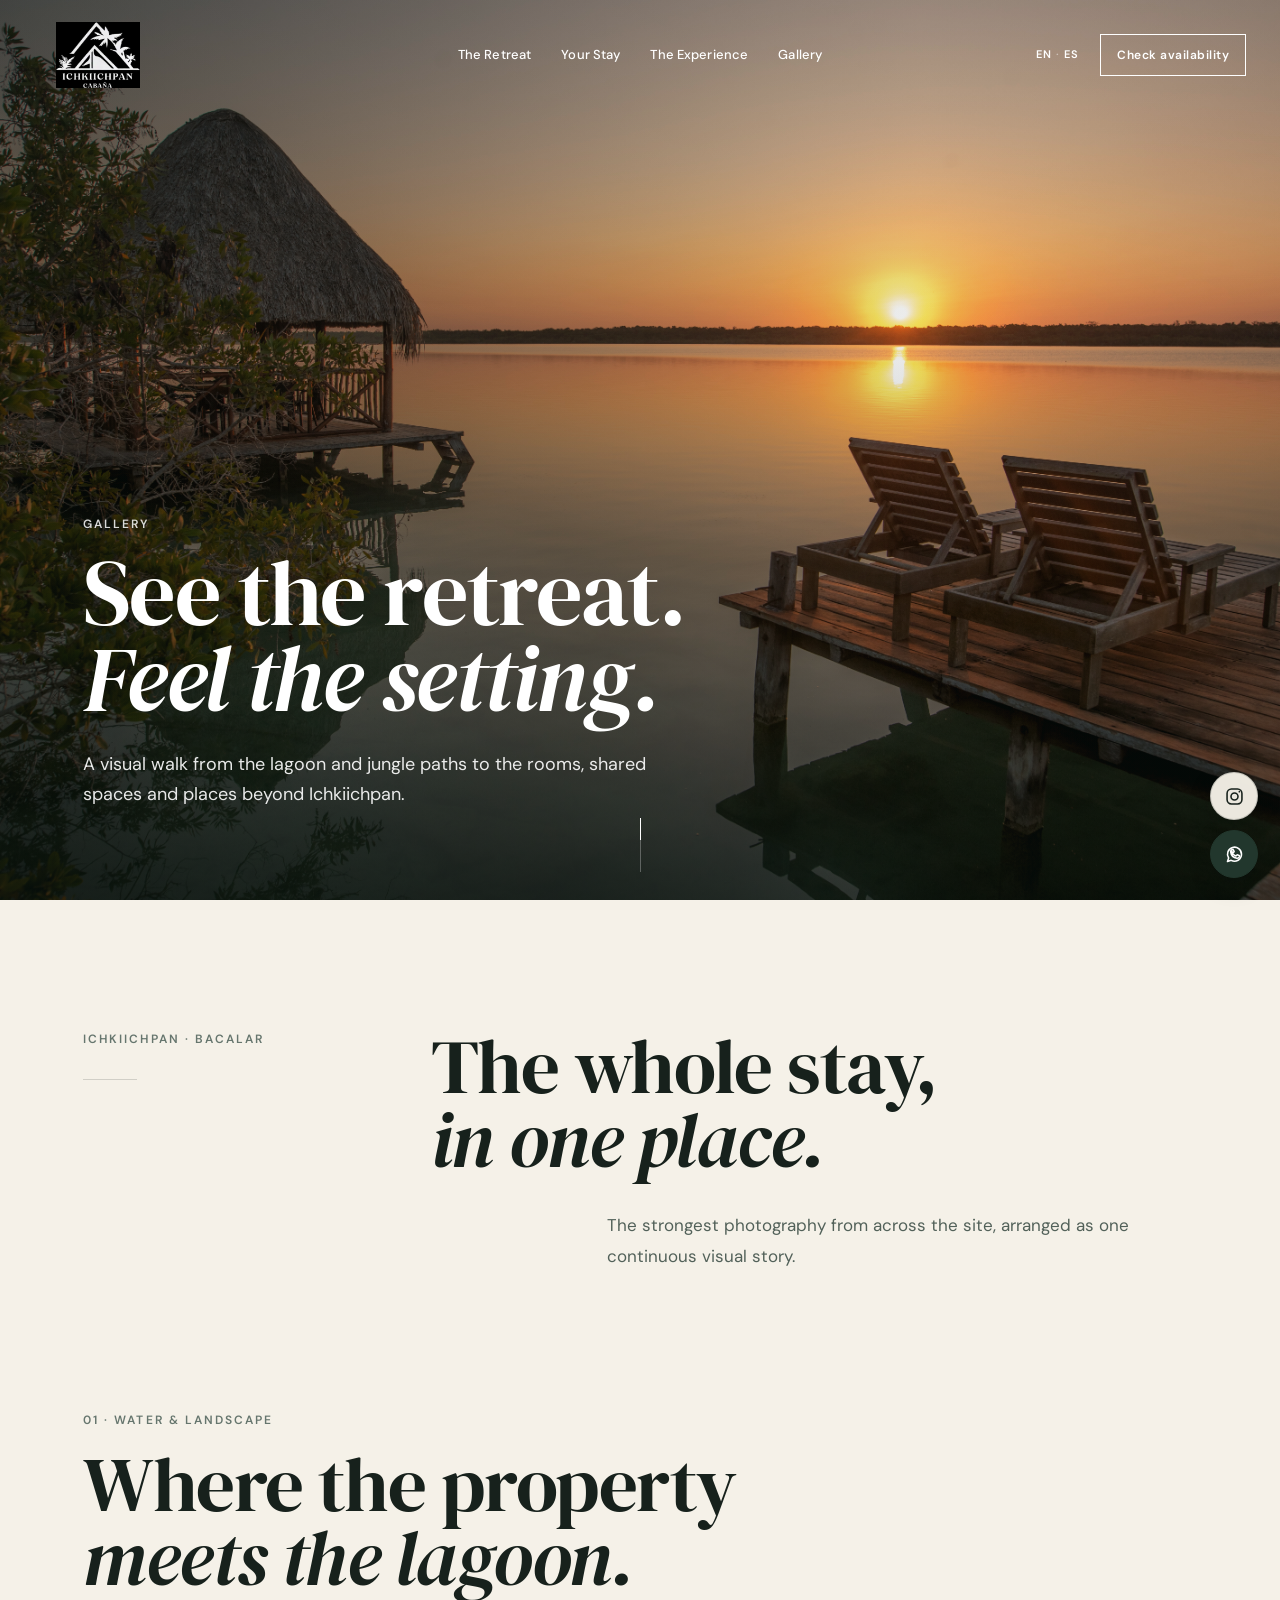
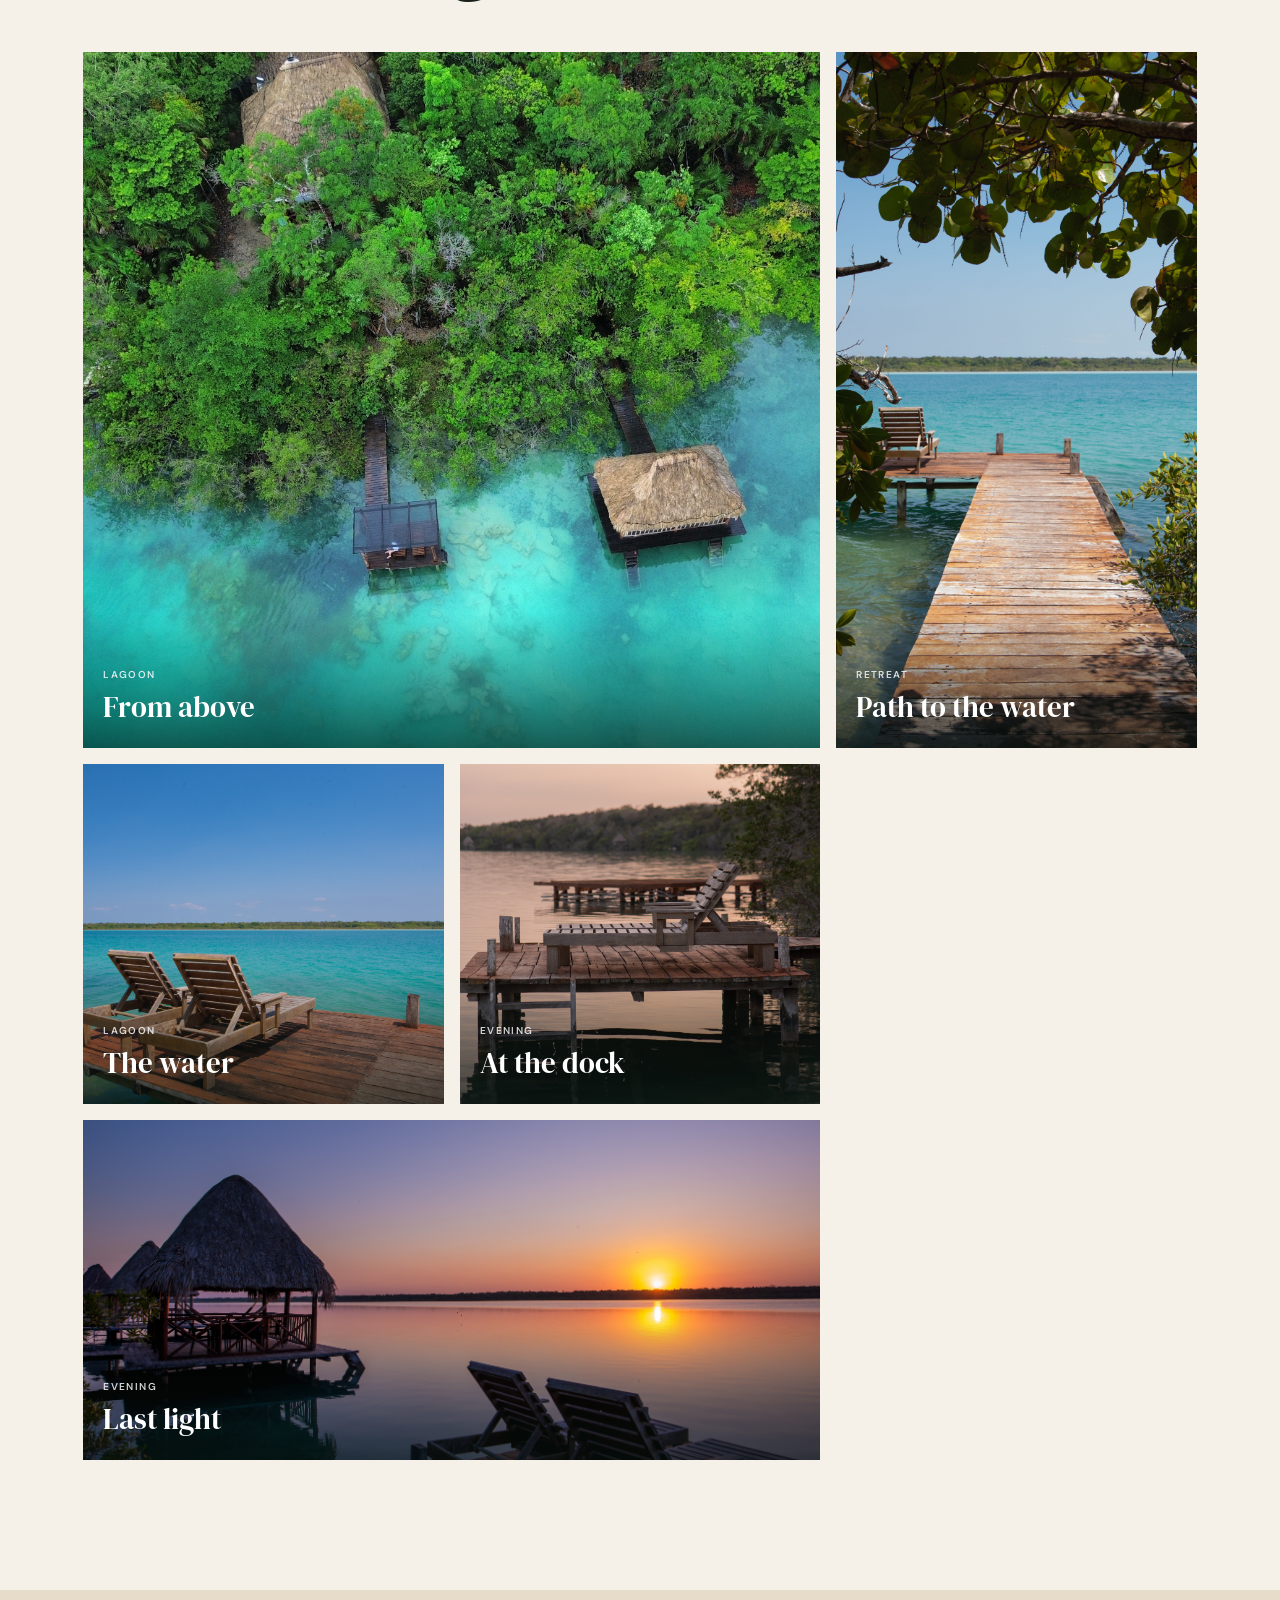
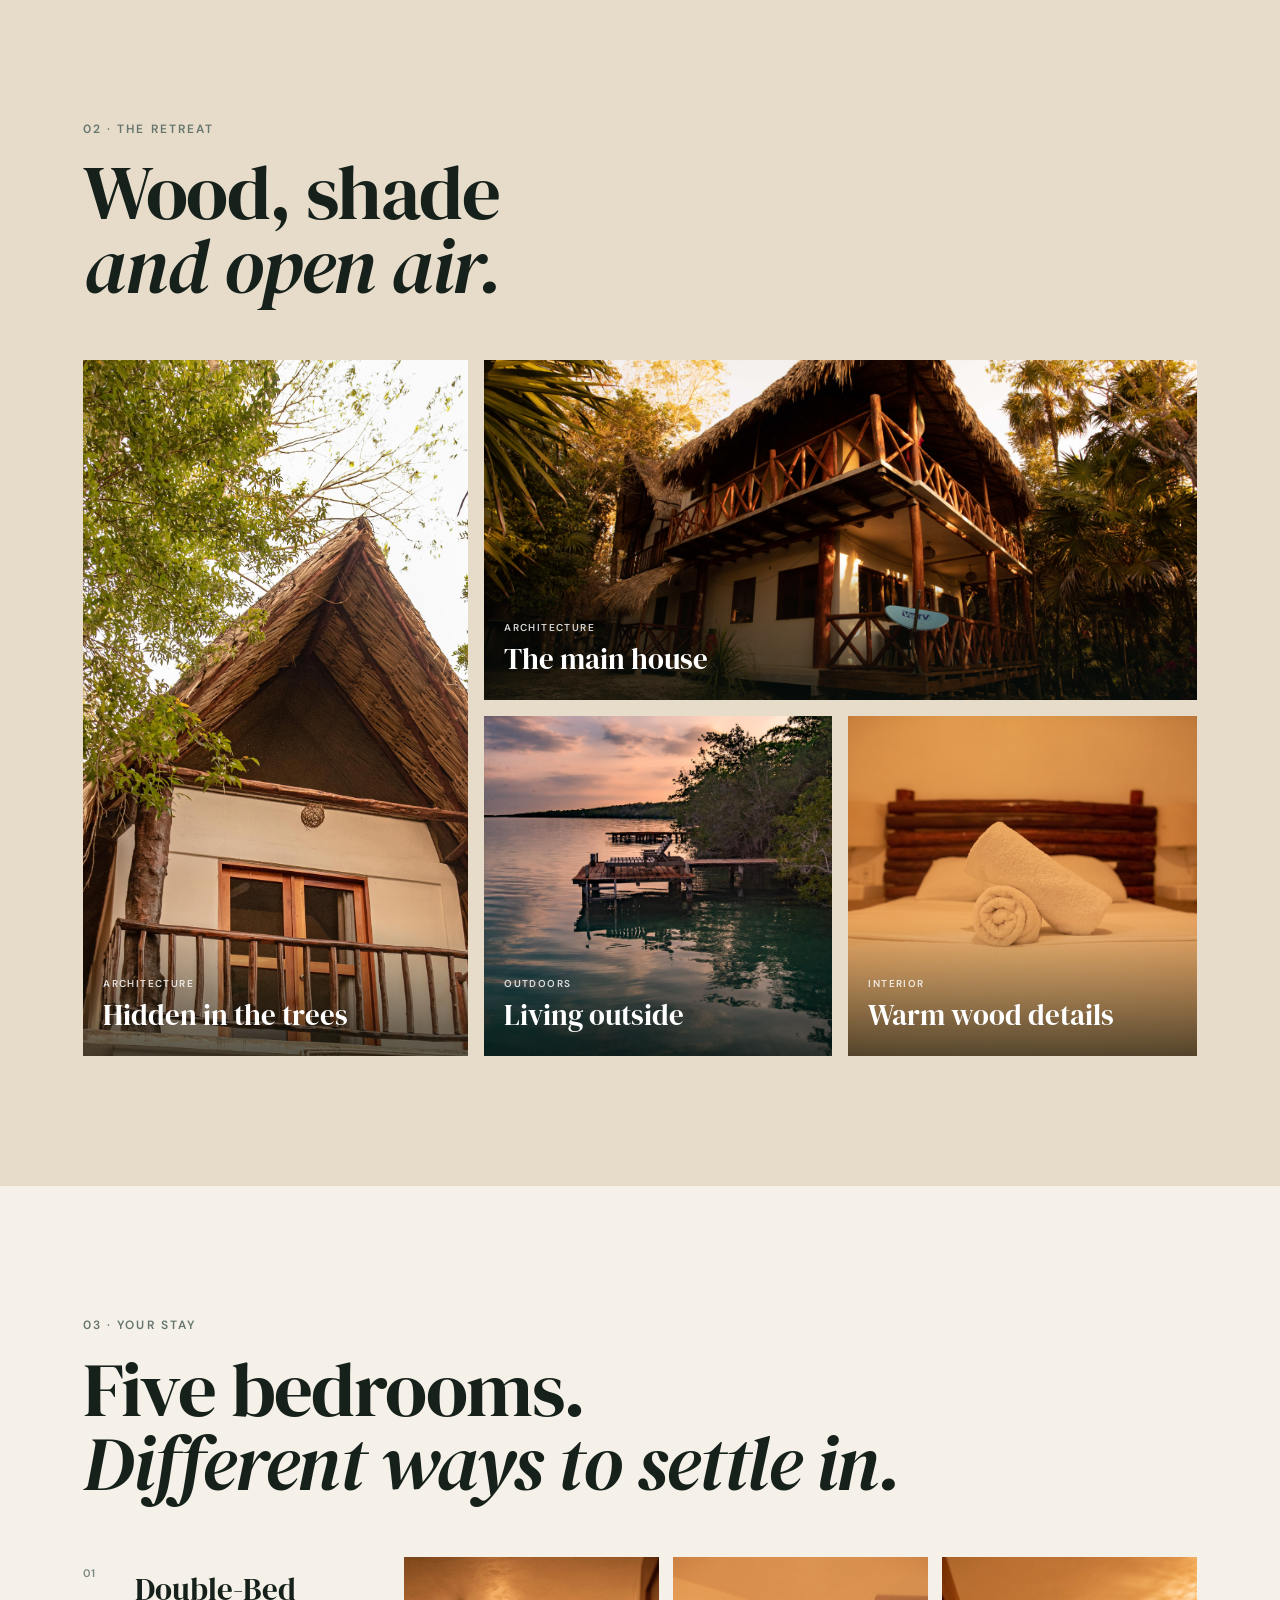
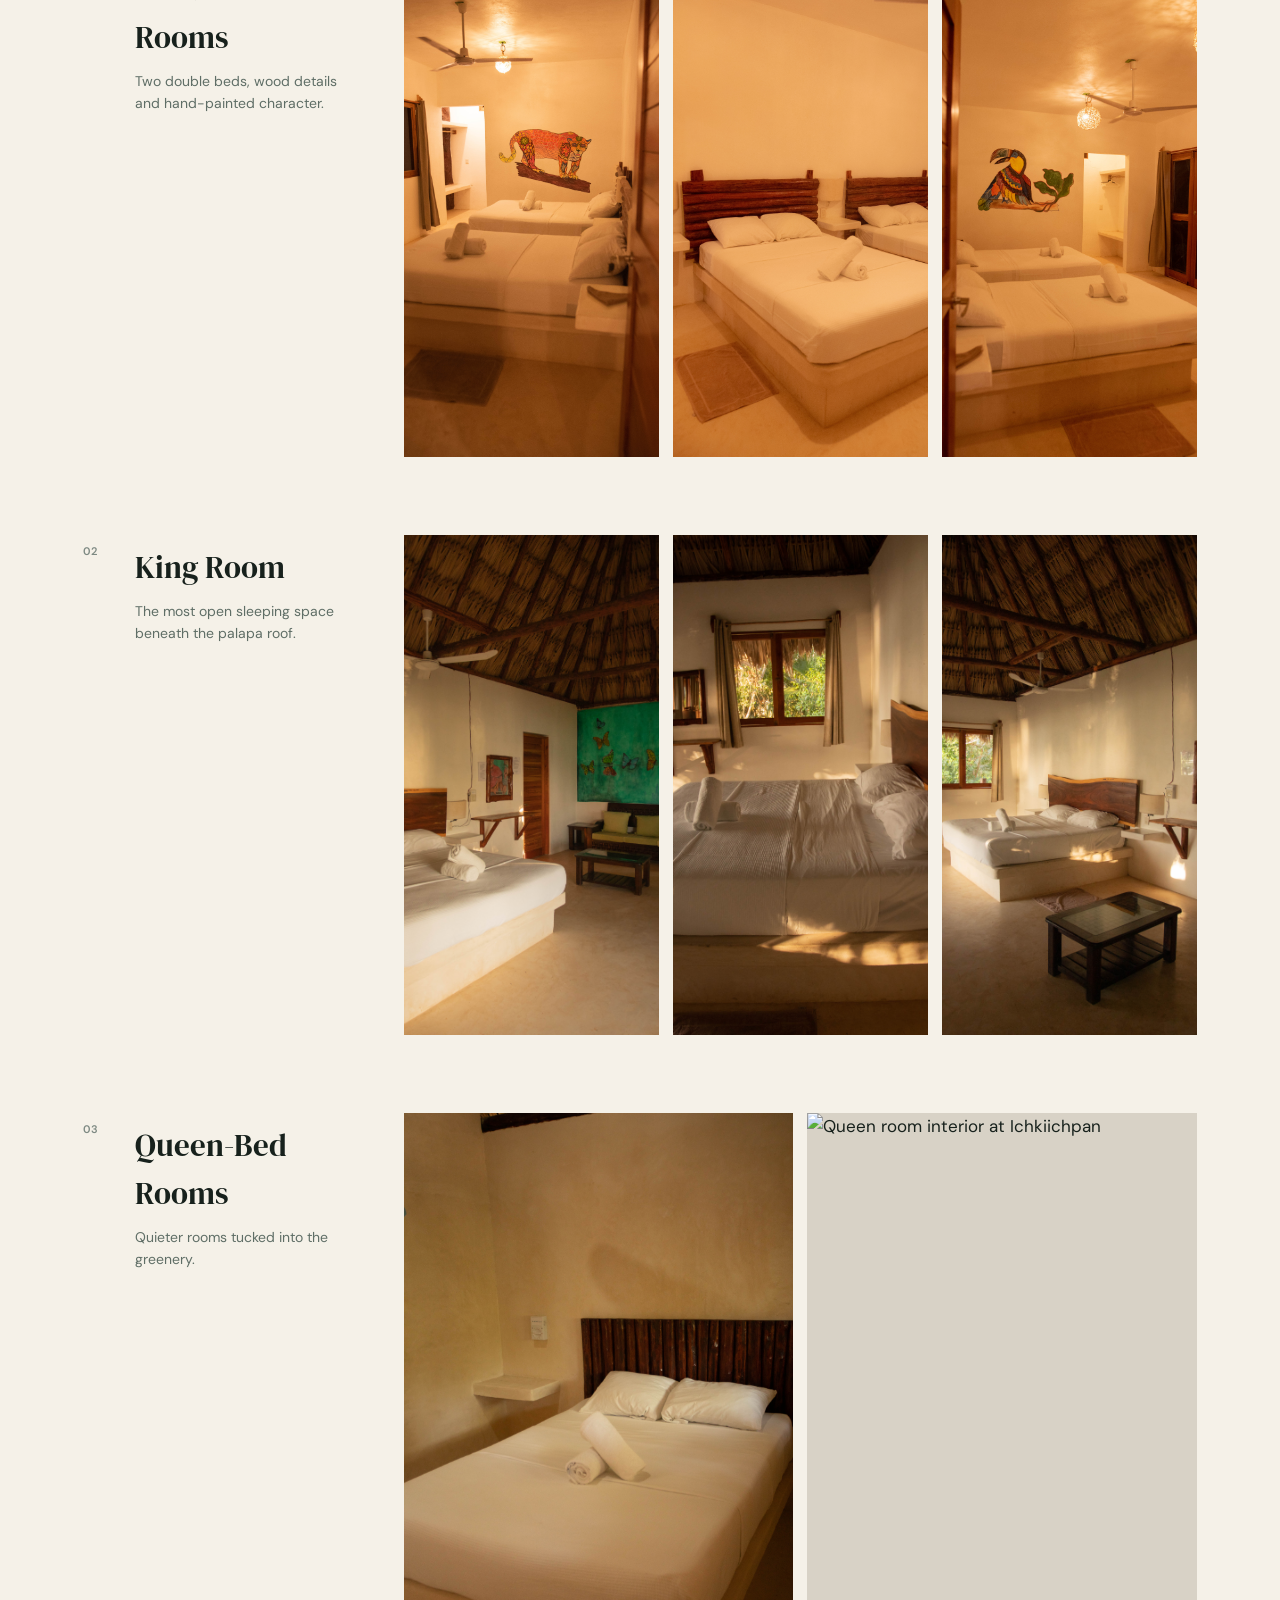
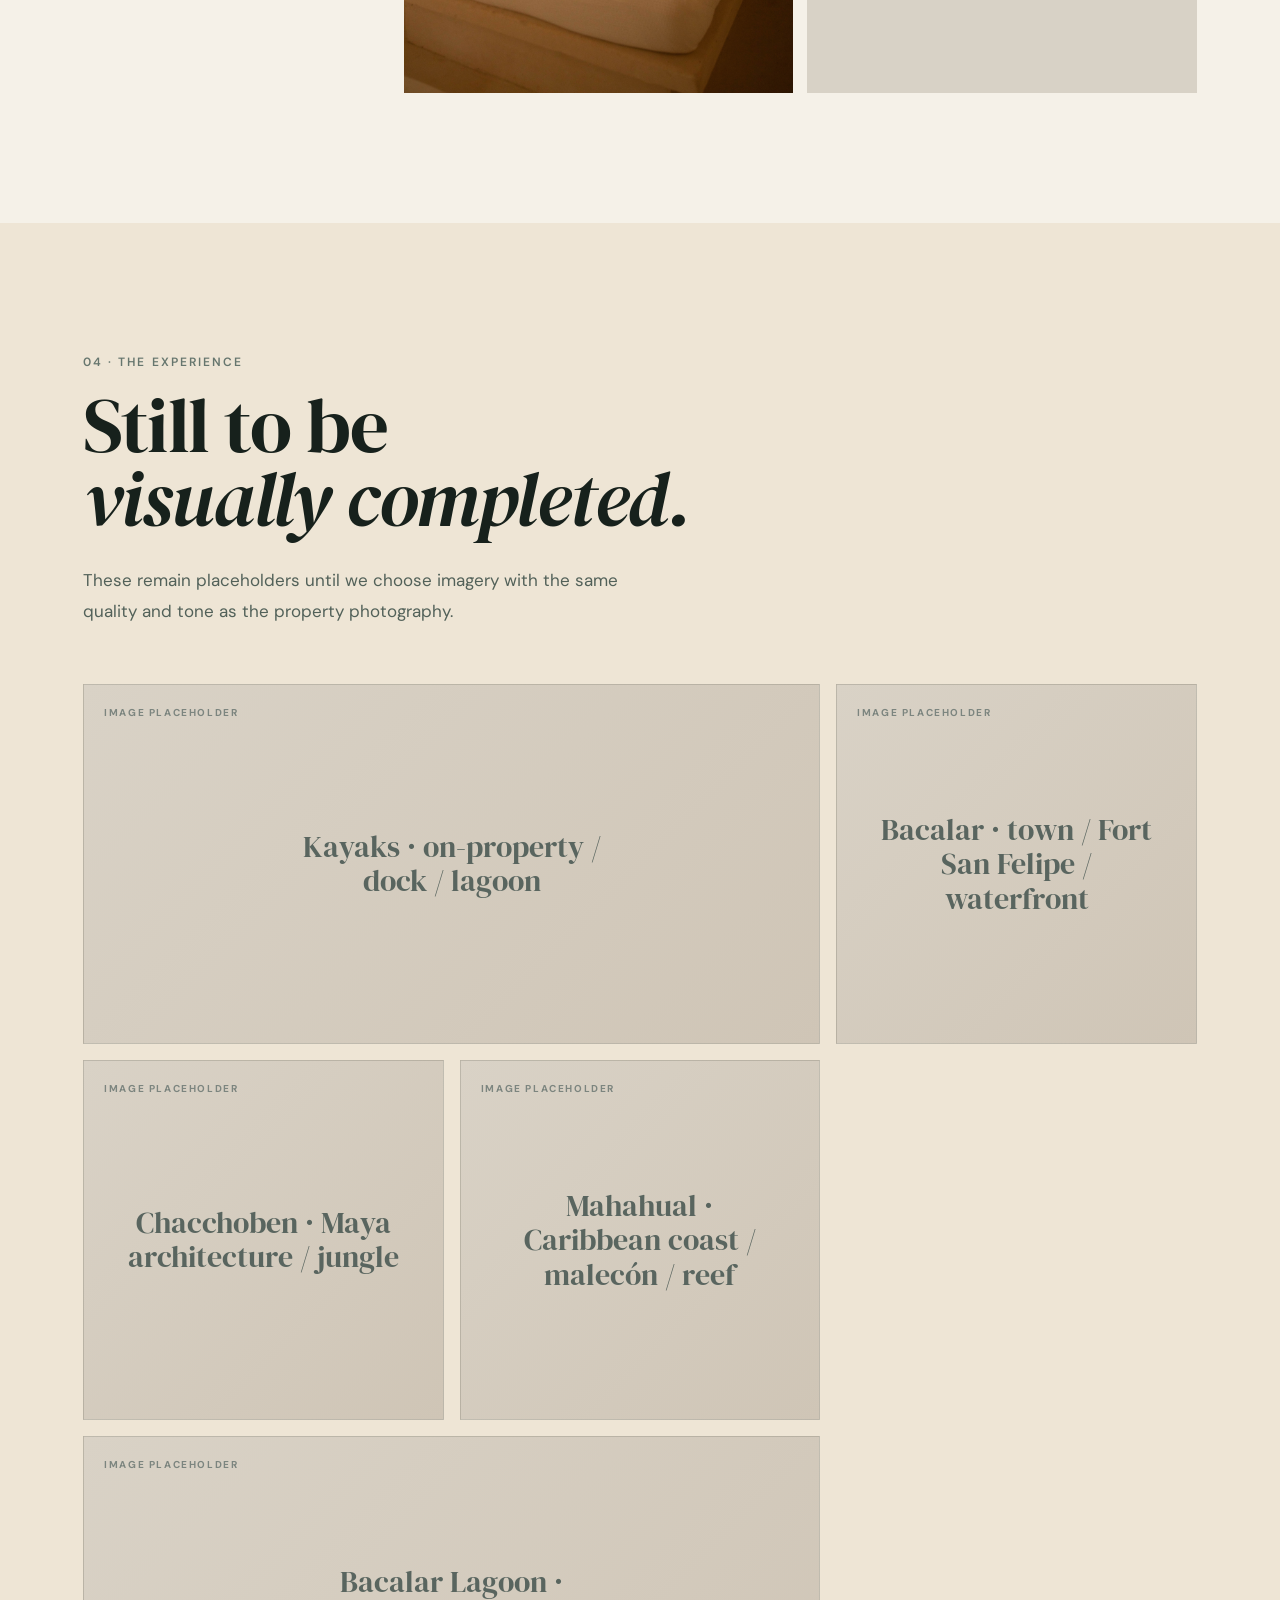
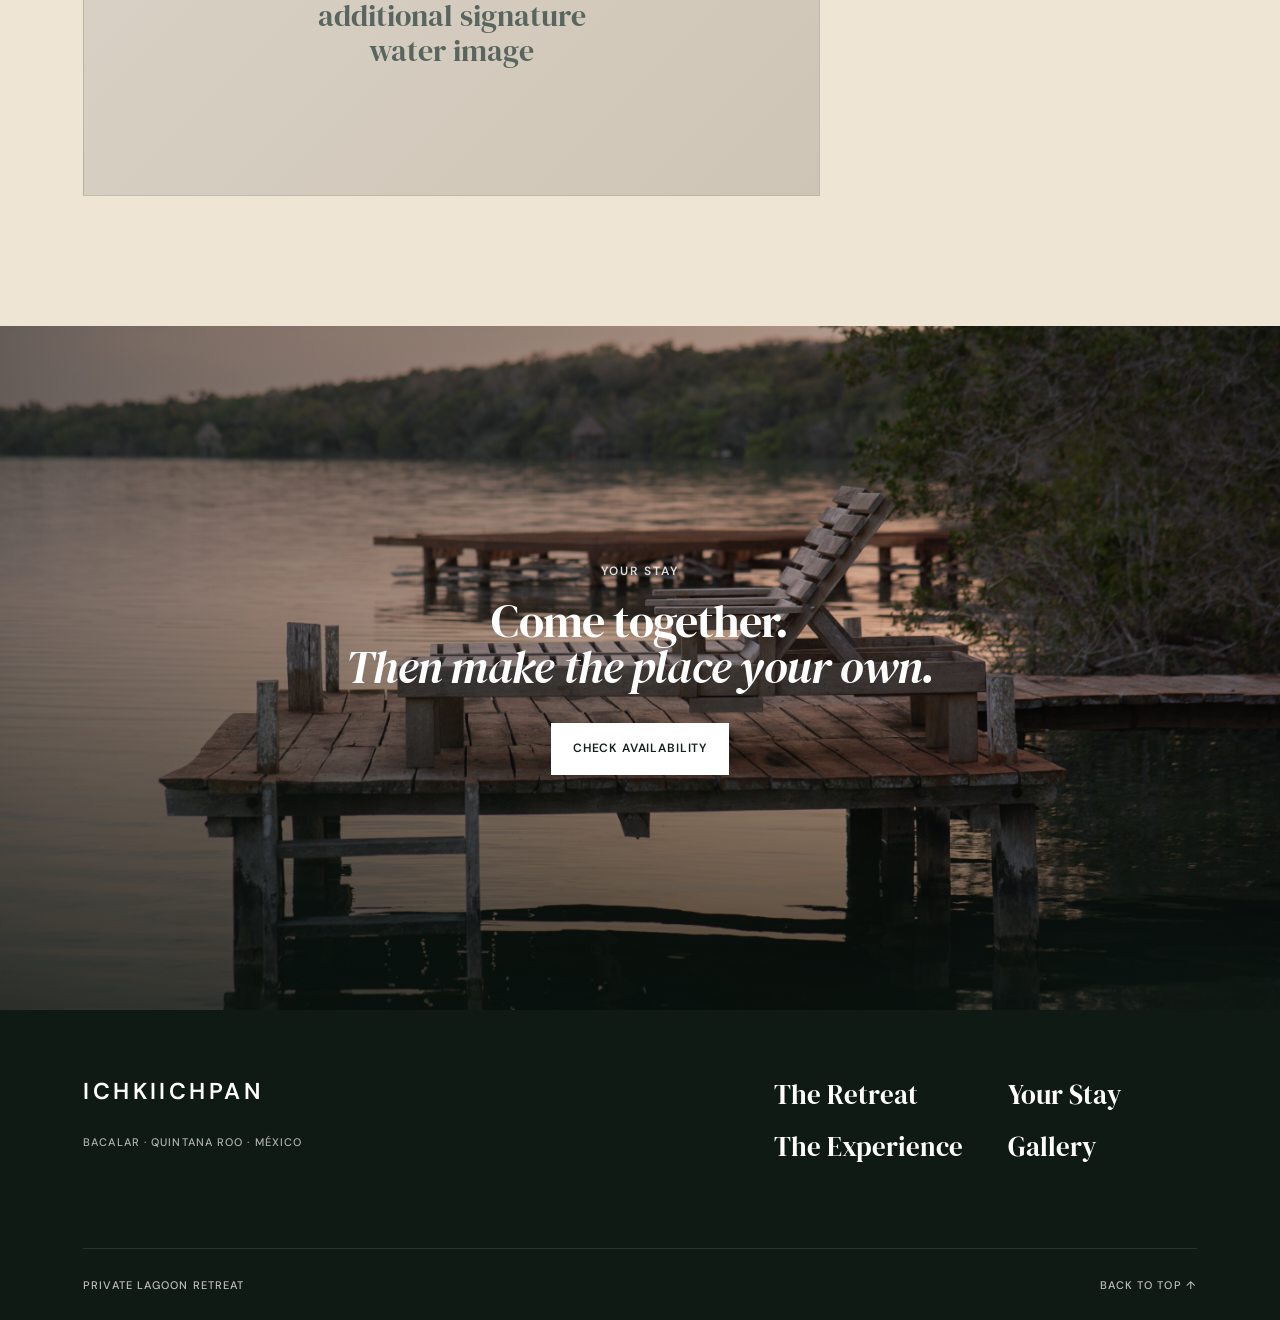
==== gallery.html @ 06f738b5 "Add floating social contacts to Gallery" ====
<!doctype html>
<html lang="en"><head><meta charset="utf-8"/><meta name="viewport" content="width=device-width, initial-scale=1"/><meta name="theme-color" content="#1c3028"/><meta name="description" content="Explore Ichkiichpan through the lagoon, architecture, rooms, outdoor spaces and the wider Bacalar experience."/><title>Gallery — Ichkiichpan</title><link rel="preconnect" href="https://fonts.googleapis.com"><link rel="preconnect" href="https://fonts.gstatic.com" crossorigin><link href="https://fonts.googleapis.com/css2?family=DM+Sans:wght@400;500;600&family=DM+Serif+Display&display=swap" rel="stylesheet"><link rel="stylesheet" href="styles.css?v=20260818-0102"/><link rel="stylesheet" href="gallery.css?v=20260823-01"/><link rel="stylesheet" href="closing.css?v=20260824-01"/><link rel="stylesheet" href="social-float.css?v=20260824-01"/></head>
<body class="gallery-page"><header class="site-header" id="siteHeader"><a class="wordmark" href="index.html" aria-label="Ichkiichpan home"></a><nav class="desktop-nav" aria-label="Primary navigation"><a href="the-retreat.html">The Retreat</a><a href="your-stay.html">Your Stay</a><a href="the-experience.html">The Experience</a><a href="gallery.html" aria-current="page">Gallery</a></nav><div class="header-actions"><button class="lang-button" id="langButton" type="button">EN <span>·</span> ES</button><a class="outline-button" href="reservations.html#book">Check availability</a><button class="menu-button" id="menuButton" type="button" aria-label="Open menu"><span></span><span></span></button></div></header>
<main id="top"><section class="gallery-hero"><img src="assets/sunset-wide.jpg" alt="Sunset over the Bacalar Lagoon at Ichkiichpan"/><div class="gallery-hero-shade"></div><div class="gallery-hero-copy"><p class="kicker light">Gallery</p><h1>See the retreat.<br><em>Feel the setting.</em></h1><p>A visual walk from the lagoon and jungle paths to the rooms, shared spaces and places beyond Ichkiichpan.</p></div><div class="scroll-cue" aria-hidden="true"><span></span></div></section><section class="gallery-intro section-pad"><div><p class="kicker">ICHKIICHPAN · BACALAR</p><span class="mini-rule"></span></div><div><h2>The whole stay,<br><em>in one place.</em></h2><p>The strongest photography from across the site, arranged as one continuous visual story.</p></div></section><section class="gallery-section section-pad-tight"><div class="gallery-section-head"><p class="kicker">01 · Water &amp; Landscape</p><h2>Where the property<br><em>meets the lagoon.</em></h2></div><div class="mosaic mosaic-landscape"><figure class="gallery-item item-wide"><img src="assets/aerial-lagoon.jpg" alt="Aerial view of Ichkiichpan and the Bacalar Lagoon" loading="lazy"><figcaption><span>Lagoon</span><strong>From above</strong></figcaption></figure><figure class="gallery-item item-tall"><img src="assets/dock-path.jpg" alt="Jungle path leading toward the lagoon" loading="lazy"><figcaption><span>Retreat</span><strong>Path to the water</strong></figcaption></figure><figure class="gallery-item"><img src="assets/lagoon-blue.jpg" alt="Blue water of the Bacalar Lagoon" loading="lazy"><figcaption><span>Lagoon</span><strong>The water</strong></figcaption></figure><figure class="gallery-item"><img src="assets/sunset-dock.jpg" alt="Dock at sunset on the Bacalar Lagoon" loading="lazy"><figcaption><span>Evening</span><strong>At the dock</strong></figcaption></figure><figure class="gallery-item item-wide"><img src="assets/hero-sunset.jpg" alt="Sunset across the Bacalar Lagoon" loading="lazy"><figcaption><span>Evening</span><strong>Last light</strong></figcaption></figure></div></section><section class="gallery-section gallery-architecture section-pad"><div class="gallery-section-head"><p class="kicker">02 · The Retreat</p><h2>Wood, shade<br><em>and open air.</em></h2></div><div class="mosaic mosaic-retreat"><figure class="gallery-item item-tall"><img src="assets/cabin-portrait.jpg" alt="Ichkiichpan cabin surrounded by vegetation" loading="lazy"><figcaption><span>Architecture</span><strong>Hidden in the trees</strong></figcaption></figure><figure class="gallery-item item-wide"><img src="assets/cabin-exterior.jpg" alt="Exterior of the main Ichkiichpan cabin" loading="lazy"><figcaption><span>Architecture</span><strong>The main house</strong></figcaption></figure><figure class="gallery-item"><img src="assets/outdoor.jpg" alt="Outdoor living area at Ichkiichpan" loading="lazy"><figcaption><span>Outdoors</span><strong>Living outside</strong></figcaption></figure><figure class="gallery-item"><img src="assets/bedroom.jpg" alt="Bedroom at Ichkiichpan" loading="lazy"><figcaption><span>Interior</span><strong>Warm wood details</strong></figcaption></figure></div></section><section class="gallery-section gallery-rooms section-pad"><div class="gallery-section-head"><p class="kicker">03 · Your Stay</p><h2>Five bedrooms.<br><em>Different ways to settle in.</em></h2></div><div class="room-gallery"><div class="room-gallery-group"><div class="room-gallery-label"><span>01</span><div><strong>Double-Bed Rooms</strong><p>Two double beds, wood details and hand-painted character.</p></div></div><div class="room-photo-row three"><figure><img src="assets/room-double-1.jpg" alt="Double-bed room at Ichkiichpan" loading="lazy"></figure><figure><img src="assets/room-double-2.jpg" alt="Double-bed room detail at Ichkiichpan" loading="lazy"></figure><figure><img src="assets/room-double-3.jpg" alt="Double-bed room interior at Ichkiichpan" loading="lazy"></figure></div></div><div class="room-gallery-group"><div class="room-gallery-label"><span>02</span><div><strong>King Room</strong><p>The most open sleeping space beneath the palapa roof.</p></div></div><div class="room-photo-row three"><figure><img src="assets/room-king-1.jpg" alt="King room at Ichkiichpan" loading="lazy"></figure><figure><img src="assets/room-king-2.jpg" alt="King room sitting area at Ichkiichpan" loading="lazy"></figure><figure><img src="assets/room-king-3.jpg" alt="King room interior at Ichkiichpan" loading="lazy"></figure></div></div><div class="room-gallery-group"><div class="room-gallery-label"><span>03</span><div><strong>Queen-Bed Rooms</strong><p>Quieter rooms tucked into the greenery.</p></div></div><div class="room-photo-row two"><figure><img src="assets/room-queen-1.jpg" alt="Queen room at Ichkiichpan" loading="lazy"></figure><figure><img src="assets/room-queen-2.jpg" alt="Queen room interior at Ichkiichpan" loading="lazy"></figure></div></div></div></section><section class="gallery-section gallery-experience section-pad"><div class="gallery-section-head"><p class="kicker">04 · The Experience</p><h2>Still to be<br><em>visually completed.</em></h2><p>These remain placeholders until we choose imagery with the same quality and tone as the property photography.</p></div><div class="experience-placeholder-grid"><div class="gallery-placeholder placeholder-wide" data-placeholder="Kayaks · on-property / dock / lagoon"></div><div class="gallery-placeholder" data-placeholder="Bacalar · town / Fort San Felipe / waterfront"></div><div class="gallery-placeholder" data-placeholder="Chacchoben · Maya architecture / jungle"></div><div class="gallery-placeholder" data-placeholder="Mahahual · Caribbean coast / malecón / reef"></div><div class="gallery-placeholder placeholder-wide" data-placeholder="Bacalar Lagoon · additional signature water image"></div></div></section><section class="shared-closing"><div class="shared-closing-image"></div><div class="shared-closing-shade"></div><div class="shared-closing-copy"><p class="kicker light">Your stay</p><h2>Come together.<br><em>Then make the place your own.</em></h2><a class="solid-button light-button" href="reservations.html#book">Check availability</a></div></section></main>
<footer class="site-footer"><div class="footer-brand"><strong>ICHKIICHPAN</strong><span>BACALAR · QUINTANA ROO · MÉXICO</span></div><div class="footer-links"><a href="the-retreat.html">The Retreat</a><a href="your-stay.html">Your Stay</a><a href="the-experience.html">The Experience</a><a href="gallery.html">Gallery</a></div><div class="footer-bottom"><span>Private lagoon retreat</span><a href="#top">Back to top ↑</a></div></footer><div class="social-float" aria-label="Contact Ichkiichpan"></div><div class="mobile-menu" id="mobileMenu" aria-hidden="true"><button class="mobile-close" id="menuClose" type="button">Close ×</button><nav><a href="the-retreat.html">The Retreat</a><a href="your-stay.html">Your Stay</a><a href="the-experience.html">The Experience</a><a href="gallery.html">Gallery</a></nav><a class="solid-button" href="reservations.html#book">Check availability</a></div><script src="social-float.js?v=20260824-01"></script><script src="gallery.js?v=20260823-01"></script></body></html>
---- styles.css ----
:root{--ink:#17211c;--green:#22372d;--green-deep:#17271f;--lagoon:#2fb9b2;--sand:#eee5d5;--stone:#f5f1e8;--wood:#765039;--sunset:#d77e5e;--white:#fff;--line:rgba(23,33,28,.16);--serif:"DM Serif Display",Georgia,serif;--sans:"DM Sans",Arial,sans-serif}*{box-sizing:border-box}html{scroll-behavior:smooth}body{margin:0;background:var(--stone);color:var(--ink);font-family:var(--sans);font-size:17px;line-height:1.55}a{color:inherit;text-decoration:none}button{font:inherit}.site-header{position:fixed;z-index:50;top:0;left:0;right:0;display:grid;grid-template-columns:1fr auto 1fr;align-items:center;padding:22px 34px;color:#fff;transition:.35s ease;border-bottom:1px solid transparent}.site-header.scrolled{background:rgba(245,241,232,.94);backdrop-filter:blur(18px);color:var(--ink);border-bottom-color:var(--line);padding-top:16px;padding-bottom:16px}.wordmark{width:128px;height:66px;background:url("assets/logo.webp") center/contain no-repeat;display:block}.site-header:not(.scrolled) .wordmark{filter:invert(1);mix-blend-mode:screen}.site-header.scrolled .wordmark{filter:none}.desktop-nav{display:flex;gap:30px;font-size:13px;font-weight:500;letter-spacing:.01em}.desktop-nav a{position:relative}.desktop-nav a:after{content:"";position:absolute;height:1px;left:0;right:100%;bottom:-5px;background:currentColor;transition:.25s}.desktop-nav a:hover:after{right:0}.header-actions{justify-self:end;display:flex;align-items:center;gap:15px}.lang-button,.menu-button{border:0;background:none;color:inherit}.lang-button{font-size:11px;font-weight:600;letter-spacing:.1em;cursor:pointer}.lang-button span{opacity:.45}.outline-button{border:1px solid currentColor;padding:11px 16px;font-size:12px;font-weight:600;letter-spacing:.04em}.menu-button{display:none;width:38px;height:38px;padding:9px;flex-direction:column;justify-content:center;gap:6px}.menu-button span{display:block;height:1px;width:100%;background:currentColor}.image-fallback{background-color:#516a5d;background-size:cover;background-position:center}.hero{position:relative;height:100svh;min-height:700px;color:#fff;overflow:hidden;display:grid;place-items:center}.hero-photo{position:absolute;inset:0;background-image:url("assets/hero-sunset.jpg");background-position:center 48%;background-size:cover}.hero-shade{position:absolute;inset:0;background:linear-gradient(180deg,rgba(7,17,13,.2),rgba(7,17,13,.04) 45%,rgba(7,17,13,.28)),linear-gradient(90deg,rgba(8,17,13,.12),rgba(8,17,13,.02),rgba(8,17,13,.12))}.hero-center{position:relative;z-index:2;text-align:center;display:flex;flex-direction:column;align-items:center;justify-content:center;padding:0 24px;transform:translateY(-2vh);text-shadow:0 3px 24px rgba(0,0,0,.28)}.hero-name{margin:0;font-family:var(--serif);font-size:clamp(78px,9.2vw,156px);line-height:.86;letter-spacing:.005em;font-weight:400}.hero-center h1{margin:23px 0 0;font-family:var(--sans);font-size:clamp(13px,1vw,17px);line-height:1.2;letter-spacing:.33em;font-weight:600;text-indent:.33em}.hero-rule{display:block;width:62px;height:1px;background:rgba(255,255,255,.76);margin:20px 0}.hero-location{margin:0;font-size:clamp(13px,1vw,17px);line-height:1.2;letter-spacing:.31em;font-weight:600;text-indent:.31em;opacity:.9}.scroll-cue{position:absolute;bottom:28px;left:50%;z-index:2;width:1px;height:54px;background:rgba(255,255,255,.28);overflow:hidden}.scroll-cue span{display:block;width:1px;height:22px;background:#fff;animation:scrollCue 2.1s ease-in-out infinite}@keyframes scrollCue{0%{transform:translateY(-24px);opacity:0}30%{opacity:1}100%{transform:translateY(56px);opacity:0}}.kicker{font-size:12px;text-transform:uppercase;letter-spacing:.17em;font-weight:600;margin:0 0 18px;color:#66766e}.kicker.light{color:rgba(255,255,255,.84)}h2,h3{font-family:var(--serif);font-weight:400;margin:0}.section-pad{padding:130px 6.5vw}.section-pad-tight{padding:10px 6.5vw 130px}.intro{display:grid;grid-template-columns:1fr 2fr;gap:8vw}.intro-label{padding-top:12px}.mini-rule{display:block;width:54px;height:1px;background:var(--line);margin-top:30px}.intro-copy{max-width:880px}.intro-copy h2,.section-heading h2,.glance-head h2{font-size:clamp(62px,6vw,98px);line-height:.95;letter-spacing:-.02em}.intro-copy>p{margin:34px 0 0 auto;max-width:540px;font-size:17px;line-height:1.8;color:#4f5f57}.editorial-grid{display:grid;grid-template-columns:1.45fr .72fr;grid-template-rows:auto auto;gap:24px 6vw}.editorial-image{min-height:620px;background-size:cover;background-position:center}.dock-path-photo{grid-row:1/3;background-image:linear-gradient(rgba(18,34,26,.06),rgba(18,34,26,.06)),url("assets/dock-path.jpg")}.editorial-note{padding-top:70px}.editorial-note .number{display:block;font-family:var(--serif);font-size:50px;color:#9d8f79;margin-bottom:48px}.editorial-note h3{font-size:54px;line-height:1;margin-bottom:24px}.editorial-note>p:last-of-type{font-size:17px;color:#5d6c64;line-height:1.75;max-width:410px}.portrait{min-height:500px}.cabin-photo{background-image:url("assets/cabin-portrait.jpg");background-position:center 36%}.text-link{display:inline-block;margin-top:24px;font-size:12px;font-weight:600;text-transform:uppercase;letter-spacing:.11em;border-bottom:1px solid currentColor;padding-bottom:4px}.glance{padding-top:110px}.glance-head{display:flex;justify-content:space-between;align-items:flex-end;gap:60px;margin-bottom:58px}.glance-head h2{max-width:650px}.fact-row{display:grid;grid-template-columns:repeat(5,1fr);border-top:1px solid var(--line);border-bottom:1px solid var(--line);margin-bottom:54px}.fact-row div{padding:25px 18px 22px 0;display:grid;gap:5px}.fact-row strong{font-family:var(--serif);font-size:48px;font-weight:400;line-height:1}.fact-row span{font-size:11px;font-weight:600;text-transform:uppercase;letter-spacing:.11em;color:#617068}.glance-images{display:grid;grid-template-columns:1.35fr .65fr;gap:18px}.glance-main{height:620px}.glance-side{height:620px}.lagoon-story{min-height:88vh;position:relative;color:#fff;display:flex;align-items:center;overflow:hidden}.lagoon-image{position:absolute;inset:0;background-image:url("assets/aerial-lagoon.jpg");background-position:center;background-size:cover}.lagoon-overlay{position:absolute;inset:0;background:linear-gradient(90deg,rgba(9,30,29,.68),rgba(9,30,29,.12) 60%),linear-gradient(0deg,rgba(9,30,29,.32),transparent)}.lagoon-copy{position:relative;z-index:2;padding-left:6.5vw;max-width:820px}.lagoon-copy h2{font-size:clamp(76px,7.3vw,120px);line-height:.91;letter-spacing:-.02em}.lagoon-copy p:last-child{max-width:490px;font-size:17px;line-height:1.75;color:rgba(255,255,255,.9);margin-top:30px}.lagoon-stats{position:absolute;z-index:2;right:6.5vw;bottom:48px;display:flex;gap:48px;border-top:1px solid rgba(255,255,255,.45);padding-top:16px}.lagoon-stats div{display:grid}.lagoon-stats strong{font-family:var(--serif);font-size:34px;font-weight:400}.lagoon-stats span{font-size:11px;font-weight:600;text-transform:uppercase;letter-spacing:.11em;opacity:.82}.section-heading{max-width:930px;margin-bottom:64px}.spaces-layout{display:grid;grid-template-columns:1.2fr .8fr;gap:24px}.space-card-wide{grid-row:span 2}.space-image{height:360px;background-size:cover;background-position:center}.space-card-wide .space-image{height:690px}.bedroom-photo{background-image:url("assets/bedroom.jpg")}.house-photo{background-image:url("assets/cabin-exterior.jpg")}.outdoor-photo{background-image:url("assets/outdoor.jpg");background-position:center 56%}.space-caption{display:grid;grid-template-columns:42px 1fr;gap:15px;padding:18px 0 7px;border-bottom:1px solid var(--line)}.space-caption span{font-size:11px;font-weight:600;color:#7d8982}.space-caption strong{font-family:var(--serif);font-size:32px;font-weight:400}.space-caption p{font-size:14px;line-height:1.55;color:#5f6e66;margin:5px 0 11px}.gallery-grid{display:grid;grid-template-columns:1fr 1fr 1fr;grid-auto-rows:330px;gap:14px}.gallery-tile{min-height:100%;background-size:cover;background-position:center}.gallery-tile.tall{grid-row:span 2}.gallery-tile.wide{grid-column:span 2;height:520px}.jungle-dock-photo{background-image:url("assets/dock-path.jpg")}.blue-water-photo{background-image:url("assets/lagoon-blue.jpg")}.sunset-dock-photo{background-image:url("assets/sunset-dock.jpg")}.cabin-gallery-photo{background-image:url("assets/cabin-portrait.jpg")}.aerial-photo{background-image:url("assets/aerial-lagoon.jpg")}.availability{background:var(--green-deep);color:#fff;padding:145px 6.5vw}.availability-inner{max-width:940px}.availability h2{font-family:var(--serif);font-size:clamp(78px,7.8vw,122px);line-height:.91;letter-spacing:-.02em;font-weight:400}.availability p:not(.kicker){font-size:17px;color:rgba(255,255,255,.76);max-width:550px;line-height:1.75;margin:30px 0}.solid-button{display:inline-flex;align-items:center;justify-content:center;border:0;background:var(--green);color:#fff;padding:16px 22px;min-height:52px;font-size:12px;font-weight:600;letter-spacing:.07em;text-transform:uppercase}.light-button{background:#fff;color:var(--ink)}.site-footer{background:#101a15;color:#fff;padding:64px 6.5vw 26px;display:grid;grid-template-columns:1fr auto;gap:80px}.footer-brand{display:grid;gap:8px}.footer-brand strong{font-size:23px;font-weight:600;letter-spacing:.15em}.footer-brand span{font-size:11px;font-weight:500;letter-spacing:.1em;opacity:.66}.footer-links{display:grid;grid-template-columns:repeat(2,1fr);gap:10px 45px;font-family:var(--serif);font-size:27px}.footer-bottom{grid-column:1/-1;padding-top:28px;border-top:1px solid rgba(255,255,255,.15);display:flex;justify-content:space-between;font-size:11px;font-weight:500;text-transform:uppercase;letter-spacing:.1em;opacity:.72}.mobile-menu{position:fixed;z-index:100;inset:0;background:var(--stone);padding:30px;display:none;flex-direction:column;color:var(--ink)}.mobile-menu.open{display:flex}.mobile-close{align-self:flex-end;border:0;background:none;font-size:12px;font-weight:600;text-transform:uppercase;letter-spacing:.1em}.mobile-menu nav{display:grid;margin:auto 0;gap:12px}.mobile-menu nav a{font-family:var(--serif);font-size:54px;line-height:1}[data-hidden-future-page]{display:none!important}@media(max-width:1050px){.desktop-nav{display:none}.site-header{grid-template-columns:1fr auto}.menu-button{display:flex}.outline-button{display:none}.editorial-grid{grid-template-columns:1.2fr .8fr}.spaces-layout{grid-template-columns:1fr 1fr}.fact-row{grid-template-columns:repeat(3,1fr)}.fact-row div:nth-child(n+4){border-top:1px solid var(--line)}.gallery-grid{grid-template-columns:1fr 1fr}}@media(max-width:760px){body{font-size:16px}.site-header{padding:18px}.wordmark{width:96px;height:52px}.lang-button{display:none}.hero{min-height:690px}.hero-center{padding:0 18px;transform:translateY(-2vh)}.hero-name{font-size:58px;letter-spacing:.005em}.hero-center h1,.hero-location{font-size:10px;letter-spacing:.25em;text-indent:.25em}.hero-center h1{margin-top:16px}.hero-rule{margin:16px 0}.section-pad{padding:88px 24px}.section-pad-tight{padding:0 24px 88px}.intro{grid-template-columns:1fr;gap:35px}.kicker{font-size:11px}.intro-copy h2,.section-heading h2,.glance-head h2{font-size:54px}.intro-copy>p{font-size:16px}.editorial-grid{display:flex;flex-direction:column}.dock-path-photo{min-height:560px}.editorial-note{padding:38px 0}.editorial-note h3{font-size:48px}.editorial-note>p:last-of-type{font-size:16px}.portrait{min-height:460px}.glance-head{display:block;margin-bottom:42px}.glance-head .kicker{margin-bottom:20px}.fact-row{grid-template-columns:1fr 1fr;margin-bottom:38px}.fact-row div{padding:18px 10px 18px 0;border-top:1px solid var(--line)}.fact-row div:first-child,.fact-row div:nth-child(2){border-top:0}.fact-row strong{font-size:38px}.fact-row span{font-size:10px}.glance-images{grid-template-columns:1fr}.glance-main{height:510px}.glance-side{height:390px}.lagoon-story{min-height:720px;align-items:flex-end}.lagoon-copy{padding:0 24px 170px}.lagoon-copy h2{font-size:58px}.lagoon-copy p:last-child{font-size:16px}.lagoon-stats{left:24px;right:24px;bottom:28px;gap:16px;justify-content:space-between}.lagoon-stats strong{font-size:30px}.lagoon-stats span{font-size:9px}.section-heading{margin-bottom:42px}.spaces-layout{display:block}.space-card{margin-bottom:42px}.space-image,.space-card-wide .space-image{height:500px}.space-card-wide .space-image{height:570px}.space-caption strong{font-size:30px}.space-caption p{font-size:13px}.gallery-grid{grid-template-columns:1fr;grid-auto-rows:460px}.gallery-tile.tall,.gallery-tile.wide{grid-row:auto;grid-column:auto;height:460px}.availability{padding:105px 24px}.availability h2{font-size:60px}.availability p:not(.kicker){font-size:16px}.site-footer{padding:56px 24px 24px;grid-template-columns:1fr;gap:45px}.footer-bottom{grid-column:auto}.mobile-menu{padding:22px}.mobile-menu nav a{font-size:46px}}@media(prefers-reduced-motion:reduce){html{scroll-behavior:auto}.scroll-cue span{animation:none}.site-header{transition:none}}
---- gallery.css ----
.gallery-page{background:var(--stone)}
.gallery-hero,.gallery-closing{position:relative;overflow:hidden;color:#fff}
.gallery-hero{height:100svh;min-height:700px;display:flex;align-items:flex-end}.gallery-hero>img,.gallery-closing>img{position:absolute;inset:0;width:100%;height:100%;object-fit:cover}.gallery-hero>img{object-position:center 52%}.gallery-hero-shade{position:absolute;inset:0;background:linear-gradient(180deg,rgba(7,17,13,.13),rgba(7,17,13,.02) 38%,rgba(7,17,13,.62)),linear-gradient(90deg,rgba(8,17,13,.38),rgba(8,17,13,.04) 72%)}.gallery-hero-copy,.gallery-closing-copy{position:relative;z-index:2}.gallery-hero-copy{padding:0 6.5vw 10vh;max-width:1180px}.gallery-hero-copy h1,.gallery-closing-copy h2{font-family:var(--serif);font-weight:400;margin:0;font-size:clamp(72px,7.2vw,116px);line-height:.92;letter-spacing:-.02em}.gallery-hero-copy>p:last-child{font-size:18px;line-height:1.7;max-width:610px;margin:28px 0 0;color:rgba(255,255,255,.9)}
.gallery-intro{display:grid;grid-template-columns:.4fr 1.25fr;gap:8vw;align-items:start}.gallery-intro>div:last-child{max-width:940px}.gallery-intro h2,.gallery-section-head h2{font-family:var(--serif);font-weight:400;margin:0;font-size:clamp(62px,6vw,98px);line-height:.95;letter-spacing:-.02em}.gallery-intro>div:last-child>p,.gallery-section-head>p:last-child{font-size:17px;line-height:1.8;color:#526159;max-width:590px}.gallery-intro>div:last-child>p{margin:34px 0 0 auto}.gallery-section-head{max-width:980px;margin-bottom:58px}.gallery-section-head>p:last-child{margin:30px 0 0}
.mosaic{display:grid;grid-template-columns:repeat(3,1fr);grid-auto-rows:340px;gap:16px}.gallery-item{position:relative;margin:0;overflow:hidden;background:#d8d2c6}.gallery-item.item-wide{grid-column:span 2}.gallery-item.item-tall{grid-row:span 2}.gallery-item img{width:100%;height:100%;object-fit:cover;display:block;transition:transform .7s ease}.gallery-item:hover img{transform:scale(1.025)}.gallery-item figcaption{position:absolute;left:0;right:0;bottom:0;padding:55px 20px 18px;color:#fff;background:linear-gradient(transparent,rgba(7,17,13,.66));display:grid;gap:2px}.gallery-item figcaption span{font-size:10px;font-weight:600;letter-spacing:.14em;text-transform:uppercase;opacity:.82}.gallery-item figcaption strong{font-family:var(--serif);font-size:29px;font-weight:400}.mosaic-landscape .gallery-item:first-child{grid-row:span 2}.mosaic-retreat{grid-template-columns:1.05fr .95fr .95fr}.gallery-architecture{background:#e7dcc9}
.room-gallery{display:grid;gap:78px}.room-gallery-group{display:grid;grid-template-columns:.34fr 1fr;gap:4vw;align-items:start}.room-gallery-label{display:grid;grid-template-columns:38px 1fr;gap:14px;padding-top:8px}.room-gallery-label>span{font-size:11px;font-weight:600;color:#7d8982}.room-gallery-label strong{font-family:var(--serif);font-size:31px;font-weight:400}.room-gallery-label p{font-size:14px;line-height:1.6;color:#5f6e66;margin:9px 0 0}.room-photo-row{display:grid;gap:14px}.room-photo-row.three{grid-template-columns:repeat(3,1fr)}.room-photo-row.two{grid-template-columns:repeat(2,1fr)}.room-photo-row figure{margin:0;height:500px;overflow:hidden;background:#d8d2c6}.room-photo-row.two figure{height:580px}.room-photo-row img{width:100%;height:100%;object-fit:cover;display:block}
.gallery-experience{background:var(--sand)}.experience-placeholder-grid{display:grid;grid-template-columns:repeat(3,1fr);grid-auto-rows:360px;gap:16px}.gallery-placeholder{position:relative;background:linear-gradient(135deg,#d9d2c6,#cfc5b6);border:1px solid rgba(23,33,28,.12);display:flex;align-items:center;justify-content:center;text-align:center;padding:35px;color:#59655f}.gallery-placeholder:before{content:"IMAGE PLACEHOLDER";position:absolute;top:20px;left:20px;font-size:10px;font-weight:700;letter-spacing:.16em;color:#7c857f}.gallery-placeholder:after{content:attr(data-placeholder);font-family:var(--serif);font-size:30px;line-height:1.15;max-width:330px}.gallery-placeholder.placeholder-wide{grid-column:span 2}
.gallery-closing{min-height:76vh;display:flex;align-items:center;justify-content:center;text-align:center}.gallery-closing>img{object-position:center}.gallery-closing-copy{padding:80px 24px}.gallery-closing-copy .solid-button{margin-top:34px}
@media(max-width:1050px){.gallery-intro{grid-template-columns:1fr 1fr}.mosaic{grid-template-columns:1fr 1fr}.mosaic-retreat{grid-template-columns:1fr 1fr}.room-gallery-group{grid-template-columns:1fr}.experience-placeholder-grid{grid-template-columns:1fr 1fr}}
@media(max-width:760px){.gallery-hero{min-height:690px}.gallery-hero-copy{padding:0 24px 90px}.gallery-hero-copy h1,.gallery-closing-copy h2{font-size:58px}.gallery-hero-copy>p:last-child{font-size:16px}.gallery-intro{grid-template-columns:1fr;gap:35px}.gallery-intro h2,.gallery-section-head h2{font-size:54px}.gallery-intro>div:last-child>p,.gallery-section-head>p:last-child{font-size:16px}.mosaic,.mosaic-retreat{display:block}.gallery-item,.gallery-item.item-wide,.gallery-item.item-tall{height:470px;margin-bottom:14px}.room-gallery{gap:58px}.room-photo-row.three,.room-photo-row.two{grid-template-columns:1fr}.room-photo-row figure,.room-photo-row.two figure{height:520px}.experience-placeholder-grid{display:block}.gallery-placeholder,.gallery-placeholder.placeholder-wide{height:390px;margin-bottom:14px}.gallery-closing{min-height:650px}}
@media(prefers-reduced-motion:reduce){.gallery-item img{transition:none}}
---- closing.css ----
.shared-closing{position:relative;min-height:76vh;overflow:hidden;color:#fff;display:flex;align-items:center;justify-content:center;text-align:center}.shared-closing-image{position:absolute;inset:0;background:url("assets/sunset-dock.jpg") center/cover no-repeat}.shared-closing-shade{position:absolute;inset:0;background:linear-gradient(180deg,rgba(7,17,13,.15),rgba(7,17,13,.02) 40%,rgba(7,17,13,.62)),linear-gradient(90deg,rgba(8,17,13,.38),rgba(8,17,13,.04) 72%)}.shared-closing-copy{position:relative;z-index:2;padding:80px 24px}.shared-closing-copy h2{font-family:var(--serif);font-weight:400;margin:0;font-size:clamp(36px,3.6vw,58px);line-height:.98;letter-spacing:-.02em}.shared-closing-copy .solid-button{margin-top:34px}@media(max-width:760px){.shared-closing{min-height:650px}.shared-closing-copy h2{font-size:29px}}
---- social-float.css ----
.social-float{position:fixed;right:22px;bottom:22px;z-index:44;display:flex;flex-direction:column;gap:10px}.social-float-link{width:48px;height:48px;border-radius:50%;display:grid;place-items:center;background:rgba(245,241,232,.96);color:#17211c;border:1px solid rgba(23,33,28,.18);box-shadow:0 8px 24px rgba(7,17,13,.16);backdrop-filter:blur(12px);transition:transform .2s ease,background .2s ease,color .2s ease,border-color .2s ease}.social-float-link svg{width:21px;height:21px;display:block}.social-float-link:hover{transform:translateY(-2px);background:#22372d;color:#fff;border-color:#22372d}.social-float-link.whatsapp{background:#22372d;color:#fff;border-color:#22372d}.social-float-link.whatsapp:hover{background:#17271f}.social-float-link.instagram.is-disabled{opacity:.42;cursor:default}.social-float-link.instagram.is-disabled:hover{transform:none;background:rgba(245,241,232,.96);color:#17211c;border-color:rgba(23,33,28,.18)}.reservations-page .social-float{bottom:22px}@media(max-width:760px){.social-float{right:14px;bottom:14px;gap:8px}.social-float-link{width:44px;height:44px}.social-float-link svg{width:19px;height:19px}.reservations-page .social-float{bottom:78px}}@media(prefers-reduced-motion:reduce){.social-float-link{transition:none}}
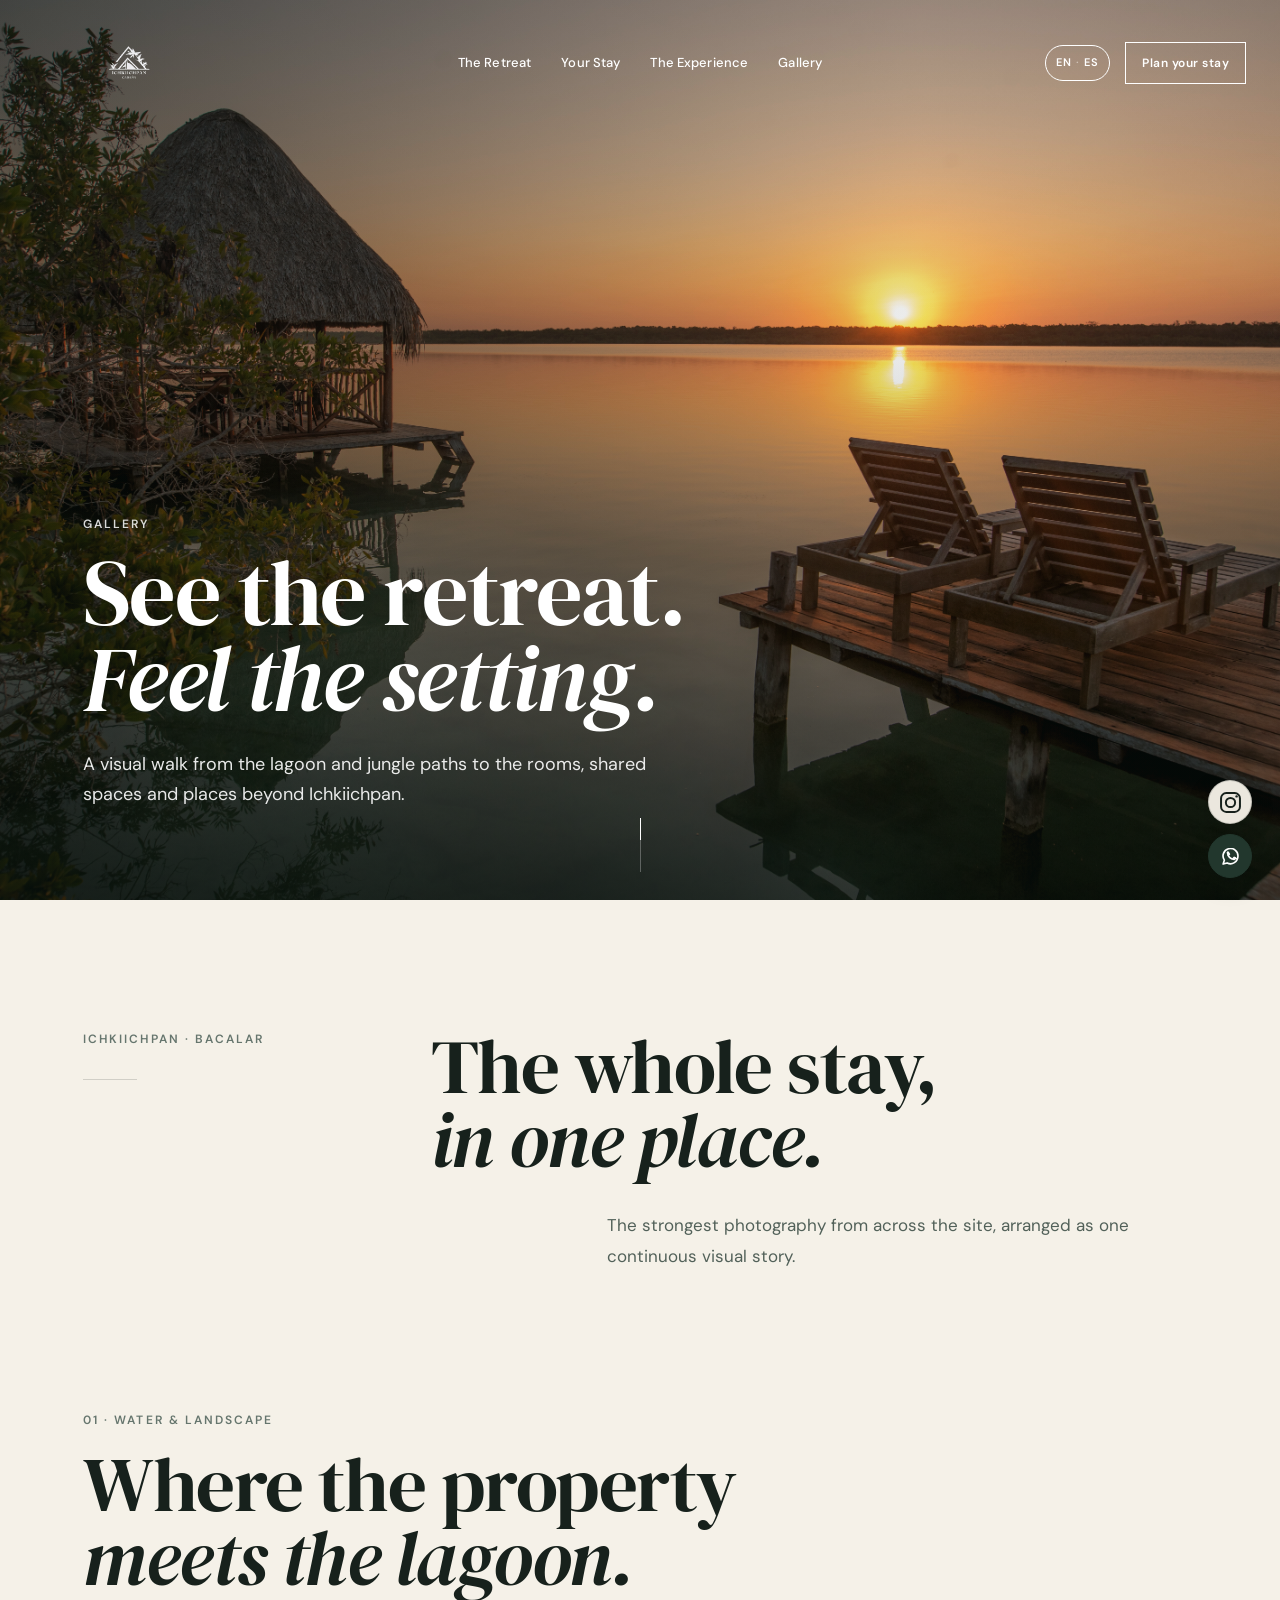
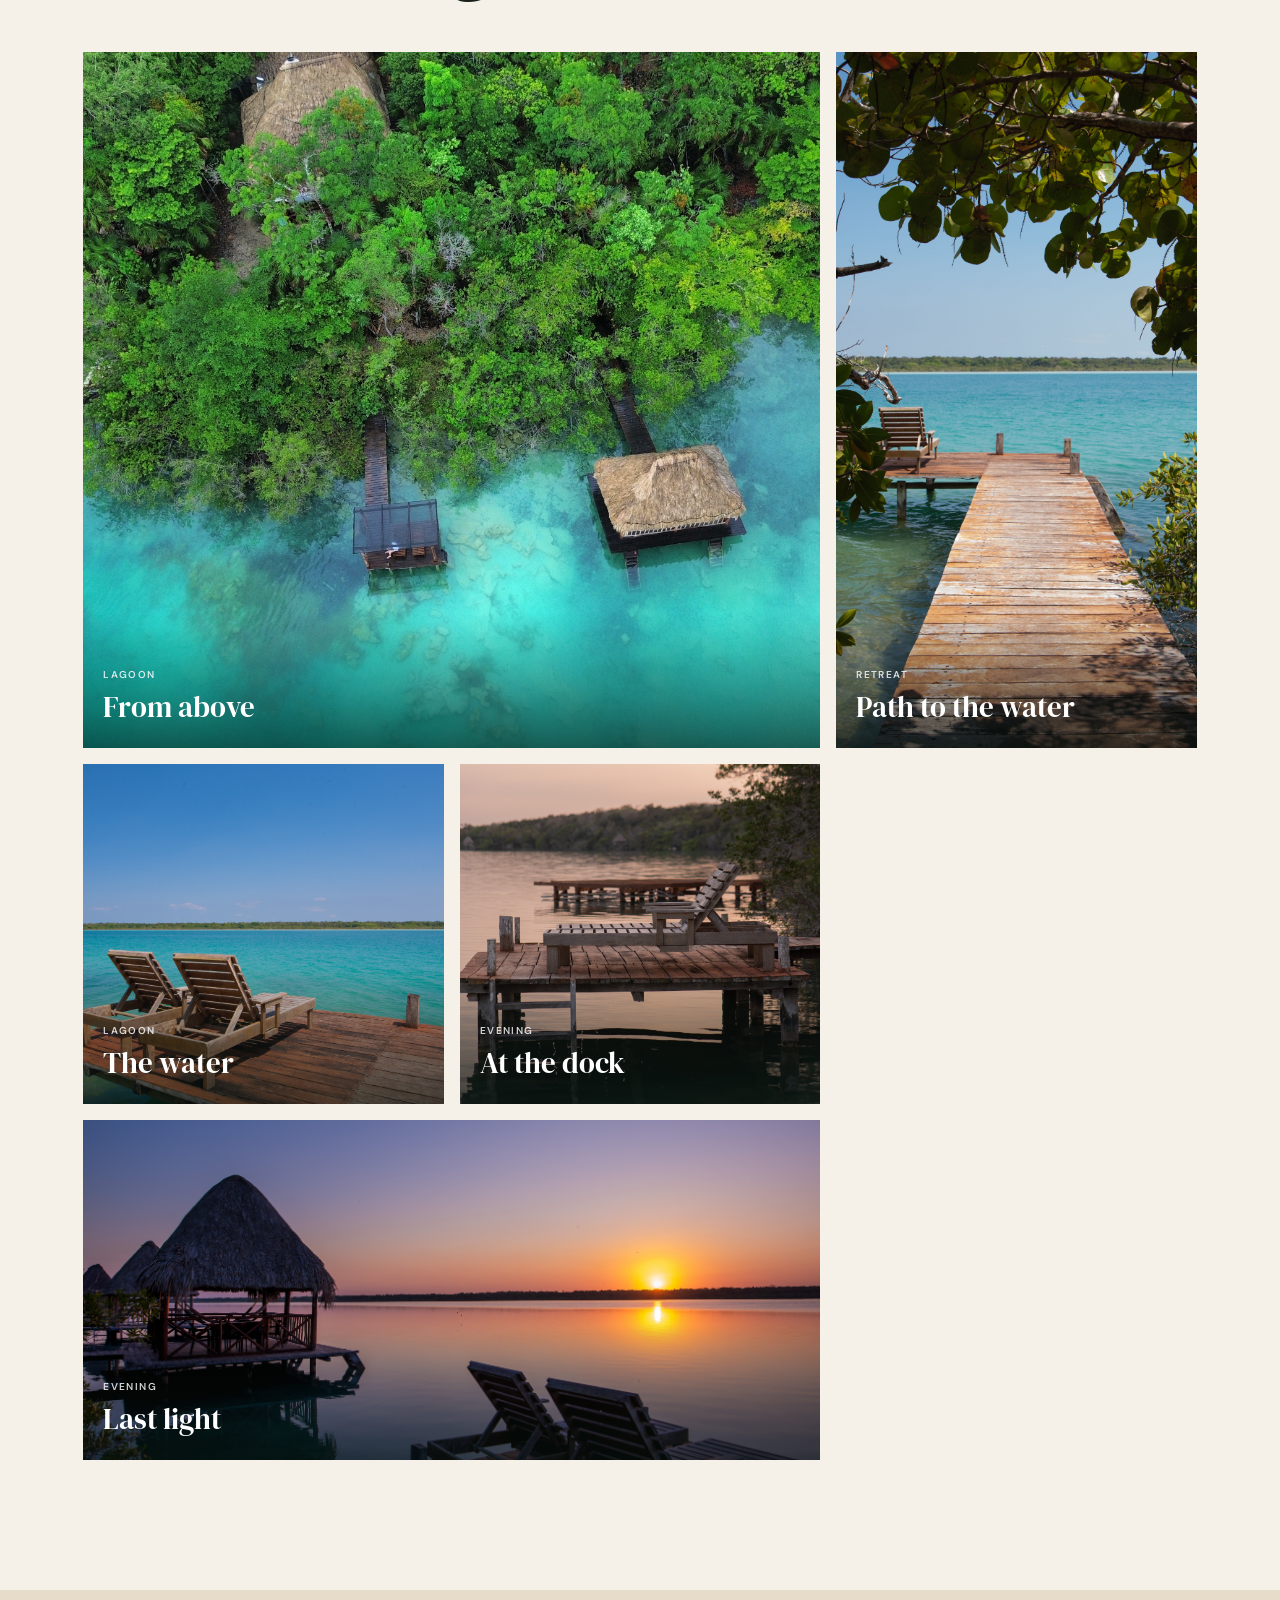
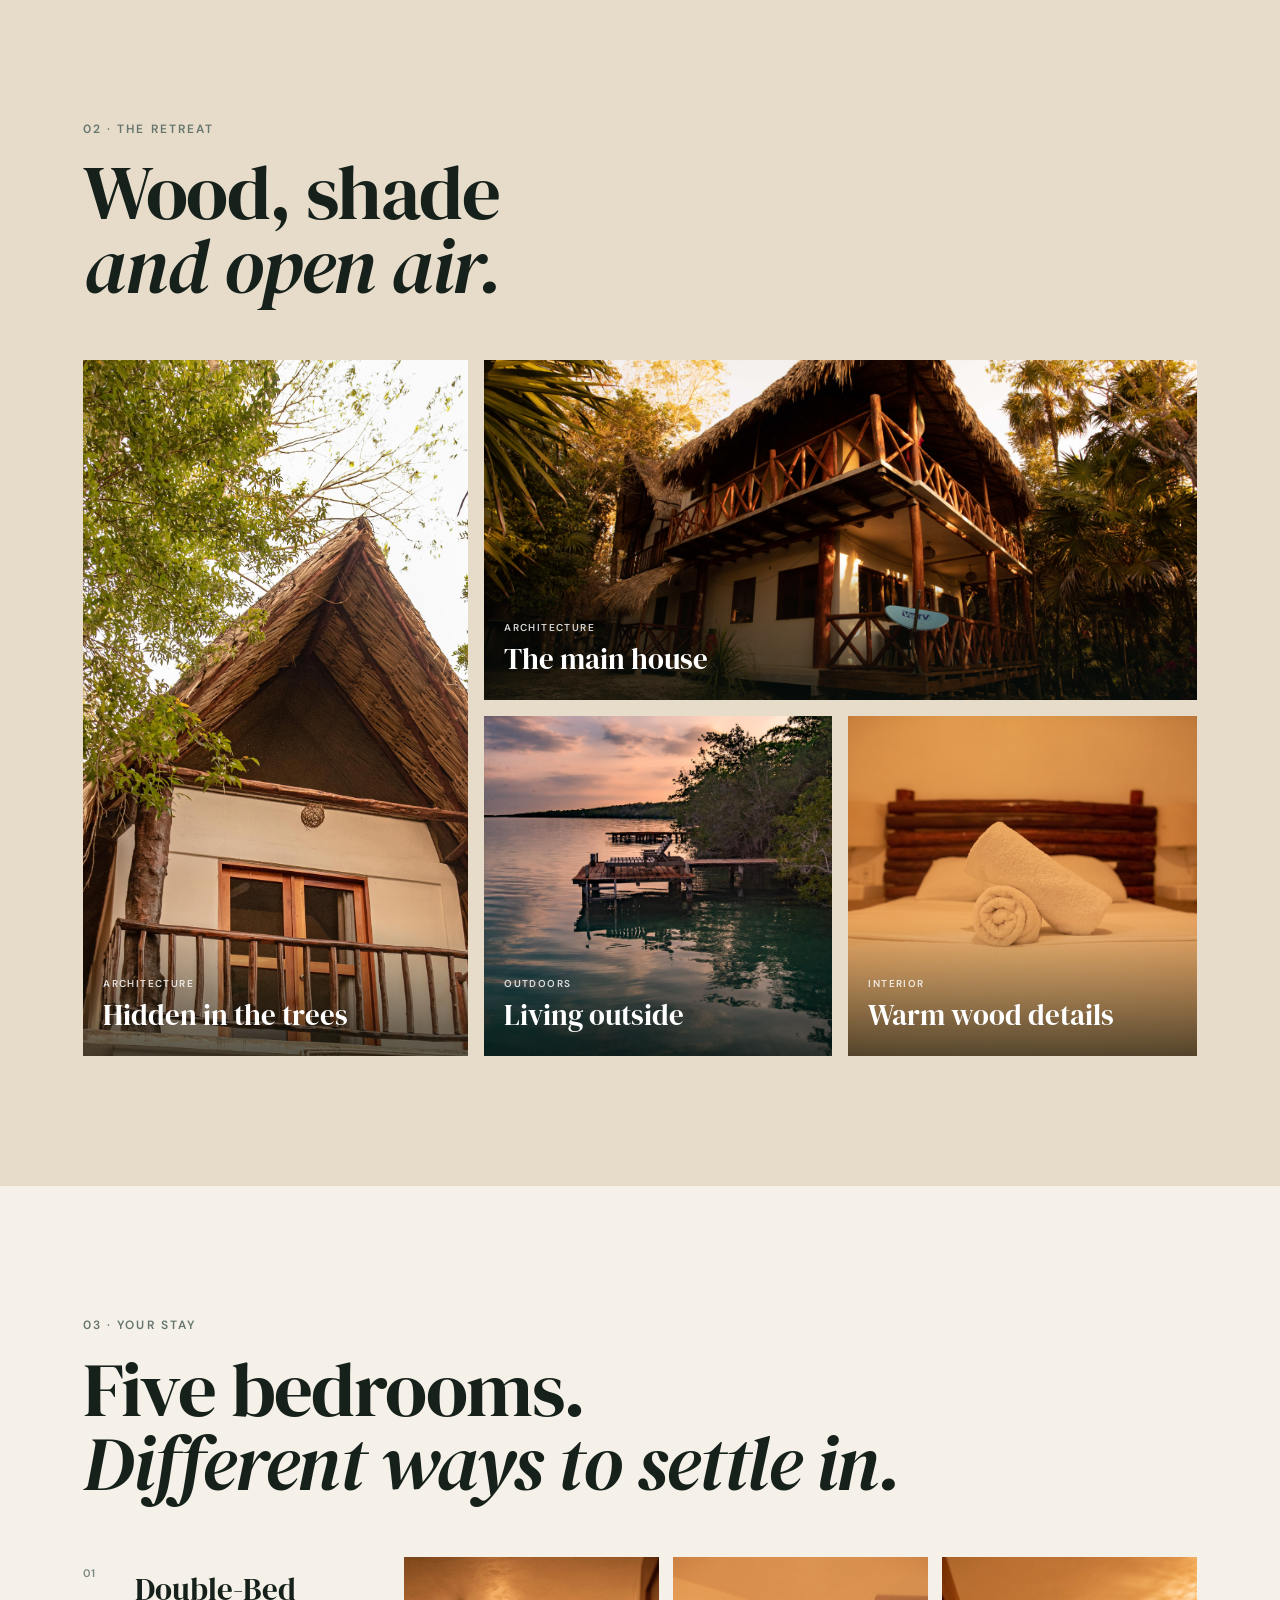
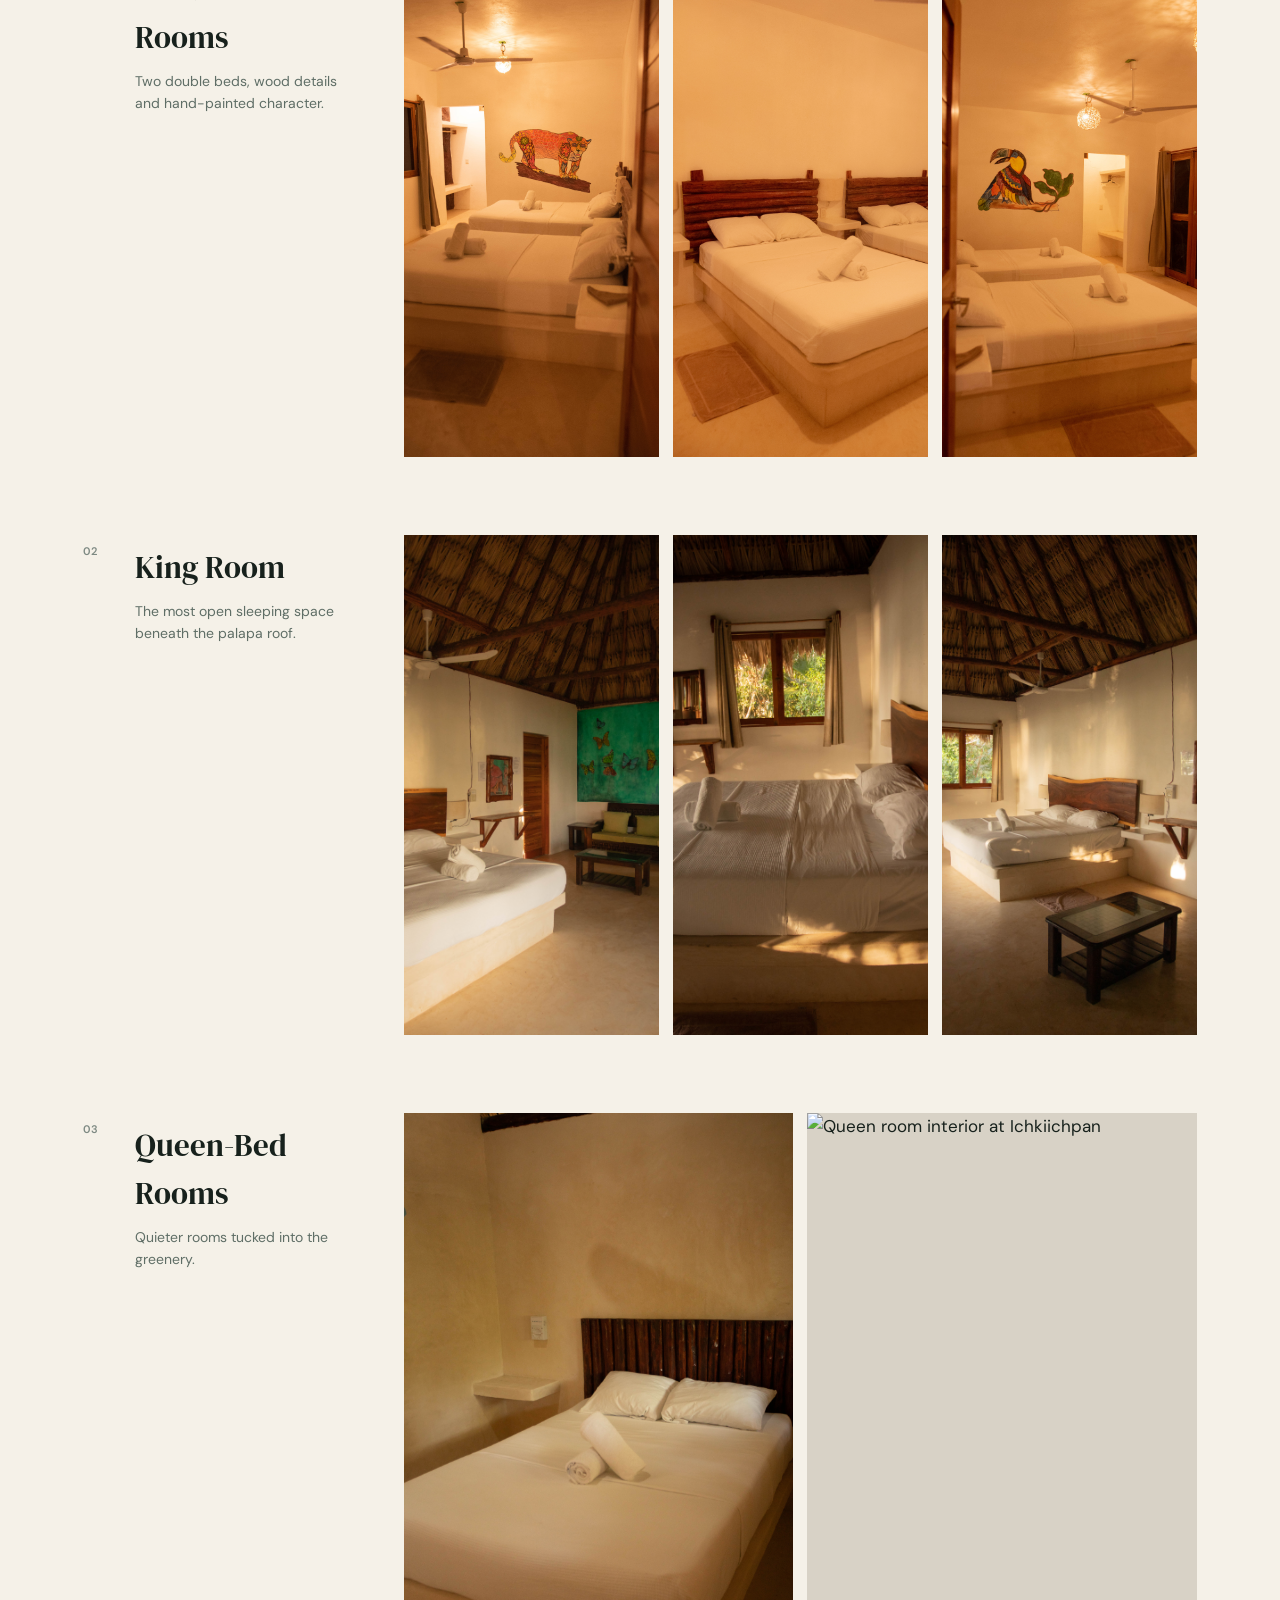
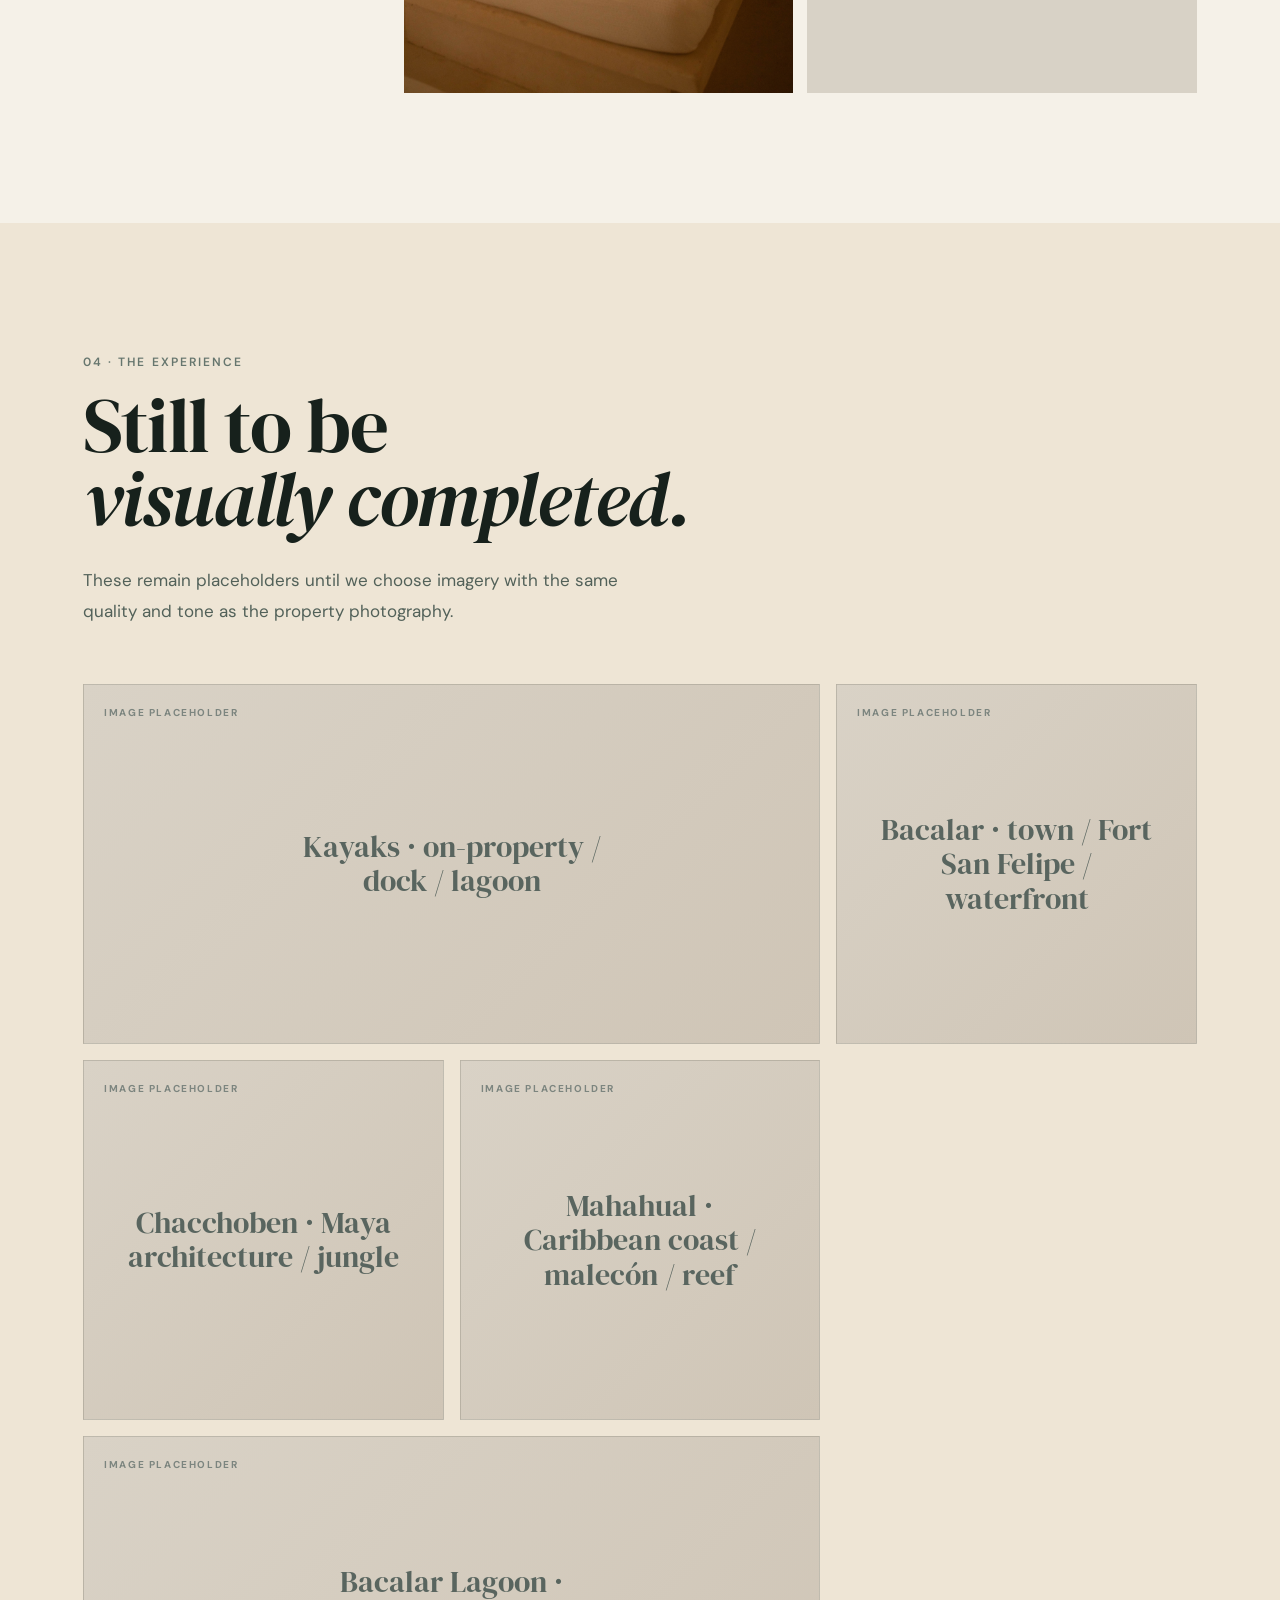
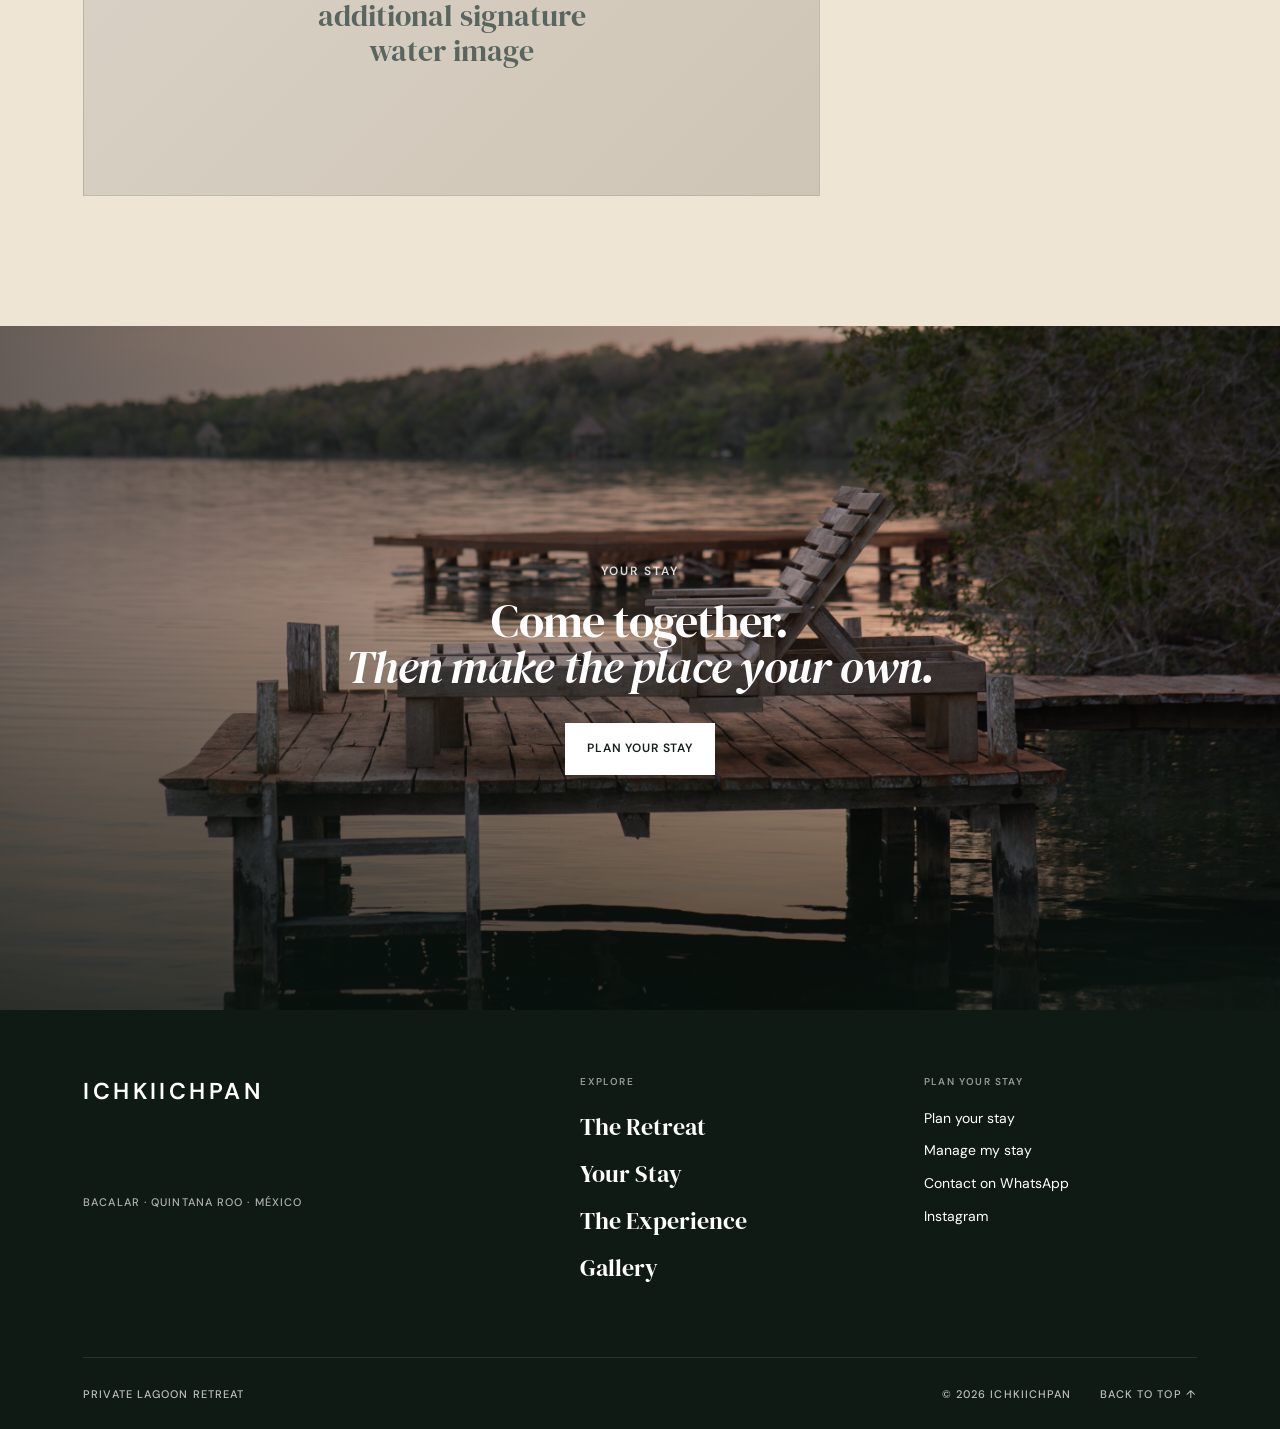
==== commit 23c0d640: "Refine public homepage and shared visitor UI" ====
--- a/gallery.html
+++ b/gallery.html
@@ -1,5 +1,5 @@
 <!doctype html>
-<html lang="en"><head><meta charset="utf-8"/><meta name="viewport" content="width=device-width, initial-scale=1"/><meta name="theme-color" content="#1c3028"/><meta name="description" content="Explore Ichkiichpan through the lagoon, architecture, rooms, outdoor spaces and the wider Bacalar experience."/><title>Gallery — Ichkiichpan</title><link rel="preconnect" href="https://fonts.googleapis.com"><link rel="preconnect" href="https://fonts.gstatic.com" crossorigin><link href="https://fonts.googleapis.com/css2?family=DM+Sans:wght@400;500;600&family=DM+Serif+Display&display=swap" rel="stylesheet"><link rel="stylesheet" href="styles.css?v=20260818-0102"/><link rel="stylesheet" href="gallery.css?v=20260823-01"/><link rel="stylesheet" href="closing.css?v=20260824-01"/><link rel="stylesheet" href="social-float.css?v=20260824-01"/></head>
+<html lang="en"><head><meta charset="utf-8"/><meta name="viewport" content="width=device-width, initial-scale=1"/><meta name="theme-color" content="#1c3028"/><meta name="description" content="Explore Ichkiichpan through the lagoon, architecture, rooms, outdoor spaces and the wider Bacalar experience."/><title>Gallery — Ichkiichpan</title><link rel="icon" href="assets/logo.webp" type="image/webp"/><link rel="preconnect" href="https://fonts.googleapis.com"><link rel="preconnect" href="https://fonts.gstatic.com" crossorigin><link href="https://fonts.googleapis.com/css2?family=DM+Sans:wght@400;500;600&family=DM+Serif+Display&display=swap" rel="stylesheet"><link rel="stylesheet" href="styles.css?v=20260818-0102"/><link rel="stylesheet" href="gallery.css?v=20260823-01"/><link rel="stylesheet" href="closing.css?v=20260824-01"/><link rel="stylesheet" href="social-float.css?v=20260824-01"/><link rel="stylesheet" href="shared-public.css?v=20260826-01"/></head>
 <body class="gallery-page"><header class="site-header" id="siteHeader"><a class="wordmark" href="index.html" aria-label="Ichkiichpan home"></a><nav class="desktop-nav" aria-label="Primary navigation"><a href="the-retreat.html">The Retreat</a><a href="your-stay.html">Your Stay</a><a href="the-experience.html">The Experience</a><a href="gallery.html" aria-current="page">Gallery</a></nav><div class="header-actions"><button class="lang-button" id="langButton" type="button">EN <span>·</span> ES</button><a class="outline-button" href="reservations.html#book">Check availability</a><button class="menu-button" id="menuButton" type="button" aria-label="Open menu"><span></span><span></span></button></div></header>
 <main id="top"><section class="gallery-hero"><img src="assets/sunset-wide.jpg" alt="Sunset over the Bacalar Lagoon at Ichkiichpan"/><div class="gallery-hero-shade"></div><div class="gallery-hero-copy"><p class="kicker light">Gallery</p><h1>See the retreat.<br><em>Feel the setting.</em></h1><p>A visual walk from the lagoon and jungle paths to the rooms, shared spaces and places beyond Ichkiichpan.</p></div><div class="scroll-cue" aria-hidden="true"><span></span></div></section><section class="gallery-intro section-pad"><div><p class="kicker">ICHKIICHPAN · BACALAR</p><span class="mini-rule"></span></div><div><h2>The whole stay,<br><em>in one place.</em></h2><p>The strongest photography from across the site, arranged as one continuous visual story.</p></div></section><section class="gallery-section section-pad-tight"><div class="gallery-section-head"><p class="kicker">01 · Water &amp; Landscape</p><h2>Where the property<br><em>meets the lagoon.</em></h2></div><div class="mosaic mosaic-landscape"><figure class="gallery-item item-wide"><img src="assets/aerial-lagoon.jpg" alt="Aerial view of Ichkiichpan and the Bacalar Lagoon" loading="lazy"><figcaption><span>Lagoon</span><strong>From above</strong></figcaption></figure><figure class="gallery-item item-tall"><img src="assets/dock-path.jpg" alt="Jungle path leading toward the lagoon" loading="lazy"><figcaption><span>Retreat</span><strong>Path to the water</strong></figcaption></figure><figure class="gallery-item"><img src="assets/lagoon-blue.jpg" alt="Blue water of the Bacalar Lagoon" loading="lazy"><figcaption><span>Lagoon</span><strong>The water</strong></figcaption></figure><figure class="gallery-item"><img src="assets/sunset-dock.jpg" alt="Dock at sunset on the Bacalar Lagoon" loading="lazy"><figcaption><span>Evening</span><strong>At the dock</strong></figcaption></figure><figure class="gallery-item item-wide"><img src="assets/hero-sunset.jpg" alt="Sunset across the Bacalar Lagoon" loading="lazy"><figcaption><span>Evening</span><strong>Last light</strong></figcaption></figure></div></section><section class="gallery-section gallery-architecture section-pad"><div class="gallery-section-head"><p class="kicker">02 · The Retreat</p><h2>Wood, shade<br><em>and open air.</em></h2></div><div class="mosaic mosaic-retreat"><figure class="gallery-item item-tall"><img src="assets/cabin-portrait.jpg" alt="Ichkiichpan cabin surrounded by vegetation" loading="lazy"><figcaption><span>Architecture</span><strong>Hidden in the trees</strong></figcaption></figure><figure class="gallery-item item-wide"><img src="assets/cabin-exterior.jpg" alt="Exterior of the main Ichkiichpan cabin" loading="lazy"><figcaption><span>Architecture</span><strong>The main house</strong></figcaption></figure><figure class="gallery-item"><img src="assets/outdoor.jpg" alt="Outdoor living area at Ichkiichpan" loading="lazy"><figcaption><span>Outdoors</span><strong>Living outside</strong></figcaption></figure><figure class="gallery-item"><img src="assets/bedroom.jpg" alt="Bedroom at Ichkiichpan" loading="lazy"><figcaption><span>Interior</span><strong>Warm wood details</strong></figcaption></figure></div></section><section class="gallery-section gallery-rooms section-pad"><div class="gallery-section-head"><p class="kicker">03 · Your Stay</p><h2>Five bedrooms.<br><em>Different ways to settle in.</em></h2></div><div class="room-gallery"><div class="room-gallery-group"><div class="room-gallery-label"><span>01</span><div><strong>Double-Bed Rooms</strong><p>Two double beds, wood details and hand-painted character.</p></div></div><div class="room-photo-row three"><figure><img src="assets/room-double-1.jpg" alt="Double-bed room at Ichkiichpan" loading="lazy"></figure><figure><img src="assets/room-double-2.jpg" alt="Double-bed room detail at Ichkiichpan" loading="lazy"></figure><figure><img src="assets/room-double-3.jpg" alt="Double-bed room interior at Ichkiichpan" loading="lazy"></figure></div></div><div class="room-gallery-group"><div class="room-gallery-label"><span>02</span><div><strong>King Room</strong><p>The most open sleeping space beneath the palapa roof.</p></div></div><div class="room-photo-row three"><figure><img src="assets/room-king-1.jpg" alt="King room at Ichkiichpan" loading="lazy"></figure><figure><img src="assets/room-king-2.jpg" alt="King room sitting area at Ichkiichpan" loading="lazy"></figure><figure><img src="assets/room-king-3.jpg" alt="King room interior at Ichkiichpan" loading="lazy"></figure></div></div><div class="room-gallery-group"><div class="room-gallery-label"><span>03</span><div><strong>Queen-Bed Rooms</strong><p>Quieter rooms tucked into the greenery.</p></div></div><div class="room-photo-row two"><figure><img src="assets/room-queen-1.jpg" alt="Queen room at Ichkiichpan" loading="lazy"></figure><figure><img src="assets/room-queen-2.jpg" alt="Queen room interior at Ichkiichpan" loading="lazy"></figure></div></div></div></section><section class="gallery-section gallery-experience section-pad"><div class="gallery-section-head"><p class="kicker">04 · The Experience</p><h2>Still to be<br><em>visually completed.</em></h2><p>These remain placeholders until we choose imagery with the same quality and tone as the property photography.</p></div><div class="experience-placeholder-grid"><div class="gallery-placeholder placeholder-wide" data-placeholder="Kayaks · on-property / dock / lagoon"></div><div class="gallery-placeholder" data-placeholder="Bacalar · town / Fort San Felipe / waterfront"></div><div class="gallery-placeholder" data-placeholder="Chacchoben · Maya architecture / jungle"></div><div class="gallery-placeholder" data-placeholder="Mahahual · Caribbean coast / malecón / reef"></div><div class="gallery-placeholder placeholder-wide" data-placeholder="Bacalar Lagoon · additional signature water image"></div></div></section><section class="shared-closing"><div class="shared-closing-image"></div><div class="shared-closing-shade"></div><div class="shared-closing-copy"><p class="kicker light">Your stay</p><h2>Come together.<br><em>Then make the place your own.</em></h2><a class="solid-button light-button" href="reservations.html#book">Check availability</a></div></section></main>
-<footer class="site-footer"><div class="footer-brand"><strong>ICHKIICHPAN</strong><span>BACALAR · QUINTANA ROO · MÉXICO</span></div><div class="footer-links"><a href="the-retreat.html">The Retreat</a><a href="your-stay.html">Your Stay</a><a href="the-experience.html">The Experience</a><a href="gallery.html">Gallery</a></div><div class="footer-bottom"><span>Private lagoon retreat</span><a href="#top">Back to top ↑</a></div></footer><div class="social-float" aria-label="Contact Ichkiichpan"></div><div class="mobile-menu" id="mobileMenu" aria-hidden="true"><button class="mobile-close" id="menuClose" type="button">Close ×</button><nav><a href="the-retreat.html">The Retreat</a><a href="your-stay.html">Your Stay</a><a href="the-experience.html">The Experience</a><a href="gallery.html">Gallery</a></nav><a class="solid-button" href="reservations.html#book">Check availability</a></div><script src="social-float.js?v=20260824-01"></script><script src="gallery.js?v=20260823-01"></script></body></html>+<footer class="site-footer"><div class="footer-brand"><strong>ICHKIICHPAN</strong><span>BACALAR · QUINTANA ROO · MÉXICO</span></div><div class="footer-links"><a href="the-retreat.html">The Retreat</a><a href="your-stay.html">Your Stay</a><a href="the-experience.html">The Experience</a><a href="gallery.html">Gallery</a></div><div class="footer-bottom"><span>Private lagoon retreat</span><a href="#top">Back to top ↑</a></div></footer><div class="social-float" aria-label="Contact Ichkiichpan"></div><div class="mobile-menu" id="mobileMenu" aria-hidden="true"><button class="mobile-close" id="menuClose" type="button">Close ×</button><nav><a href="the-retreat.html">The Retreat</a><a href="your-stay.html">Your Stay</a><a href="the-experience.html">The Experience</a><a href="gallery.html">Gallery</a></nav><a class="solid-button" href="reservations.html#book">Check availability</a></div><script src="social-float.js?v=20260824-01"></script><script src="gallery.js?v=20260823-01"></script><script src="shared-public-ui.js?v=20260826-01"></script></body></html>
--- a/styles.css
+++ b/styles.css
@@ -1 +1 @@
-:root{--ink:#17211c;--green:#22372d;--green-deep:#17271f;--lagoon:#2fb9b2;--sand:#eee5d5;--stone:#f5f1e8;--wood:#765039;--sunset:#d77e5e;--white:#fff;--line:rgba(23,33,28,.16);--serif:"DM Serif Display",Georgia,serif;--sans:"DM Sans",Arial,sans-serif}*{box-sizing:border-box}html{scroll-behavior:smooth}body{margin:0;background:var(--stone);color:var(--ink);font-family:var(--sans);font-size:17px;line-height:1.55}a{color:inherit;text-decoration:none}button{font:inherit}.site-header{position:fixed;z-index:50;top:0;left:0;right:0;display:grid;grid-template-columns:1fr auto 1fr;align-items:center;padding:22px 34px;color:#fff;transition:.35s ease;border-bottom:1px solid transparent}.site-header.scrolled{background:rgba(245,241,232,.94);backdrop-filter:blur(18px);color:var(--ink);border-bottom-color:var(--line);padding-top:16px;padding-bottom:16px}.wordmark{width:128px;height:66px;background:url("assets/logo.webp") center/contain no-repeat;display:block}.site-header:not(.scrolled) .wordmark{filter:invert(1);mix-blend-mode:screen}.site-header.scrolled .wordmark{filter:none}.desktop-nav{display:flex;gap:30px;font-size:13px;font-weight:500;letter-spacing:.01em}.desktop-nav a{position:relative}.desktop-nav a:after{content:"";position:absolute;height:1px;left:0;right:100%;bottom:-5px;background:currentColor;transition:.25s}.desktop-nav a:hover:after{right:0}.header-actions{justify-self:end;display:flex;align-items:center;gap:15px}.lang-button,.menu-button{border:0;background:none;color:inherit}.lang-button{font-size:11px;font-weight:600;letter-spacing:.1em;cursor:pointer}.lang-button span{opacity:.45}.outline-button{border:1px solid currentColor;padding:11px 16px;font-size:12px;font-weight:600;letter-spacing:.04em}.menu-button{display:none;width:38px;height:38px;padding:9px;flex-direction:column;justify-content:center;gap:6px}.menu-button span{display:block;height:1px;width:100%;background:currentColor}.image-fallback{background-color:#516a5d;background-size:cover;background-position:center}.hero{position:relative;height:100svh;min-height:700px;color:#fff;overflow:hidden;display:grid;place-items:center}.hero-photo{position:absolute;inset:0;background-image:url("assets/hero-sunset.jpg");background-position:center 48%;background-size:cover}.hero-shade{position:absolute;inset:0;background:linear-gradient(180deg,rgba(7,17,13,.2),rgba(7,17,13,.04) 45%,rgba(7,17,13,.28)),linear-gradient(90deg,rgba(8,17,13,.12),rgba(8,17,13,.02),rgba(8,17,13,.12))}.hero-center{position:relative;z-index:2;text-align:center;display:flex;flex-direction:column;align-items:center;justify-content:center;padding:0 24px;transform:translateY(-2vh);text-shadow:0 3px 24px rgba(0,0,0,.28)}.hero-name{margin:0;font-family:var(--serif);font-size:clamp(78px,9.2vw,156px);line-height:.86;letter-spacing:.005em;font-weight:400}.hero-center h1{margin:23px 0 0;font-family:var(--sans);font-size:clamp(13px,1vw,17px);line-height:1.2;letter-spacing:.33em;font-weight:600;text-indent:.33em}.hero-rule{display:block;width:62px;height:1px;background:rgba(255,255,255,.76);margin:20px 0}.hero-location{margin:0;font-size:clamp(13px,1vw,17px);line-height:1.2;letter-spacing:.31em;font-weight:600;text-indent:.31em;opacity:.9}.scroll-cue{position:absolute;bottom:28px;left:50%;z-index:2;width:1px;height:54px;background:rgba(255,255,255,.28);overflow:hidden}.scroll-cue span{display:block;width:1px;height:22px;background:#fff;animation:scrollCue 2.1s ease-in-out infinite}@keyframes scrollCue{0%{transform:translateY(-24px);opacity:0}30%{opacity:1}100%{transform:translateY(56px);opacity:0}}.kicker{font-size:12px;text-transform:uppercase;letter-spacing:.17em;font-weight:600;margin:0 0 18px;color:#66766e}.kicker.light{color:rgba(255,255,255,.84)}h2,h3{font-family:var(--serif);font-weight:400;margin:0}.section-pad{padding:130px 6.5vw}.section-pad-tight{padding:10px 6.5vw 130px}.intro{display:grid;grid-template-columns:1fr 2fr;gap:8vw}.intro-label{padding-top:12px}.mini-rule{display:block;width:54px;height:1px;background:var(--line);margin-top:30px}.intro-copy{max-width:880px}.intro-copy h2,.section-heading h2,.glance-head h2{font-size:clamp(62px,6vw,98px);line-height:.95;letter-spacing:-.02em}.intro-copy>p{margin:34px 0 0 auto;max-width:540px;font-size:17px;line-height:1.8;color:#4f5f57}.editorial-grid{display:grid;grid-template-columns:1.45fr .72fr;grid-template-rows:auto auto;gap:24px 6vw}.editorial-image{min-height:620px;background-size:cover;background-position:center}.dock-path-photo{grid-row:1/3;background-image:linear-gradient(rgba(18,34,26,.06),rgba(18,34,26,.06)),url("assets/dock-path.jpg")}.editorial-note{padding-top:70px}.editorial-note .number{display:block;font-family:var(--serif);font-size:50px;color:#9d8f79;margin-bottom:48px}.editorial-note h3{font-size:54px;line-height:1;margin-bottom:24px}.editorial-note>p:last-of-type{font-size:17px;color:#5d6c64;line-height:1.75;max-width:410px}.portrait{min-height:500px}.cabin-photo{background-image:url("assets/cabin-portrait.jpg");background-position:center 36%}.text-link{display:inline-block;margin-top:24px;font-size:12px;font-weight:600;text-transform:uppercase;letter-spacing:.11em;border-bottom:1px solid currentColor;padding-bottom:4px}.glance{padding-top:110px}.glance-head{display:flex;justify-content:space-between;align-items:flex-end;gap:60px;margin-bottom:58px}.glance-head h2{max-width:650px}.fact-row{display:grid;grid-template-columns:repeat(5,1fr);border-top:1px solid var(--line);border-bottom:1px solid var(--line);margin-bottom:54px}.fact-row div{padding:25px 18px 22px 0;display:grid;gap:5px}.fact-row strong{font-family:var(--serif);font-size:48px;font-weight:400;line-height:1}.fact-row span{font-size:11px;font-weight:600;text-transform:uppercase;letter-spacing:.11em;color:#617068}.glance-images{display:grid;grid-template-columns:1.35fr .65fr;gap:18px}.glance-main{height:620px}.glance-side{height:620px}.lagoon-story{min-height:88vh;position:relative;color:#fff;display:flex;align-items:center;overflow:hidden}.lagoon-image{position:absolute;inset:0;background-image:url("assets/aerial-lagoon.jpg");background-position:center;background-size:cover}.lagoon-overlay{position:absolute;inset:0;background:linear-gradient(90deg,rgba(9,30,29,.68),rgba(9,30,29,.12) 60%),linear-gradient(0deg,rgba(9,30,29,.32),transparent)}.lagoon-copy{position:relative;z-index:2;padding-left:6.5vw;max-width:820px}.lagoon-copy h2{font-size:clamp(76px,7.3vw,120px);line-height:.91;letter-spacing:-.02em}.lagoon-copy p:last-child{max-width:490px;font-size:17px;line-height:1.75;color:rgba(255,255,255,.9);margin-top:30px}.lagoon-stats{position:absolute;z-index:2;right:6.5vw;bottom:48px;display:flex;gap:48px;border-top:1px solid rgba(255,255,255,.45);padding-top:16px}.lagoon-stats div{display:grid}.lagoon-stats strong{font-family:var(--serif);font-size:34px;font-weight:400}.lagoon-stats span{font-size:11px;font-weight:600;text-transform:uppercase;letter-spacing:.11em;opacity:.82}.section-heading{max-width:930px;margin-bottom:64px}.spaces-layout{display:grid;grid-template-columns:1.2fr .8fr;gap:24px}.space-card-wide{grid-row:span 2}.space-image{height:360px;background-size:cover;background-position:center}.space-card-wide .space-image{height:690px}.bedroom-photo{background-image:url("assets/bedroom.jpg")}.house-photo{background-image:url("assets/cabin-exterior.jpg")}.outdoor-photo{background-image:url("assets/outdoor.jpg");background-position:center 56%}.space-caption{display:grid;grid-template-columns:42px 1fr;gap:15px;padding:18px 0 7px;border-bottom:1px solid var(--line)}.space-caption span{font-size:11px;font-weight:600;color:#7d8982}.space-caption strong{font-family:var(--serif);font-size:32px;font-weight:400}.space-caption p{font-size:14px;line-height:1.55;color:#5f6e66;margin:5px 0 11px}.gallery-grid{display:grid;grid-template-columns:1fr 1fr 1fr;grid-auto-rows:330px;gap:14px}.gallery-tile{min-height:100%;background-size:cover;background-position:center}.gallery-tile.tall{grid-row:span 2}.gallery-tile.wide{grid-column:span 2;height:520px}.jungle-dock-photo{background-image:url("assets/dock-path.jpg")}.blue-water-photo{background-image:url("assets/lagoon-blue.jpg")}.sunset-dock-photo{background-image:url("assets/sunset-dock.jpg")}.cabin-gallery-photo{background-image:url("assets/cabin-portrait.jpg")}.aerial-photo{background-image:url("assets/aerial-lagoon.jpg")}.availability{background:var(--green-deep);color:#fff;padding:145px 6.5vw}.availability-inner{max-width:940px}.availability h2{font-family:var(--serif);font-size:clamp(78px,7.8vw,122px);line-height:.91;letter-spacing:-.02em;font-weight:400}.availability p:not(.kicker){font-size:17px;color:rgba(255,255,255,.76);max-width:550px;line-height:1.75;margin:30px 0}.solid-button{display:inline-flex;align-items:center;justify-content:center;border:0;background:var(--green);color:#fff;padding:16px 22px;min-height:52px;font-size:12px;font-weight:600;letter-spacing:.07em;text-transform:uppercase}.light-button{background:#fff;color:var(--ink)}.site-footer{background:#101a15;color:#fff;padding:64px 6.5vw 26px;display:grid;grid-template-columns:1fr auto;gap:80px}.footer-brand{display:grid;gap:8px}.footer-brand strong{font-size:23px;font-weight:600;letter-spacing:.15em}.footer-brand span{font-size:11px;font-weight:500;letter-spacing:.1em;opacity:.66}.footer-links{display:grid;grid-template-columns:repeat(2,1fr);gap:10px 45px;font-family:var(--serif);font-size:27px}.footer-bottom{grid-column:1/-1;padding-top:28px;border-top:1px solid rgba(255,255,255,.15);display:flex;justify-content:space-between;font-size:11px;font-weight:500;text-transform:uppercase;letter-spacing:.1em;opacity:.72}.mobile-menu{position:fixed;z-index:100;inset:0;background:var(--stone);padding:30px;display:none;flex-direction:column;color:var(--ink)}.mobile-menu.open{display:flex}.mobile-close{align-self:flex-end;border:0;background:none;font-size:12px;font-weight:600;text-transform:uppercase;letter-spacing:.1em}.mobile-menu nav{display:grid;margin:auto 0;gap:12px}.mobile-menu nav a{font-family:var(--serif);font-size:54px;line-height:1}[data-hidden-future-page]{display:none!important}@media(max-width:1050px){.desktop-nav{display:none}.site-header{grid-template-columns:1fr auto}.menu-button{display:flex}.outline-button{display:none}.editorial-grid{grid-template-columns:1.2fr .8fr}.spaces-layout{grid-template-columns:1fr 1fr}.fact-row{grid-template-columns:repeat(3,1fr)}.fact-row div:nth-child(n+4){border-top:1px solid var(--line)}.gallery-grid{grid-template-columns:1fr 1fr}}@media(max-width:760px){body{font-size:16px}.site-header{padding:18px}.wordmark{width:96px;height:52px}.lang-button{display:none}.hero{min-height:690px}.hero-center{padding:0 18px;transform:translateY(-2vh)}.hero-name{font-size:58px;letter-spacing:.005em}.hero-center h1,.hero-location{font-size:10px;letter-spacing:.25em;text-indent:.25em}.hero-center h1{margin-top:16px}.hero-rule{margin:16px 0}.section-pad{padding:88px 24px}.section-pad-tight{padding:0 24px 88px}.intro{grid-template-columns:1fr;gap:35px}.kicker{font-size:11px}.intro-copy h2,.section-heading h2,.glance-head h2{font-size:54px}.intro-copy>p{font-size:16px}.editorial-grid{display:flex;flex-direction:column}.dock-path-photo{min-height:560px}.editorial-note{padding:38px 0}.editorial-note h3{font-size:48px}.editorial-note>p:last-of-type{font-size:16px}.portrait{min-height:460px}.glance-head{display:block;margin-bottom:42px}.glance-head .kicker{margin-bottom:20px}.fact-row{grid-template-columns:1fr 1fr;margin-bottom:38px}.fact-row div{padding:18px 10px 18px 0;border-top:1px solid var(--line)}.fact-row div:first-child,.fact-row div:nth-child(2){border-top:0}.fact-row strong{font-size:38px}.fact-row span{font-size:10px}.glance-images{grid-template-columns:1fr}.glance-main{height:510px}.glance-side{height:390px}.lagoon-story{min-height:720px;align-items:flex-end}.lagoon-copy{padding:0 24px 170px}.lagoon-copy h2{font-size:58px}.lagoon-copy p:last-child{font-size:16px}.lagoon-stats{left:24px;right:24px;bottom:28px;gap:16px;justify-content:space-between}.lagoon-stats strong{font-size:30px}.lagoon-stats span{font-size:9px}.section-heading{margin-bottom:42px}.spaces-layout{display:block}.space-card{margin-bottom:42px}.space-image,.space-card-wide .space-image{height:500px}.space-card-wide .space-image{height:570px}.space-caption strong{font-size:30px}.space-caption p{font-size:13px}.gallery-grid{grid-template-columns:1fr;grid-auto-rows:460px}.gallery-tile.tall,.gallery-tile.wide{grid-row:auto;grid-column:auto;height:460px}.availability{padding:105px 24px}.availability h2{font-size:60px}.availability p:not(.kicker){font-size:16px}.site-footer{padding:56px 24px 24px;grid-template-columns:1fr;gap:45px}.footer-bottom{grid-column:auto}.mobile-menu{padding:22px}.mobile-menu nav a{font-size:46px}}@media(prefers-reduced-motion:reduce){html{scroll-behavior:auto}.scroll-cue span{animation:none}.site-header{transition:none}}+:root{--ink:#17211c;--green:#22372d;--green-deep:#17271f;--lagoon:#2fb9b2;--sand:#eee5d5;--stone:#f5f1e8;--wood:#765039;--sunset:#d77e5e;--white:#fff;--line:rgba(23,33,28,.16);--serif:"DM Serif Display",Georgia,serif;--sans:"DM Sans",Arial,sans-serif}*{box-sizing:border-box}html{scroll-behavior:smooth}body{margin:0;background:var(--stone);color:var(--ink);font-family:var(--sans);font-size:17px;line-height:1.55}a{color:inherit;text-decoration:none}button{font:inherit}.site-header{position:fixed;z-index:50;top:0;left:0;right:0;display:grid;grid-template-columns:1fr auto 1fr;align-items:center;padding:22px 34px;color:#fff;transition:.35s ease;border-bottom:1px solid transparent}.site-header.scrolled{background:rgba(245,241,232,.94);backdrop-filter:blur(18px);color:var(--ink);border-bottom-color:var(--line);padding-top:16px;padding-bottom:16px}.wordmark{width:172px;height:78px;background:url("assets/logo.webp") center/contain no-repeat;display:block}.site-header:not(.scrolled) .wordmark{filter:invert(1);mix-blend-mode:screen}.site-header.scrolled .wordmark{filter:none}.desktop-nav{display:flex;gap:30px;font-size:13px;font-weight:500;letter-spacing:.01em}.desktop-nav a{position:relative}.desktop-nav a:after{content:"";position:absolute;height:1px;left:0;right:100%;bottom:-5px;background:currentColor;transition:.25s}.desktop-nav a:hover:after{right:0}.header-actions{justify-self:end;display:flex;align-items:center;gap:15px}.lang-button,.menu-button{border:0;background:none;color:inherit}.lang-button{font-size:11px;font-weight:600;letter-spacing:.1em;cursor:pointer}.lang-button span{opacity:.45}.outline-button{border:1px solid currentColor;padding:11px 16px;font-size:12px;font-weight:600;letter-spacing:.04em}.menu-button{display:none;width:38px;height:38px;padding:9px;flex-direction:column;justify-content:center;gap:6px}.menu-button span{display:block;height:1px;width:100%;background:currentColor}.image-fallback{background-color:#516a5d;background-size:cover;background-position:center}.hero{position:relative;height:100svh;min-height:700px;color:#fff;overflow:hidden;display:grid;place-items:center}.hero-photo{position:absolute;inset:0;background-image:url("assets/hero-sunset.jpg");background-position:center 48%;background-size:cover}.hero-shade{position:absolute;inset:0;background:linear-gradient(180deg,rgba(7,17,13,.2),rgba(7,17,13,.04) 45%,rgba(7,17,13,.28)),linear-gradient(90deg,rgba(8,17,13,.12),rgba(8,17,13,.02),rgba(8,17,13,.12))}.hero-center{position:relative;z-index:2;text-align:center;display:flex;flex-direction:column;align-items:center;justify-content:center;padding:0 24px;transform:translateY(-2vh);text-shadow:0 3px 24px rgba(0,0,0,.28)}.hero-name{margin:0;font-family:var(--serif);font-size:clamp(78px,9.2vw,156px);line-height:.86;letter-spacing:.005em;font-weight:400}.hero-center h1{margin:23px 0 0;font-family:var(--sans);font-size:clamp(13px,1vw,17px);line-height:1.2;letter-spacing:.33em;font-weight:600;text-indent:.33em}.hero-rule{display:block;width:62px;height:1px;background:rgba(255,255,255,.76);margin:20px 0}.hero-location{margin:0;font-size:clamp(13px,1vw,17px);line-height:1.2;letter-spacing:.31em;font-weight:600;text-indent:.31em;opacity:.9}.scroll-cue{position:absolute;bottom:28px;left:50%;z-index:2;width:1px;height:54px;background:rgba(255,255,255,.28);overflow:hidden}.scroll-cue span{display:block;width:1px;height:22px;background:#fff;animation:scrollCue 2.1s ease-in-out infinite}@keyframes scrollCue{0%{transform:translateY(-24px);opacity:0}30%{opacity:1}100%{transform:translateY(56px);opacity:0}}.kicker{font-size:12px;text-transform:uppercase;letter-spacing:.17em;font-weight:600;margin:0 0 18px;color:#66766e}.kicker.light{color:rgba(255,255,255,.84)}h2,h3{font-family:var(--serif);font-weight:400;margin:0}.section-pad{padding:130px 6.5vw}.section-pad-tight{padding:10px 6.5vw 130px}.intro{display:grid;grid-template-columns:1fr 2fr;gap:8vw}.intro-label{padding-top:12px}.mini-rule{display:block;width:54px;height:1px;background:var(--line);margin-top:30px}.intro-copy{max-width:880px}.intro-copy h2,.section-heading h2,.glance-head h2{font-size:clamp(62px,6vw,98px);line-height:.95;letter-spacing:-.02em}.intro-copy>p{margin:34px 0 0 auto;max-width:540px;font-size:17px;line-height:1.8;color:#4f5f57}.editorial-grid{display:grid;grid-template-columns:1.45fr .72fr;grid-template-rows:auto auto;gap:24px 6vw}.editorial-image{min-height:620px;background-size:cover;background-position:center}.dock-path-photo{grid-row:1/3;background-image:linear-gradient(rgba(18,34,26,.06),rgba(18,34,26,.06)),url("assets/dock-path.jpg")}.editorial-note{padding-top:70px}.editorial-note .number{display:block;font-family:var(--serif);font-size:50px;color:#9d8f79;margin-bottom:48px}.editorial-note h3{font-size:54px;line-height:1;margin-bottom:24px}.editorial-note>p:last-of-type{font-size:17px;color:#5d6c64;line-height:1.75;max-width:410px}.portrait{min-height:500px}.cabin-photo{background-image:url("assets/cabin-portrait.jpg");background-position:center 36%}.text-link{display:inline-block;margin-top:24px;font-size:12px;font-weight:600;text-transform:uppercase;letter-spacing:.11em;border-bottom:1px solid currentColor;padding-bottom:4px}.glance{padding-top:110px}.glance-head{display:flex;justify-content:space-between;align-items:flex-end;gap:60px;margin-bottom:58px}.glance-head h2{max-width:650px}.fact-row{display:grid;grid-template-columns:repeat(5,1fr);border-top:1px solid var(--line);border-bottom:1px solid var(--line);margin-bottom:54px}.fact-row div{padding:25px 18px 22px 0;display:grid;gap:5px}.fact-row strong{font-family:var(--serif);font-size:48px;font-weight:400;line-height:1}.fact-row span{font-size:11px;font-weight:600;text-transform:uppercase;letter-spacing:.11em;color:#617068}.glance-images{display:grid;grid-template-columns:1.35fr .65fr;gap:18px}.glance-main{height:620px}.glance-side{height:620px}.lagoon-story{min-height:88vh;position:relative;color:#fff;display:flex;align-items:center;overflow:hidden}.lagoon-image{position:absolute;inset:0;background-image:url("assets/aerial-lagoon.jpg");background-position:center;background-size:cover}.lagoon-overlay{position:absolute;inset:0;background:linear-gradient(90deg,rgba(9,30,29,.68),rgba(9,30,29,.12) 60%),linear-gradient(0deg,rgba(9,30,29,.32),transparent)}.lagoon-copy{position:relative;z-index:2;padding-left:6.5vw;max-width:820px}.lagoon-copy h2{font-size:clamp(76px,7.3vw,120px);line-height:.91;letter-spacing:-.02em}.lagoon-copy p:last-child{max-width:490px;font-size:17px;line-height:1.75;color:rgba(255,255,255,.9);margin-top:30px}.lagoon-stats{position:absolute;z-index:2;right:6.5vw;bottom:48px;display:flex;gap:48px;border-top:1px solid rgba(255,255,255,.45);padding-top:16px}.lagoon-stats div{display:grid}.lagoon-stats strong{font-family:var(--serif);font-size:34px;font-weight:400}.lagoon-stats span{font-size:11px;font-weight:600;text-transform:uppercase;letter-spacing:.11em;opacity:.82}.section-heading{max-width:930px;margin-bottom:64px}.spaces-layout{display:grid;grid-template-columns:1.2fr .8fr;gap:24px}.space-card-wide{grid-row:span 2}.space-image{height:360px;background-size:cover;background-position:center}.space-card-wide .space-image{height:690px}.bedroom-photo{background-image:url("assets/bedroom.jpg")}.house-photo{background-image:url("assets/cabin-exterior.jpg")}.outdoor-photo{background-image:url("assets/outdoor.jpg");background-position:center 56%}.space-caption{display:grid;grid-template-columns:42px 1fr;gap:15px;padding:18px 0 7px;border-bottom:1px solid var(--line)}.space-caption span{font-size:11px;font-weight:600;color:#7d8982}.space-caption strong{font-family:var(--serif);font-size:32px;font-weight:400}.space-caption p{font-size:14px;line-height:1.55;color:#5f6e66;margin:5px 0 11px}.gallery-grid{display:grid;grid-template-columns:1fr 1fr 1fr;grid-auto-rows:330px;gap:14px}.gallery-tile{min-height:100%;background-size:cover;background-position:center}.gallery-tile.tall{grid-row:span 2}.gallery-tile.wide{grid-column:span 2;height:520px}.jungle-dock-photo{background-image:url("assets/dock-path.jpg")}.blue-water-photo{background-image:url("assets/lagoon-blue.jpg")}.sunset-dock-photo{background-image:url("assets/sunset-dock.jpg")}.cabin-gallery-photo{background-image:url("assets/cabin-portrait.jpg")}.aerial-photo{background-image:url("assets/aerial-lagoon.jpg")}.availability{background:var(--green-deep);color:#fff;padding:145px 6.5vw}.availability-inner{max-width:940px}.availability h2{font-family:var(--serif);font-size:clamp(78px,7.8vw,122px);line-height:.91;letter-spacing:-.02em;font-weight:400}.availability p:not(.kicker){font-size:17px;color:rgba(255,255,255,.76);max-width:550px;line-height:1.75;margin:30px 0}.solid-button{display:inline-flex;align-items:center;justify-content:center;border:0;background:var(--green);color:#fff;padding:16px 22px;min-height:52px;font-size:12px;font-weight:600;letter-spacing:.07em;text-transform:uppercase}.light-button{background:#fff;color:var(--ink)}.site-footer{background:#101a15;color:#fff;padding:64px 6.5vw 26px;display:grid;grid-template-columns:1fr auto;gap:80px}.footer-brand{display:grid;gap:8px}.footer-brand strong{font-size:23px;font-weight:600;letter-spacing:.15em}.footer-brand span{font-size:11px;font-weight:500;letter-spacing:.1em;opacity:.66}.footer-links{display:grid;grid-template-columns:repeat(2,1fr);gap:10px 45px;font-family:var(--serif);font-size:27px}.footer-bottom{grid-column:1/-1;padding-top:28px;border-top:1px solid rgba(255,255,255,.15);display:grid;grid-template-columns:1fr auto auto;gap:28px;align-items:center;font-size:11px;font-weight:500;text-transform:uppercase;letter-spacing:.1em;opacity:.72}.footer-login{font-size:10px;letter-spacing:.12em;opacity:.78;border-bottom:1px solid rgba(255,255,255,.42);padding-bottom:2px;justify-self:end}.footer-login:hover{opacity:1}.mobile-menu{position:fixed;z-index:100;inset:0;background:var(--stone);padding:30px;display:none;flex-direction:column;color:var(--ink)}.mobile-menu.open{display:flex}.mobile-close{align-self:flex-end;border:0;background:none;font-size:12px;font-weight:600;text-transform:uppercase;letter-spacing:.1em}.mobile-menu nav{display:grid;margin:auto 0;gap:12px}.mobile-menu nav a{font-family:var(--serif);font-size:54px;line-height:1}[data-hidden-future-page]{display:none!important}@media(max-width:1050px){.desktop-nav{display:none}.site-header{grid-template-columns:1fr auto}.menu-button{display:flex}.outline-button{display:none}.editorial-grid{grid-template-columns:1.2fr .8fr}.spaces-layout{grid-template-columns:1fr 1fr}.fact-row{grid-template-columns:repeat(3,1fr)}.fact-row div:nth-child(n+4){border-top:1px solid var(--line)}.gallery-grid{grid-template-columns:1fr 1fr}}@media(max-width:760px){body{font-size:16px}.site-header{padding:18px}.wordmark{width:118px;height:56px}.lang-button{display:none}.hero{min-height:690px}.hero-center{padding:0 18px;transform:translateY(-2vh)}.hero-name{font-size:58px;letter-spacing:.005em}.hero-center h1,.hero-location{font-size:10px;letter-spacing:.25em;text-indent:.25em}.hero-center h1{margin-top:16px}.hero-rule{margin:16px 0}.section-pad{padding:88px 24px}.section-pad-tight{padding:0 24px 88px}.intro{grid-template-columns:1fr;gap:35px}.kicker{font-size:11px}.intro-copy h2,.section-heading h2,.glance-head h2{font-size:54px}.intro-copy>p{font-size:16px}.editorial-grid{display:flex;flex-direction:column}.dock-path-photo{min-height:560px}.editorial-note{padding:38px 0}.editorial-note h3{font-size:48px}.editorial-note>p:last-of-type{font-size:16px}.portrait{min-height:460px}.glance-head{display:block;margin-bottom:42px}.glance-head .kicker{margin-bottom:20px}.fact-row{grid-template-columns:1fr 1fr;margin-bottom:38px}.fact-row div{padding:18px 10px 18px 0;border-top:1px solid var(--line)}.fact-row div:first-child,.fact-row div:nth-child(2){border-top:0}.fact-row strong{font-size:38px}.fact-row span{font-size:10px}.glance-images{grid-template-columns:1fr}.glance-main{height:510px}.glance-side{height:390px}.lagoon-story{min-height:720px;align-items:flex-end}.lagoon-copy{padding:0 24px 170px}.lagoon-copy h2{font-size:58px}.lagoon-copy p:last-child{font-size:16px}.lagoon-stats{left:24px;right:24px;bottom:28px;gap:16px;justify-content:space-between}.lagoon-stats strong{font-size:30px}.lagoon-stats span{font-size:9px}.section-heading{margin-bottom:42px}.spaces-layout{display:block}.space-card{margin-bottom:42px}.space-image,.space-card-wide .space-image{height:500px}.space-card-wide .space-image{height:570px}.space-caption strong{font-size:30px}.space-caption p{font-size:13px}.gallery-grid{grid-template-columns:1fr;grid-auto-rows:460px}.gallery-tile.tall,.gallery-tile.wide{grid-row:auto;grid-column:auto;height:460px}.availability{padding:105px 24px}.availability h2{font-size:60px}.availability p:not(.kicker){font-size:16px}.site-footer{padding:56px 24px 24px;grid-template-columns:1fr;gap:45px}.footer-bottom{grid-column:auto;grid-template-columns:1fr auto;gap:14px 20px}.footer-login{grid-column:1/-1;justify-self:start}.mobile-menu{padding:22px}.mobile-menu nav a{font-size:46px}}@media(prefers-reduced-motion:reduce){html{scroll-behavior:auto}.scroll-cue span{animation:none}.site-header{transition:none}}
--- a/social-float.css
+++ b/social-float.css
@@ -1 +1 @@
-.social-float{position:fixed;right:22px;bottom:22px;z-index:44;display:flex;flex-direction:column;gap:10px}.social-float-link{width:48px;height:48px;border-radius:50%;display:grid;place-items:center;background:rgba(245,241,232,.96);color:#17211c;border:1px solid rgba(23,33,28,.18);box-shadow:0 8px 24px rgba(7,17,13,.16);backdrop-filter:blur(12px);transition:transform .2s ease,background .2s ease,color .2s ease,border-color .2s ease}.social-float-link svg{width:21px;height:21px;display:block}.social-float-link:hover{transform:translateY(-2px);background:#22372d;color:#fff;border-color:#22372d}.social-float-link.whatsapp{background:#22372d;color:#fff;border-color:#22372d}.social-float-link.whatsapp:hover{background:#17271f}.social-float-link.instagram.is-disabled{opacity:.42;cursor:default}.social-float-link.instagram.is-disabled:hover{transform:none;background:rgba(245,241,232,.96);color:#17211c;border-color:rgba(23,33,28,.18)}.reservations-page .social-float{bottom:22px}@media(max-width:760px){.social-float{right:14px;bottom:14px;gap:8px}.social-float-link{width:44px;height:44px}.social-float-link svg{width:19px;height:19px}.reservations-page .social-float{bottom:78px}}@media(prefers-reduced-motion:reduce){.social-float-link{transition:none}}+.social-float{position:fixed;right:22px;bottom:22px;z-index:44;display:flex;flex-direction:column;gap:10px}.social-float-link{width:48px;height:48px;border-radius:50%;display:grid;place-items:center;background:rgba(245,241,232,.96);color:#17211c;border:1px solid rgba(23,33,28,.18);box-shadow:0 8px 24px rgba(7,17,13,.16);backdrop-filter:blur(12px);transition:transform .2s ease,background .2s ease,color .2s ease,border-color .2s ease}.social-float-link svg{width:21px;height:21px;display:block}.social-float-link:hover{transform:translateY(-2px);background:#22372d;color:#fff;border-color:#22372d}.social-float-link.whatsapp{background:#22372d;color:#fff;border-color:#22372d}.social-float-link.whatsapp svg{width:17px;height:17px}.social-float-link.whatsapp:hover{background:#17271f}.reservations-page .social-float{bottom:22px}@media(max-width:760px){.social-float{right:14px;bottom:14px;gap:8px}.social-float-link{width:44px;height:44px}.social-float-link svg{width:19px;height:19px}.social-float-link.whatsapp svg{width:16px;height:16px}.reservations-page .social-float{bottom:78px}}@media(prefers-reduced-motion:reduce){.social-float-link{transition:none}}
--- a/shared-public.css
+++ b/shared-public.css
@@ -0,0 +1,99 @@
+.wordmark {
+  width: 190px;
+  height: 82px;
+}
+
+.lang-button {
+  min-width: 62px;
+  padding: 8px 10px;
+  border: 1px solid currentColor;
+  border-radius: 999px;
+}
+
+.site-footer {
+  display: grid;
+  grid-template-columns: 1.25fr .8fr .8fr;
+  gap: 70px;
+}
+
+.footer-column-label {
+  margin: 0 0 18px;
+  font-size: 10px;
+  font-weight: 600;
+  letter-spacing: .14em;
+  opacity: .55;
+  text-transform: uppercase;
+}
+
+.footer-links,
+.footer-contact {
+  display: grid;
+  gap: 10px;
+}
+
+.footer-links {
+  grid-template-columns: 1fr;
+  font-size: 24px;
+}
+
+.footer-contact {
+  font-size: 14px;
+}
+
+.footer-contact a {
+  width: max-content;
+  border-bottom: 1px solid transparent;
+}
+
+.footer-contact a:hover {
+  border-bottom-color: currentColor;
+}
+
+.footer-bottom {
+  grid-template-columns: 1fr auto auto;
+}
+
+.social-float {
+  right: 28px;
+  transition: opacity .2s ease, transform .2s ease;
+}
+
+.social-float-link {
+  width: 44px;
+  height: 44px;
+}
+
+.social-float.footer-visible {
+  pointer-events: none;
+  opacity: 0;
+  transform: translateY(8px);
+}
+
+@media (max-width: 900px) {
+  .site-footer {
+    grid-template-columns: 1fr 1fr;
+  }
+
+  .footer-brand {
+    grid-column: 1 / -1;
+  }
+}
+
+@media (max-width: 760px) {
+  .site-footer {
+    grid-template-columns: 1fr;
+    gap: 38px;
+  }
+
+  .footer-brand {
+    grid-column: auto;
+  }
+
+  .footer-bottom {
+    grid-template-columns: 1fr;
+  }
+
+  .social-float {
+    right: 16px;
+  }
+}
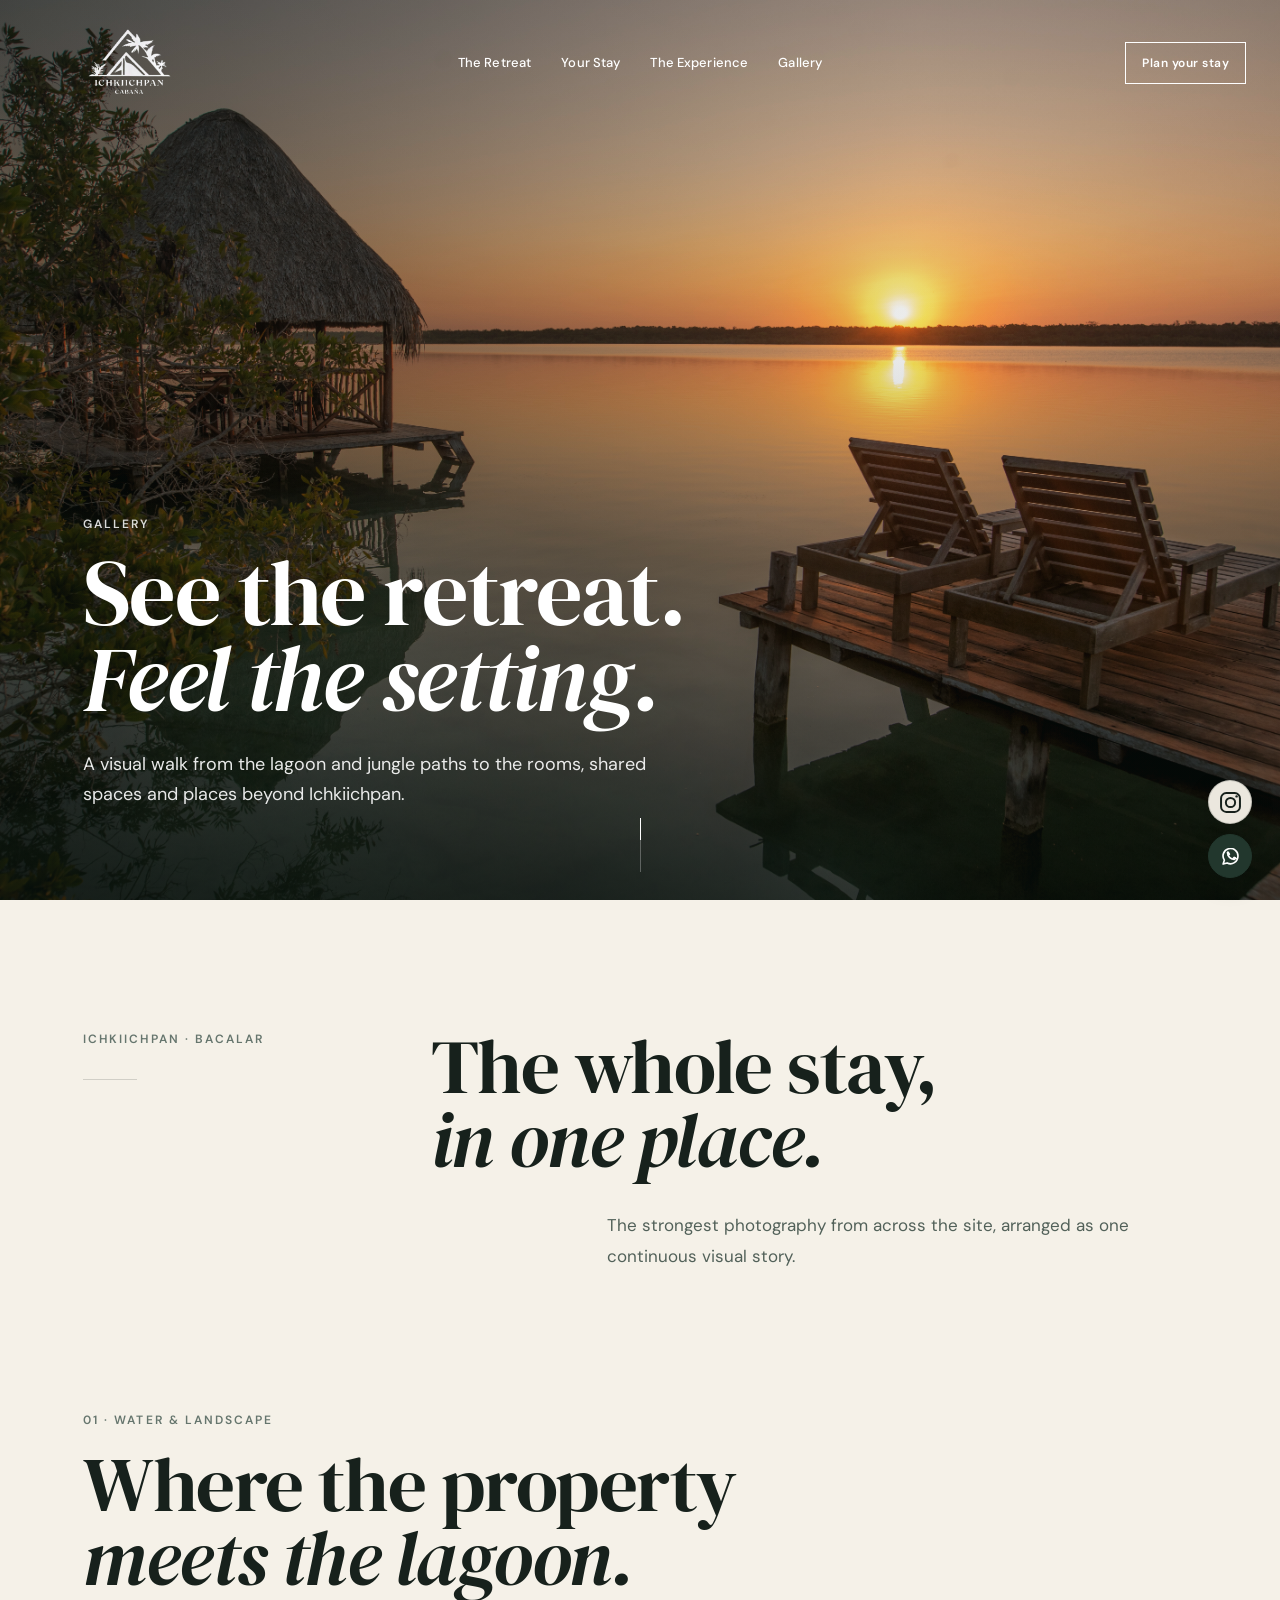
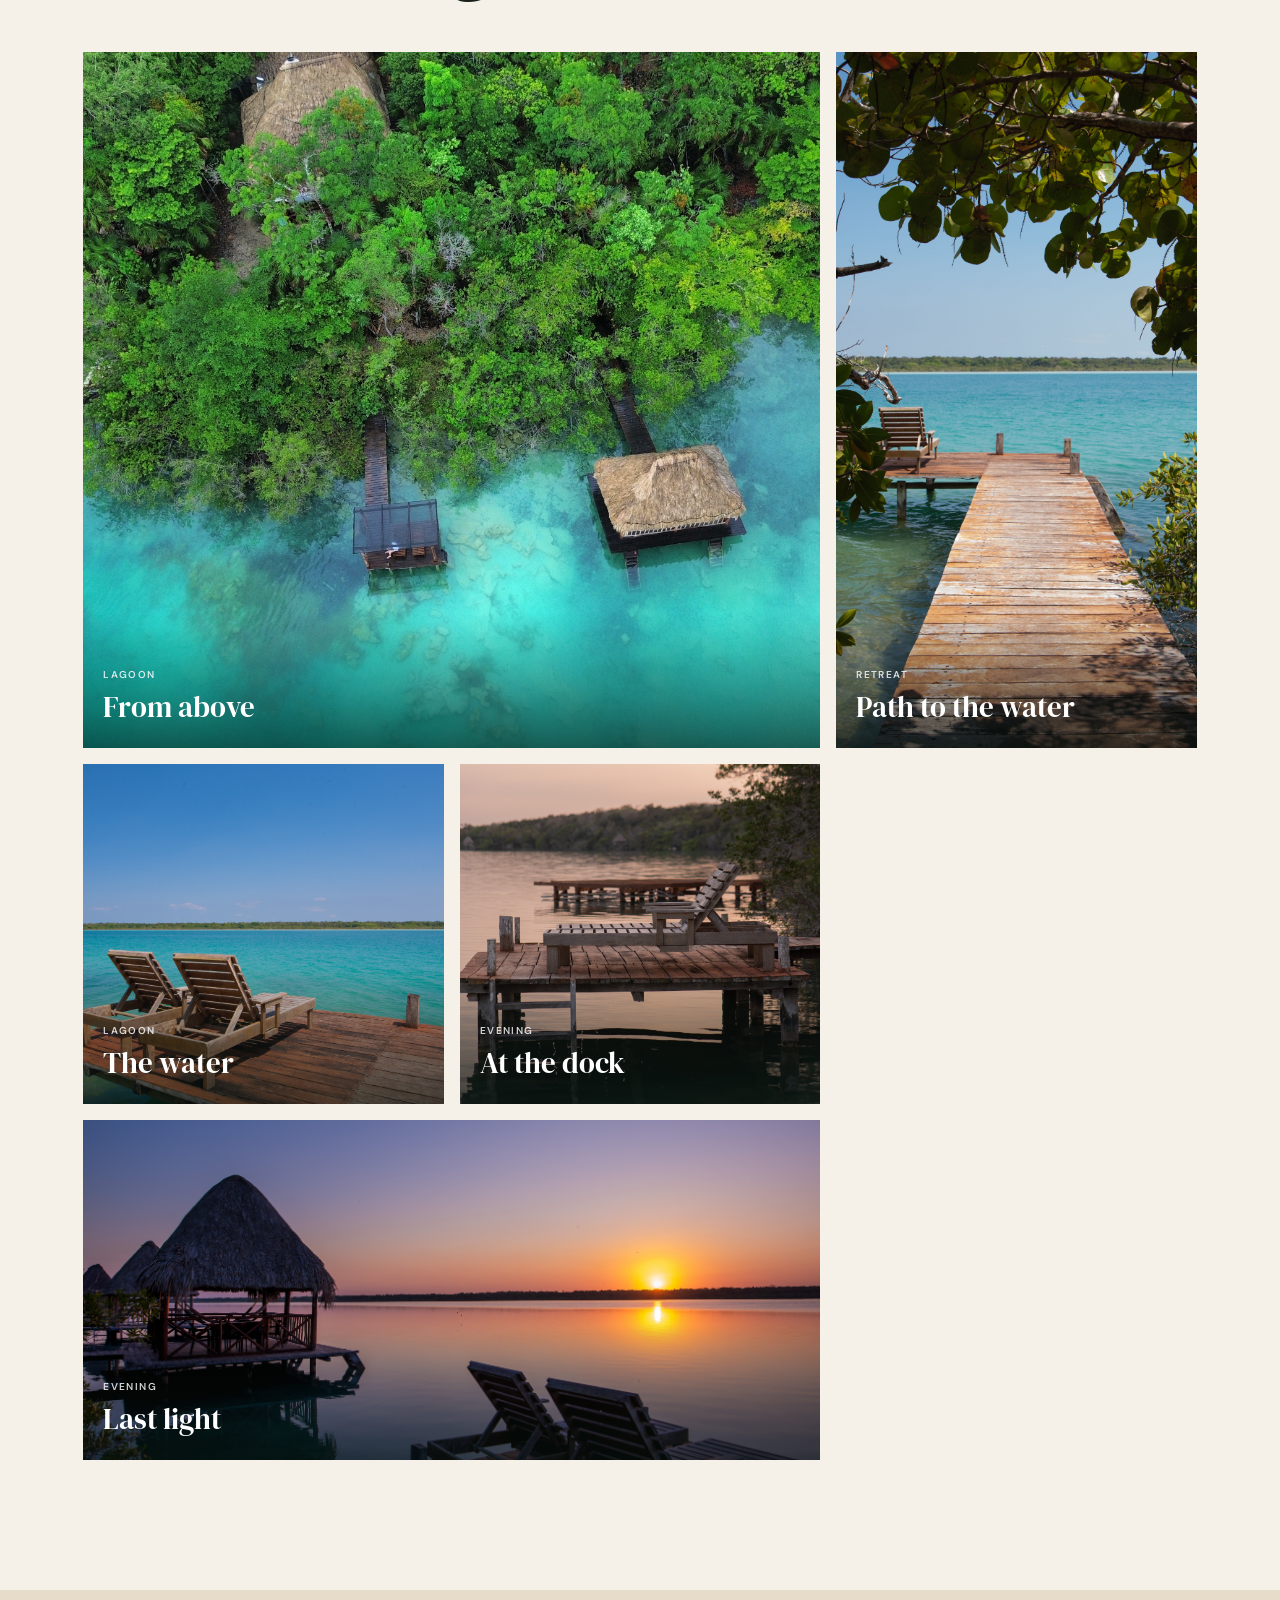
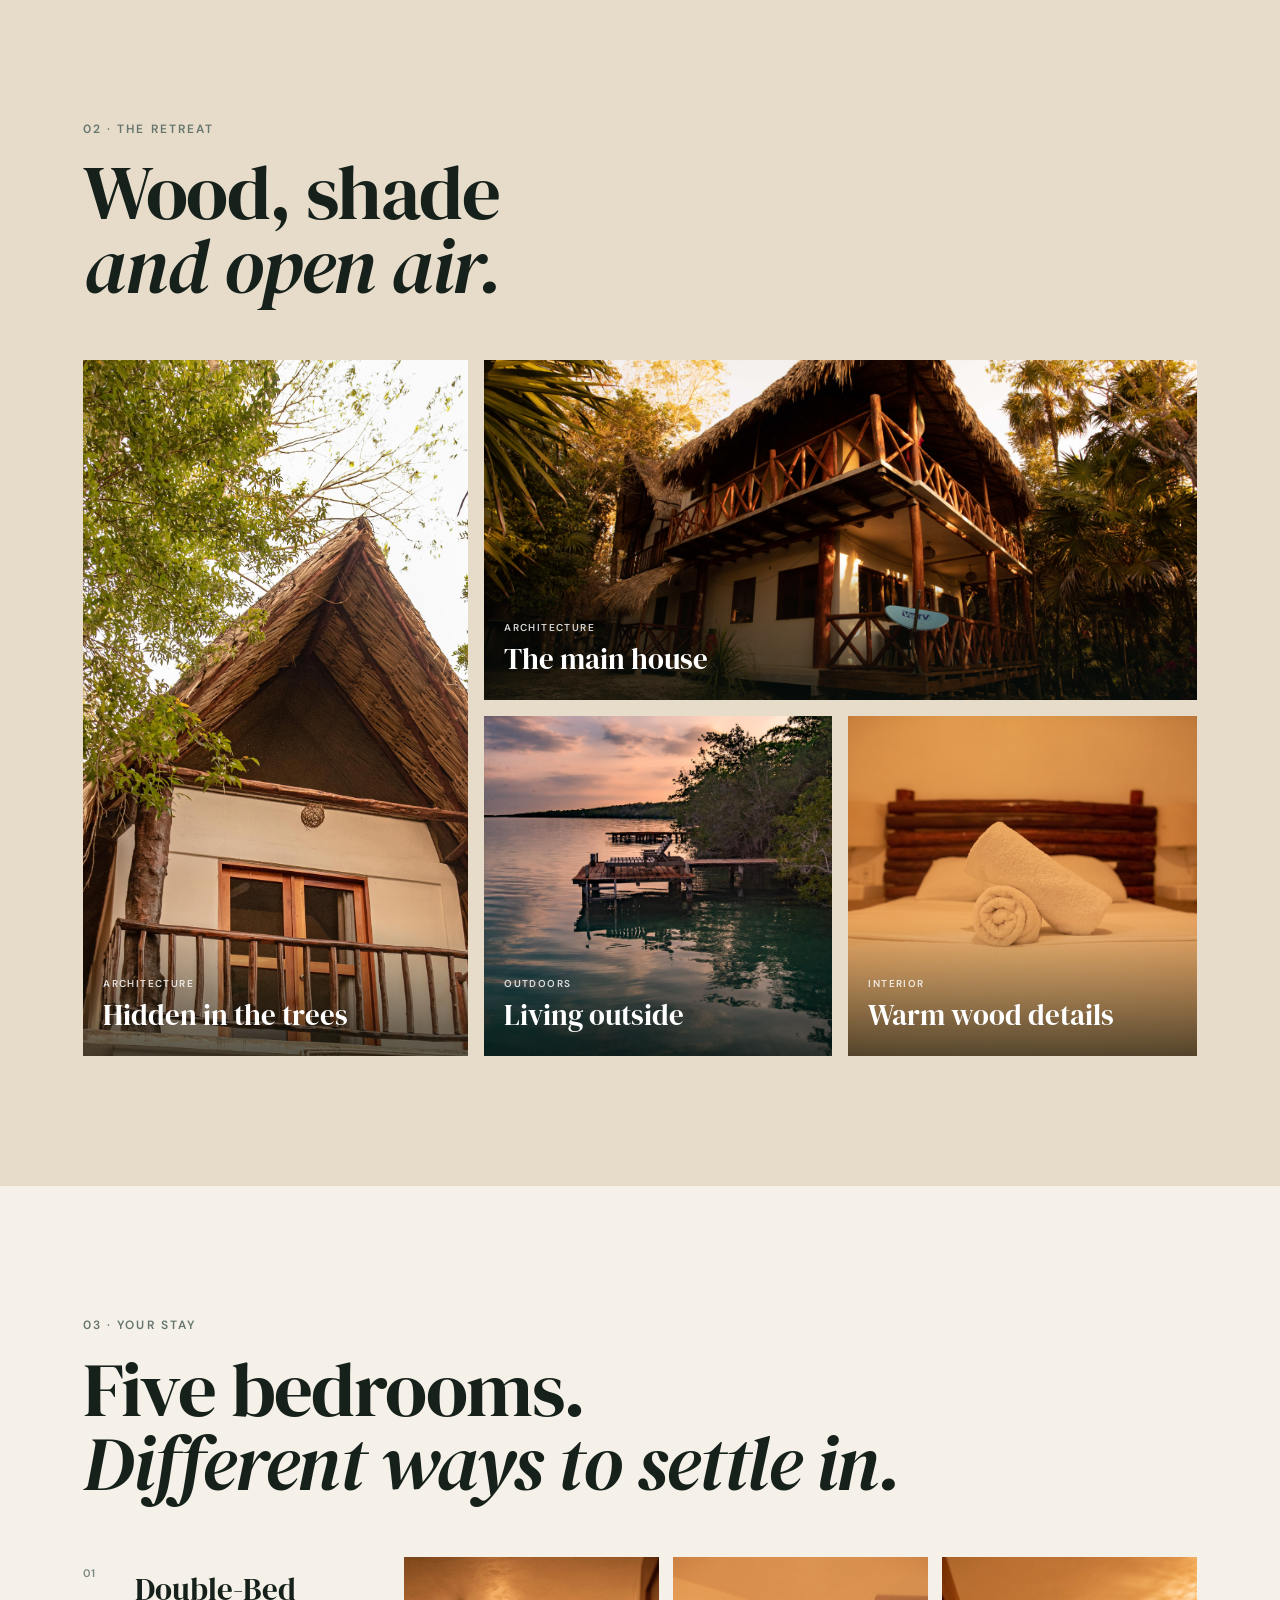
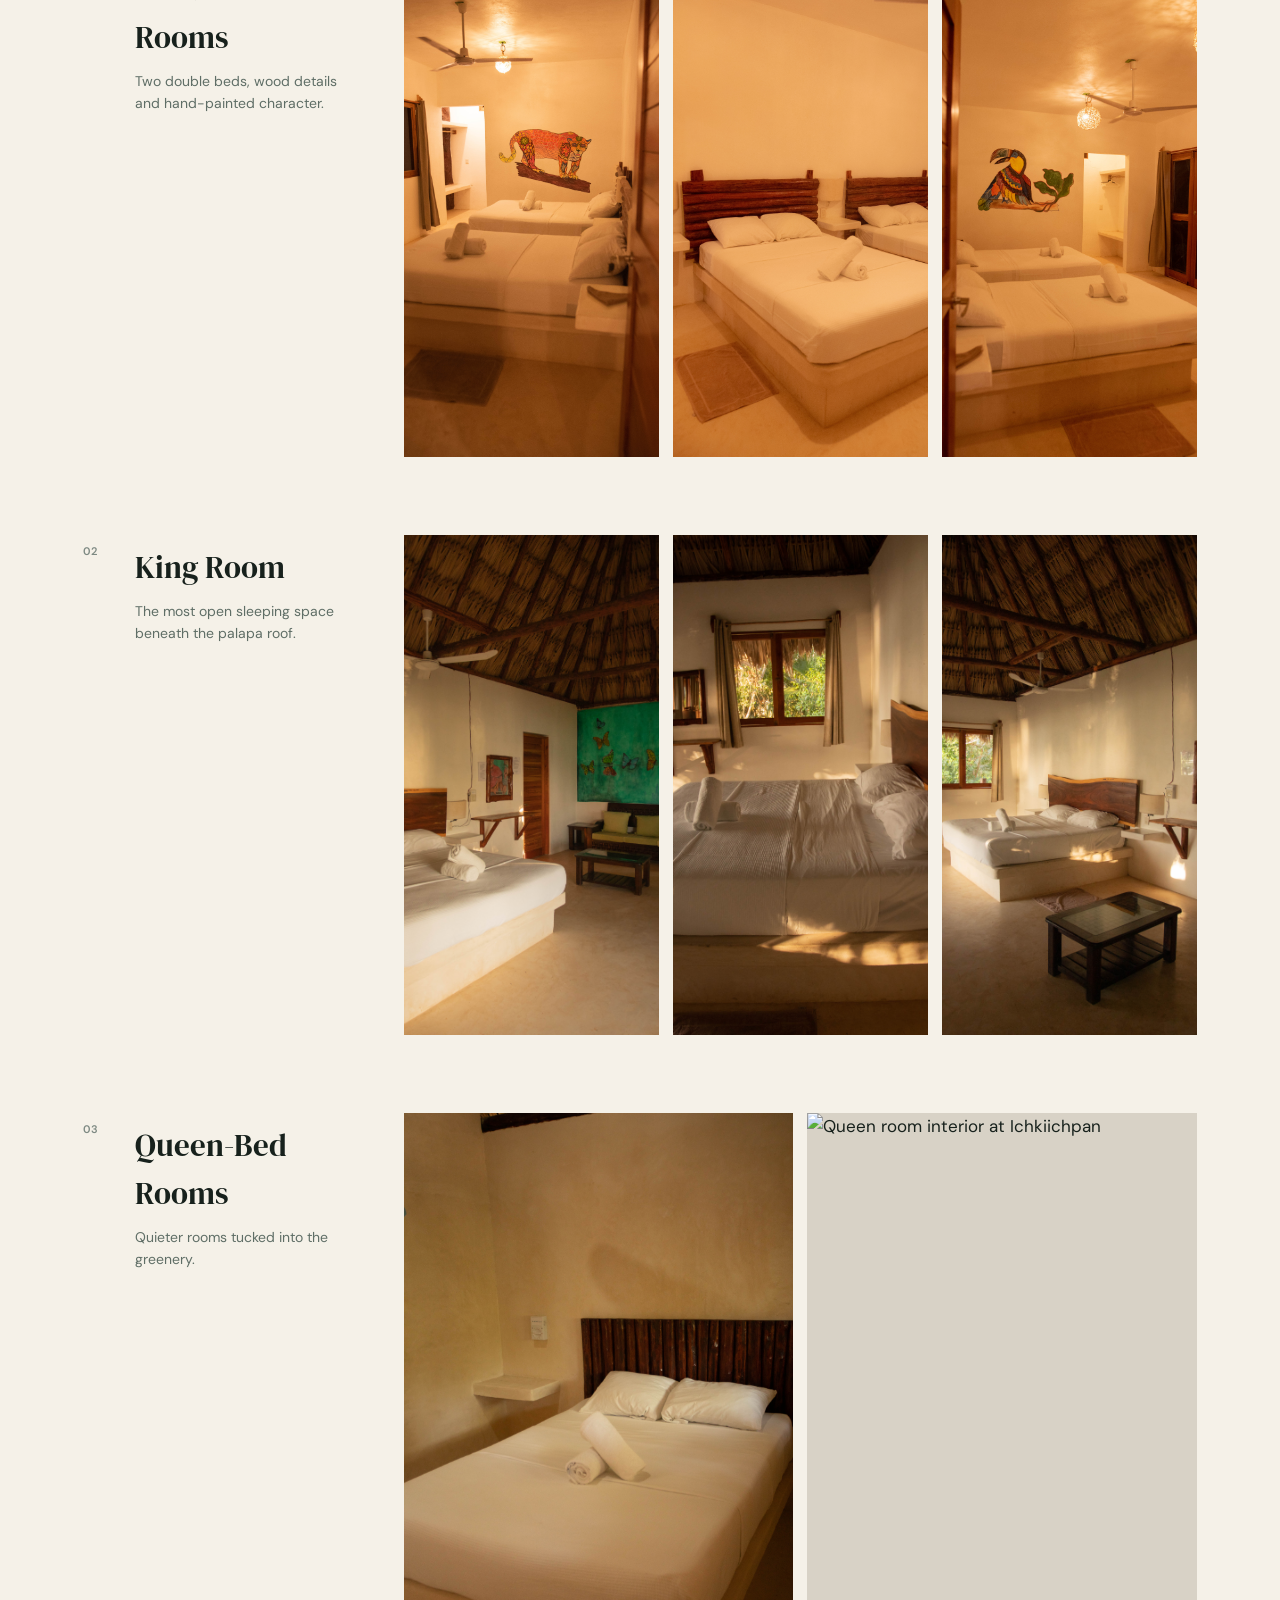
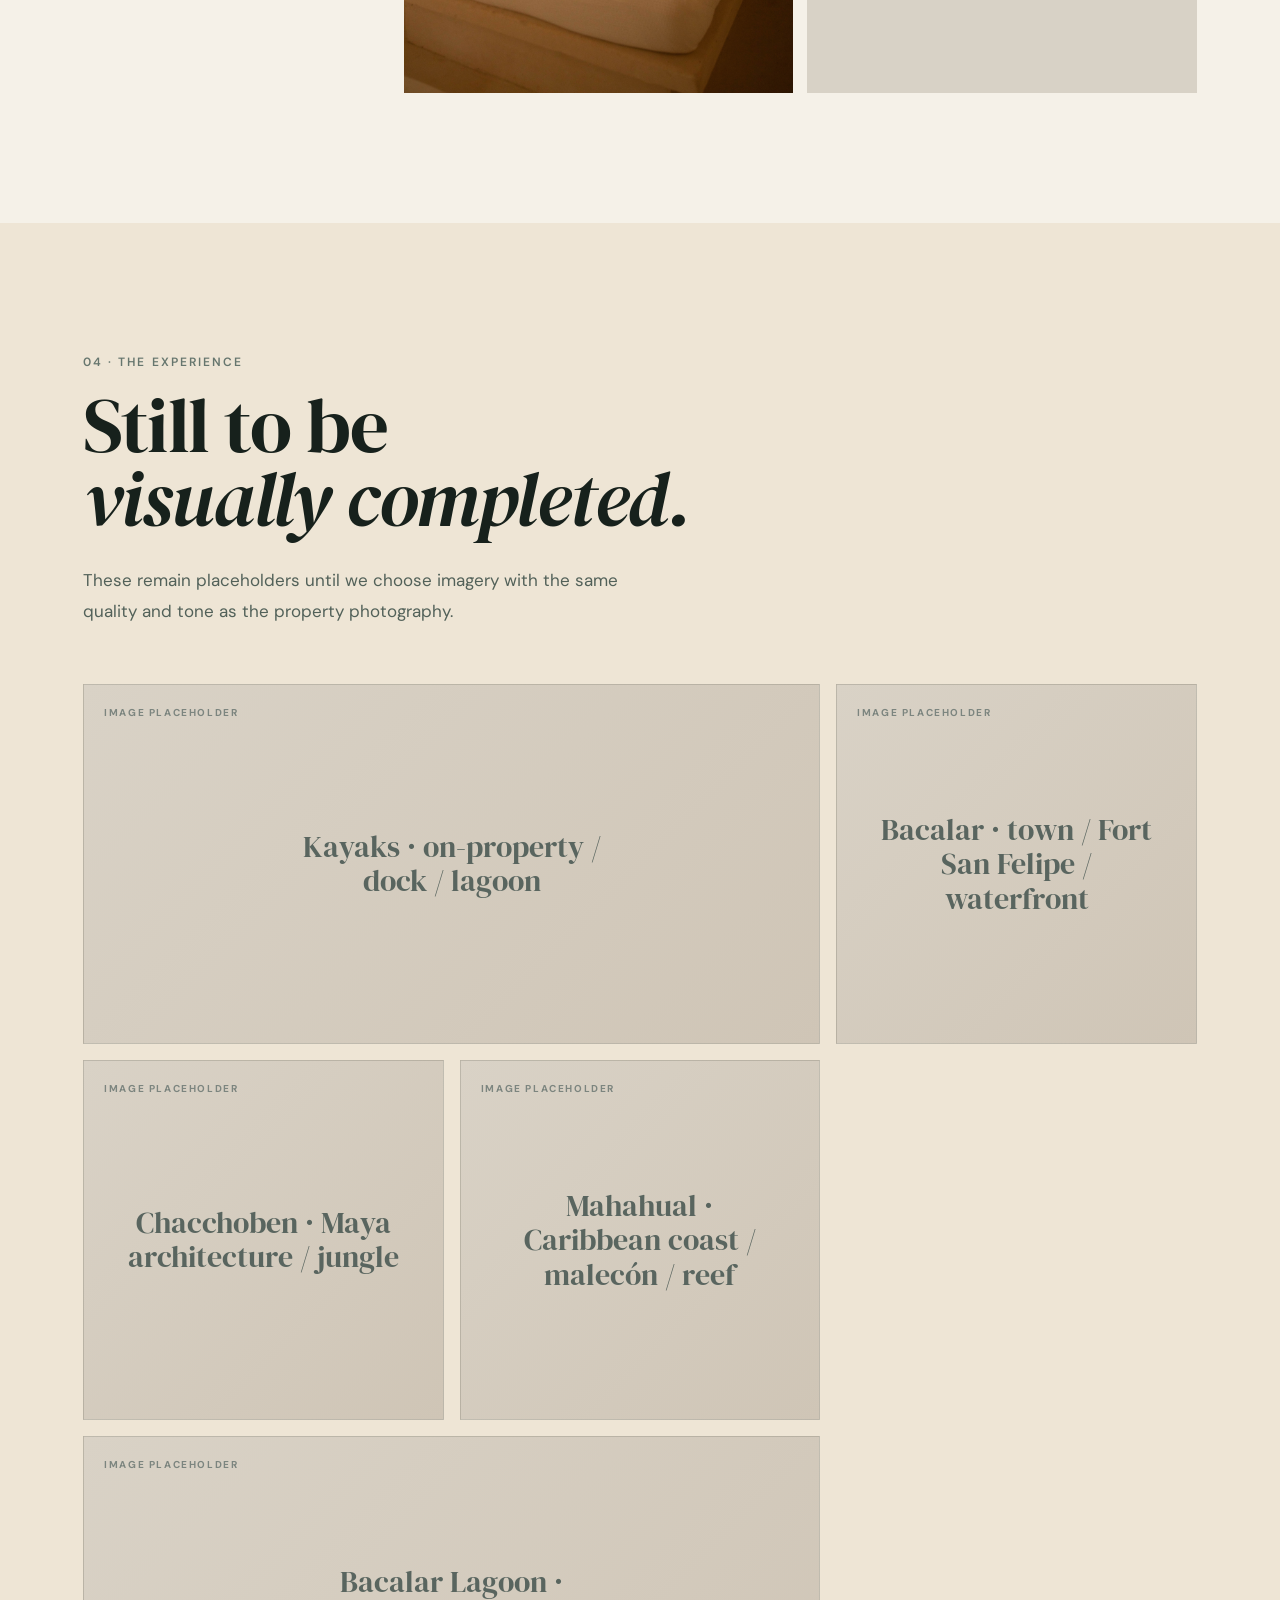
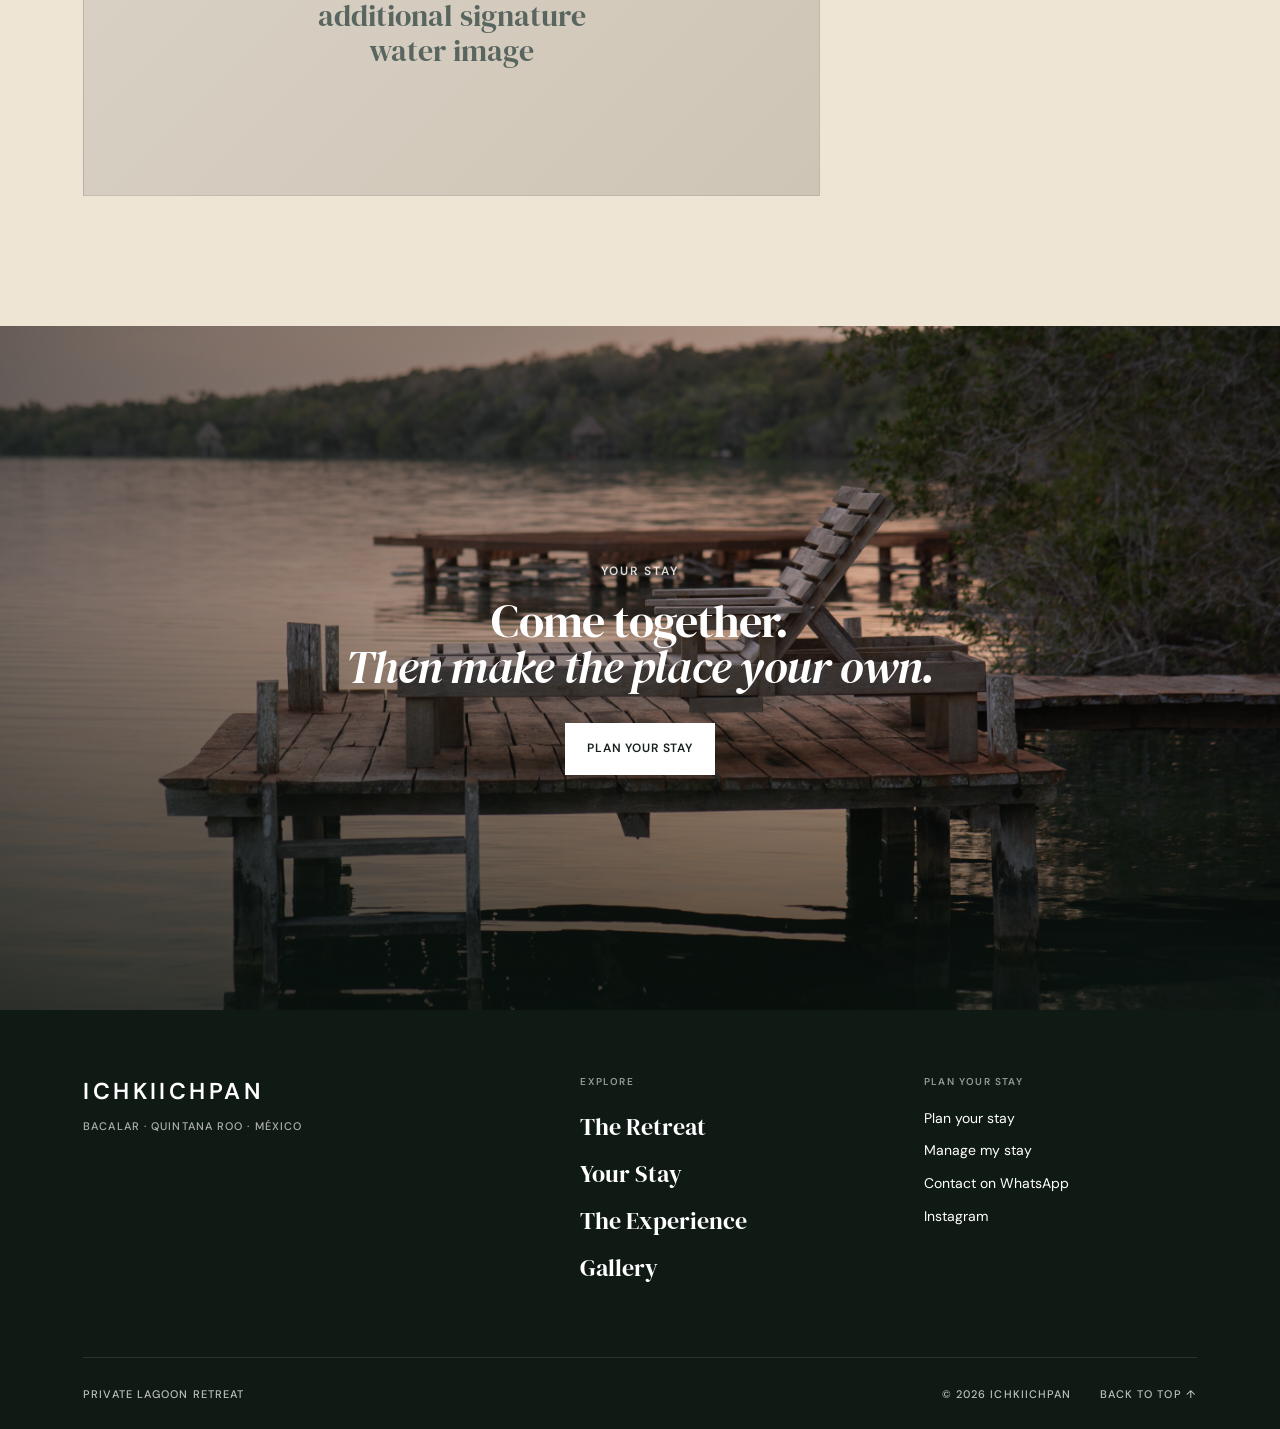
==== commit 3c9786c1: "Polish public visuals and language consistency" ====
--- a/gallery.html
+++ b/gallery.html
@@ -1,5 +1,5 @@
 <!doctype html>
-<html lang="en"><head><meta charset="utf-8"/><meta name="viewport" content="width=device-width, initial-scale=1"/><meta name="theme-color" content="#1c3028"/><meta name="description" content="Explore Ichkiichpan through the lagoon, architecture, rooms, outdoor spaces and the wider Bacalar experience."/><title>Gallery — Ichkiichpan</title><link rel="icon" href="assets/logo.webp" type="image/webp"/><link rel="preconnect" href="https://fonts.googleapis.com"><link rel="preconnect" href="https://fonts.gstatic.com" crossorigin><link href="https://fonts.googleapis.com/css2?family=DM+Sans:wght@400;500;600&family=DM+Serif+Display&display=swap" rel="stylesheet"><link rel="stylesheet" href="styles.css?v=20260818-0102"/><link rel="stylesheet" href="gallery.css?v=20260823-01"/><link rel="stylesheet" href="closing.css?v=20260824-01"/><link rel="stylesheet" href="social-float.css?v=20260824-01"/><link rel="stylesheet" href="shared-public.css?v=20260826-01"/></head>
+<html lang="en"><head><meta charset="utf-8"/><meta name="viewport" content="width=device-width, initial-scale=1"/><meta name="theme-color" content="#1c3028"/><meta name="description" content="Explore Ichkiichpan through the lagoon, architecture, rooms, outdoor spaces and the wider Bacalar experience."/><title>Gallery — Ichkiichpan</title><link rel="icon" href="assets/logo-cropped.png" type="image/png"/><link rel="preconnect" href="https://fonts.googleapis.com"><link rel="preconnect" href="https://fonts.gstatic.com" crossorigin><link href="https://fonts.googleapis.com/css2?family=DM+Sans:wght@400;500;600&family=DM+Serif+Display&display=swap" rel="stylesheet"><link rel="stylesheet" href="styles.css?v=20260818-0102"/><link rel="stylesheet" href="gallery.css?v=20260823-01"/><link rel="stylesheet" href="closing.css?v=20260824-01"/><link rel="stylesheet" href="social-float.css?v=20260824-01"/><link rel="stylesheet" href="shared-public.css?v=20260827-01"/></head>
 <body class="gallery-page"><header class="site-header" id="siteHeader"><a class="wordmark" href="index.html" aria-label="Ichkiichpan home"></a><nav class="desktop-nav" aria-label="Primary navigation"><a href="the-retreat.html">The Retreat</a><a href="your-stay.html">Your Stay</a><a href="the-experience.html">The Experience</a><a href="gallery.html" aria-current="page">Gallery</a></nav><div class="header-actions"><button class="lang-button" id="langButton" type="button">EN <span>·</span> ES</button><a class="outline-button" href="reservations.html#book">Check availability</a><button class="menu-button" id="menuButton" type="button" aria-label="Open menu"><span></span><span></span></button></div></header>
 <main id="top"><section class="gallery-hero"><img src="assets/sunset-wide.jpg" alt="Sunset over the Bacalar Lagoon at Ichkiichpan"/><div class="gallery-hero-shade"></div><div class="gallery-hero-copy"><p class="kicker light">Gallery</p><h1>See the retreat.<br><em>Feel the setting.</em></h1><p>A visual walk from the lagoon and jungle paths to the rooms, shared spaces and places beyond Ichkiichpan.</p></div><div class="scroll-cue" aria-hidden="true"><span></span></div></section><section class="gallery-intro section-pad"><div><p class="kicker">ICHKIICHPAN · BACALAR</p><span class="mini-rule"></span></div><div><h2>The whole stay,<br><em>in one place.</em></h2><p>The strongest photography from across the site, arranged as one continuous visual story.</p></div></section><section class="gallery-section section-pad-tight"><div class="gallery-section-head"><p class="kicker">01 · Water &amp; Landscape</p><h2>Where the property<br><em>meets the lagoon.</em></h2></div><div class="mosaic mosaic-landscape"><figure class="gallery-item item-wide"><img src="assets/aerial-lagoon.jpg" alt="Aerial view of Ichkiichpan and the Bacalar Lagoon" loading="lazy"><figcaption><span>Lagoon</span><strong>From above</strong></figcaption></figure><figure class="gallery-item item-tall"><img src="assets/dock-path.jpg" alt="Jungle path leading toward the lagoon" loading="lazy"><figcaption><span>Retreat</span><strong>Path to the water</strong></figcaption></figure><figure class="gallery-item"><img src="assets/lagoon-blue.jpg" alt="Blue water of the Bacalar Lagoon" loading="lazy"><figcaption><span>Lagoon</span><strong>The water</strong></figcaption></figure><figure class="gallery-item"><img src="assets/sunset-dock.jpg" alt="Dock at sunset on the Bacalar Lagoon" loading="lazy"><figcaption><span>Evening</span><strong>At the dock</strong></figcaption></figure><figure class="gallery-item item-wide"><img src="assets/hero-sunset.jpg" alt="Sunset across the Bacalar Lagoon" loading="lazy"><figcaption><span>Evening</span><strong>Last light</strong></figcaption></figure></div></section><section class="gallery-section gallery-architecture section-pad"><div class="gallery-section-head"><p class="kicker">02 · The Retreat</p><h2>Wood, shade<br><em>and open air.</em></h2></div><div class="mosaic mosaic-retreat"><figure class="gallery-item item-tall"><img src="assets/cabin-portrait.jpg" alt="Ichkiichpan cabin surrounded by vegetation" loading="lazy"><figcaption><span>Architecture</span><strong>Hidden in the trees</strong></figcaption></figure><figure class="gallery-item item-wide"><img src="assets/cabin-exterior.jpg" alt="Exterior of the main Ichkiichpan cabin" loading="lazy"><figcaption><span>Architecture</span><strong>The main house</strong></figcaption></figure><figure class="gallery-item"><img src="assets/outdoor.jpg" alt="Outdoor living area at Ichkiichpan" loading="lazy"><figcaption><span>Outdoors</span><strong>Living outside</strong></figcaption></figure><figure class="gallery-item"><img src="assets/bedroom.jpg" alt="Bedroom at Ichkiichpan" loading="lazy"><figcaption><span>Interior</span><strong>Warm wood details</strong></figcaption></figure></div></section><section class="gallery-section gallery-rooms section-pad"><div class="gallery-section-head"><p class="kicker">03 · Your Stay</p><h2>Five bedrooms.<br><em>Different ways to settle in.</em></h2></div><div class="room-gallery"><div class="room-gallery-group"><div class="room-gallery-label"><span>01</span><div><strong>Double-Bed Rooms</strong><p>Two double beds, wood details and hand-painted character.</p></div></div><div class="room-photo-row three"><figure><img src="assets/room-double-1.jpg" alt="Double-bed room at Ichkiichpan" loading="lazy"></figure><figure><img src="assets/room-double-2.jpg" alt="Double-bed room detail at Ichkiichpan" loading="lazy"></figure><figure><img src="assets/room-double-3.jpg" alt="Double-bed room interior at Ichkiichpan" loading="lazy"></figure></div></div><div class="room-gallery-group"><div class="room-gallery-label"><span>02</span><div><strong>King Room</strong><p>The most open sleeping space beneath the palapa roof.</p></div></div><div class="room-photo-row three"><figure><img src="assets/room-king-1.jpg" alt="King room at Ichkiichpan" loading="lazy"></figure><figure><img src="assets/room-king-2.jpg" alt="King room sitting area at Ichkiichpan" loading="lazy"></figure><figure><img src="assets/room-king-3.jpg" alt="King room interior at Ichkiichpan" loading="lazy"></figure></div></div><div class="room-gallery-group"><div class="room-gallery-label"><span>03</span><div><strong>Queen-Bed Rooms</strong><p>Quieter rooms tucked into the greenery.</p></div></div><div class="room-photo-row two"><figure><img src="assets/room-queen-1.jpg" alt="Queen room at Ichkiichpan" loading="lazy"></figure><figure><img src="assets/room-queen-2.jpg" alt="Queen room interior at Ichkiichpan" loading="lazy"></figure></div></div></div></section><section class="gallery-section gallery-experience section-pad"><div class="gallery-section-head"><p class="kicker">04 · The Experience</p><h2>Still to be<br><em>visually completed.</em></h2><p>These remain placeholders until we choose imagery with the same quality and tone as the property photography.</p></div><div class="experience-placeholder-grid"><div class="gallery-placeholder placeholder-wide" data-placeholder="Kayaks · on-property / dock / lagoon"></div><div class="gallery-placeholder" data-placeholder="Bacalar · town / Fort San Felipe / waterfront"></div><div class="gallery-placeholder" data-placeholder="Chacchoben · Maya architecture / jungle"></div><div class="gallery-placeholder" data-placeholder="Mahahual · Caribbean coast / malecón / reef"></div><div class="gallery-placeholder placeholder-wide" data-placeholder="Bacalar Lagoon · additional signature water image"></div></div></section><section class="shared-closing"><div class="shared-closing-image"></div><div class="shared-closing-shade"></div><div class="shared-closing-copy"><p class="kicker light">Your stay</p><h2>Come together.<br><em>Then make the place your own.</em></h2><a class="solid-button light-button" href="reservations.html#book">Check availability</a></div></section></main>
-<footer class="site-footer"><div class="footer-brand"><strong>ICHKIICHPAN</strong><span>BACALAR · QUINTANA ROO · MÉXICO</span></div><div class="footer-links"><a href="the-retreat.html">The Retreat</a><a href="your-stay.html">Your Stay</a><a href="the-experience.html">The Experience</a><a href="gallery.html">Gallery</a></div><div class="footer-bottom"><span>Private lagoon retreat</span><a href="#top">Back to top ↑</a></div></footer><div class="social-float" aria-label="Contact Ichkiichpan"></div><div class="mobile-menu" id="mobileMenu" aria-hidden="true"><button class="mobile-close" id="menuClose" type="button">Close ×</button><nav><a href="the-retreat.html">The Retreat</a><a href="your-stay.html">Your Stay</a><a href="the-experience.html">The Experience</a><a href="gallery.html">Gallery</a></nav><a class="solid-button" href="reservations.html#book">Check availability</a></div><script src="social-float.js?v=20260824-01"></script><script src="gallery.js?v=20260823-01"></script><script src="shared-public-ui.js?v=20260826-01"></script></body></html>+<footer class="site-footer"><div class="footer-brand"><strong>ICHKIICHPAN</strong><span>BACALAR · QUINTANA ROO · MÉXICO</span></div><div class="footer-links"><a href="the-retreat.html">The Retreat</a><a href="your-stay.html">Your Stay</a><a href="the-experience.html">The Experience</a><a href="gallery.html">Gallery</a></div><div class="footer-bottom"><span>Private lagoon retreat</span><a href="#top">Back to top ↑</a></div></footer><div class="social-float" aria-label="Contact Ichkiichpan"></div><div class="mobile-menu" id="mobileMenu" aria-hidden="true"><button class="mobile-close" id="menuClose" type="button">Close ×</button><nav><a href="the-retreat.html">The Retreat</a><a href="your-stay.html">Your Stay</a><a href="the-experience.html">The Experience</a><a href="gallery.html">Gallery</a></nav><a class="solid-button" href="reservations.html#book">Check availability</a></div><script src="social-float.js?v=20260824-01"></script><script src="gallery.js?v=20260823-01"></script><script src="shared-public-ui.js?v=20260827-01"></script></body></html>
--- a/shared-public.css
+++ b/shared-public.css
@@ -1,6 +1,7 @@
 .wordmark {
   width: 190px;
   height: 82px;
+  background-image: url("assets/logo-cropped.png");
 }
 
 .lang-button {
@@ -14,6 +15,11 @@
   display: grid;
   grid-template-columns: 1.25fr .8fr .8fr;
   gap: 70px;
+}
+
+.footer-brand {
+  align-content: start;
+  grid-auto-rows: max-content;
 }
 
 .footer-column-label {
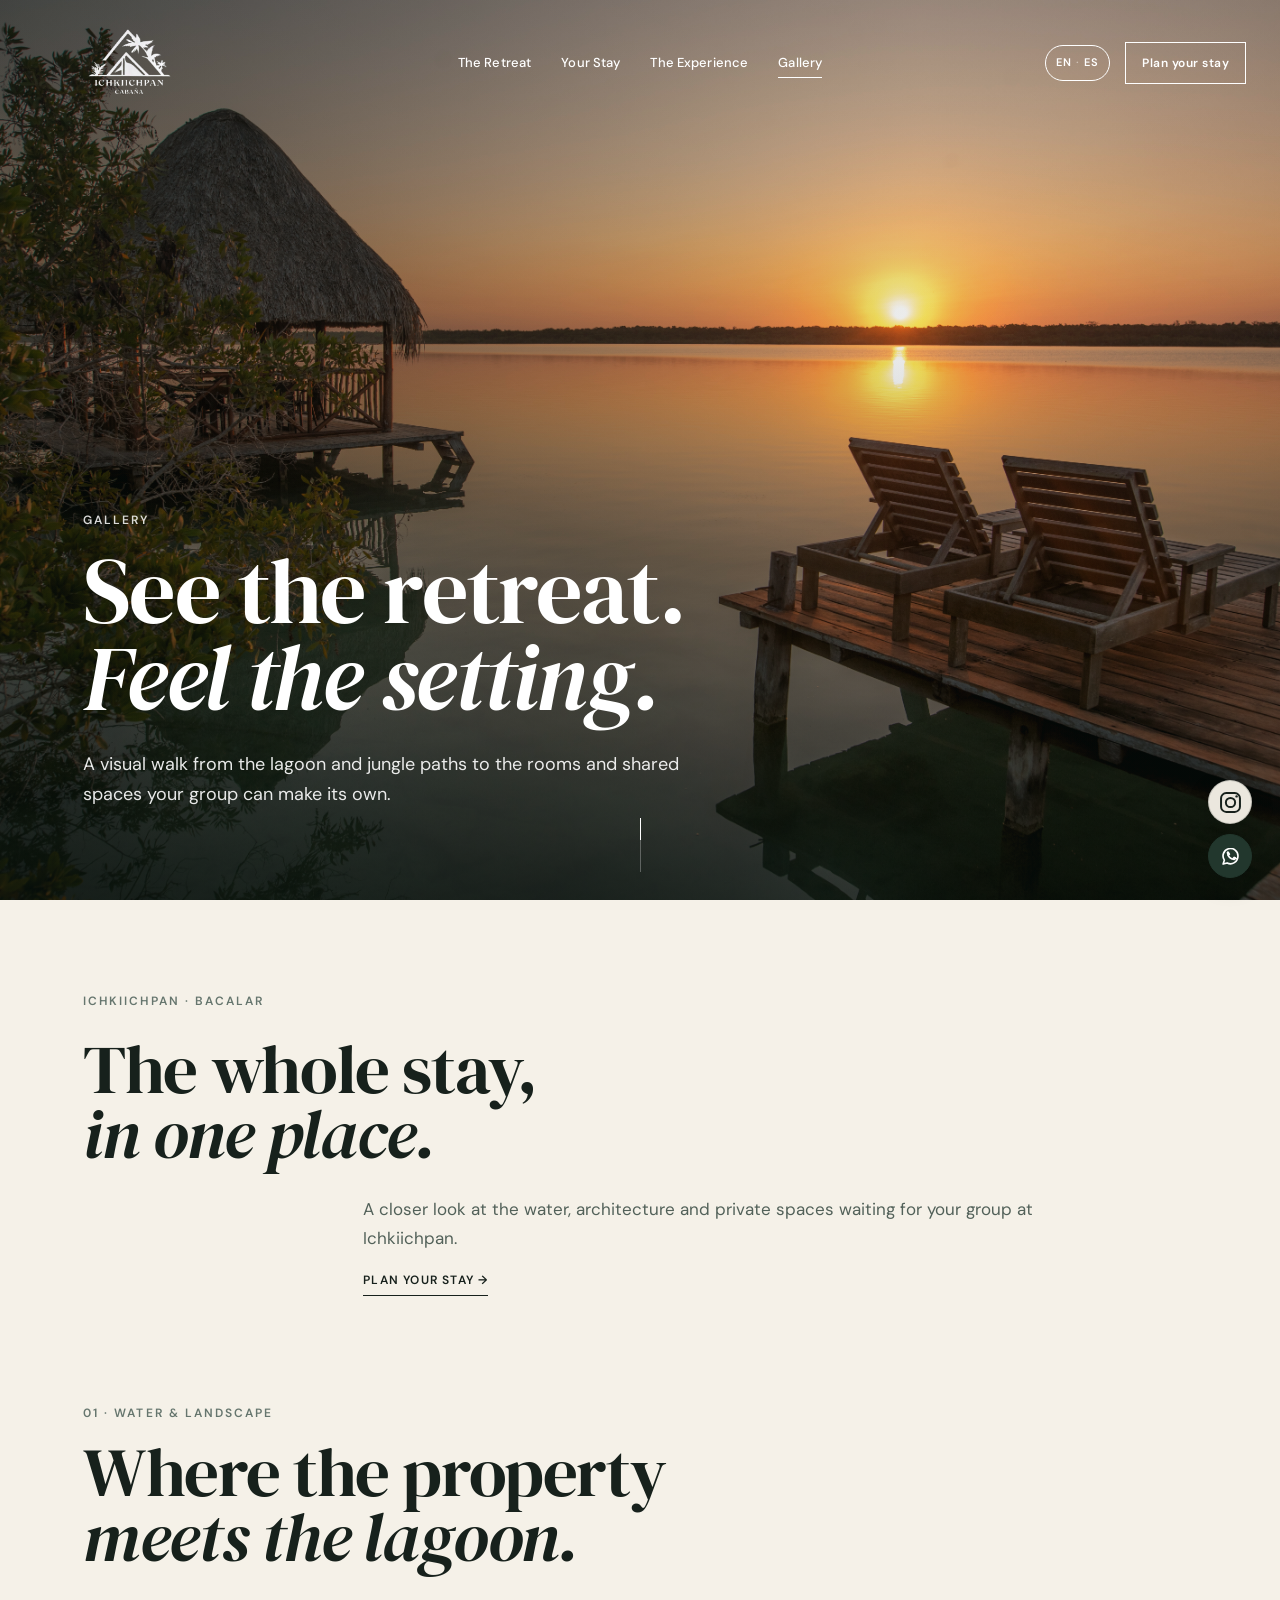
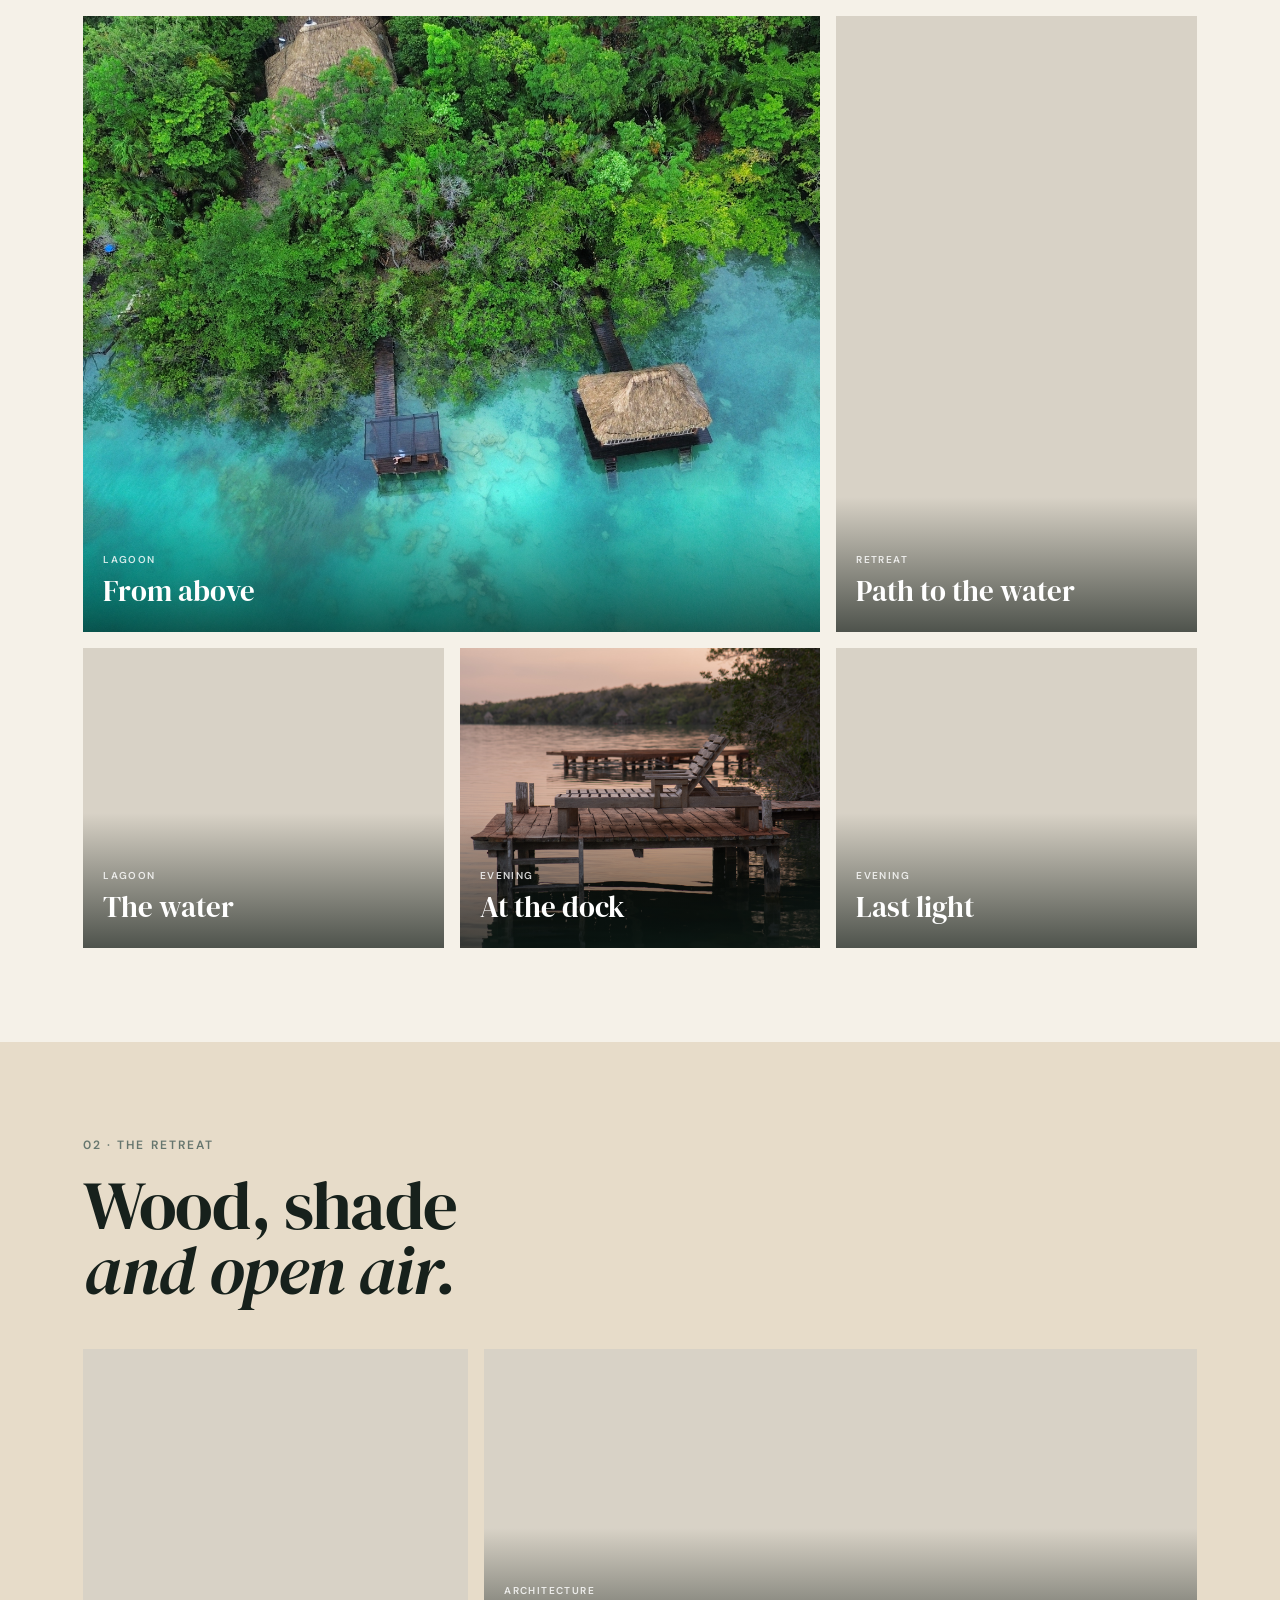
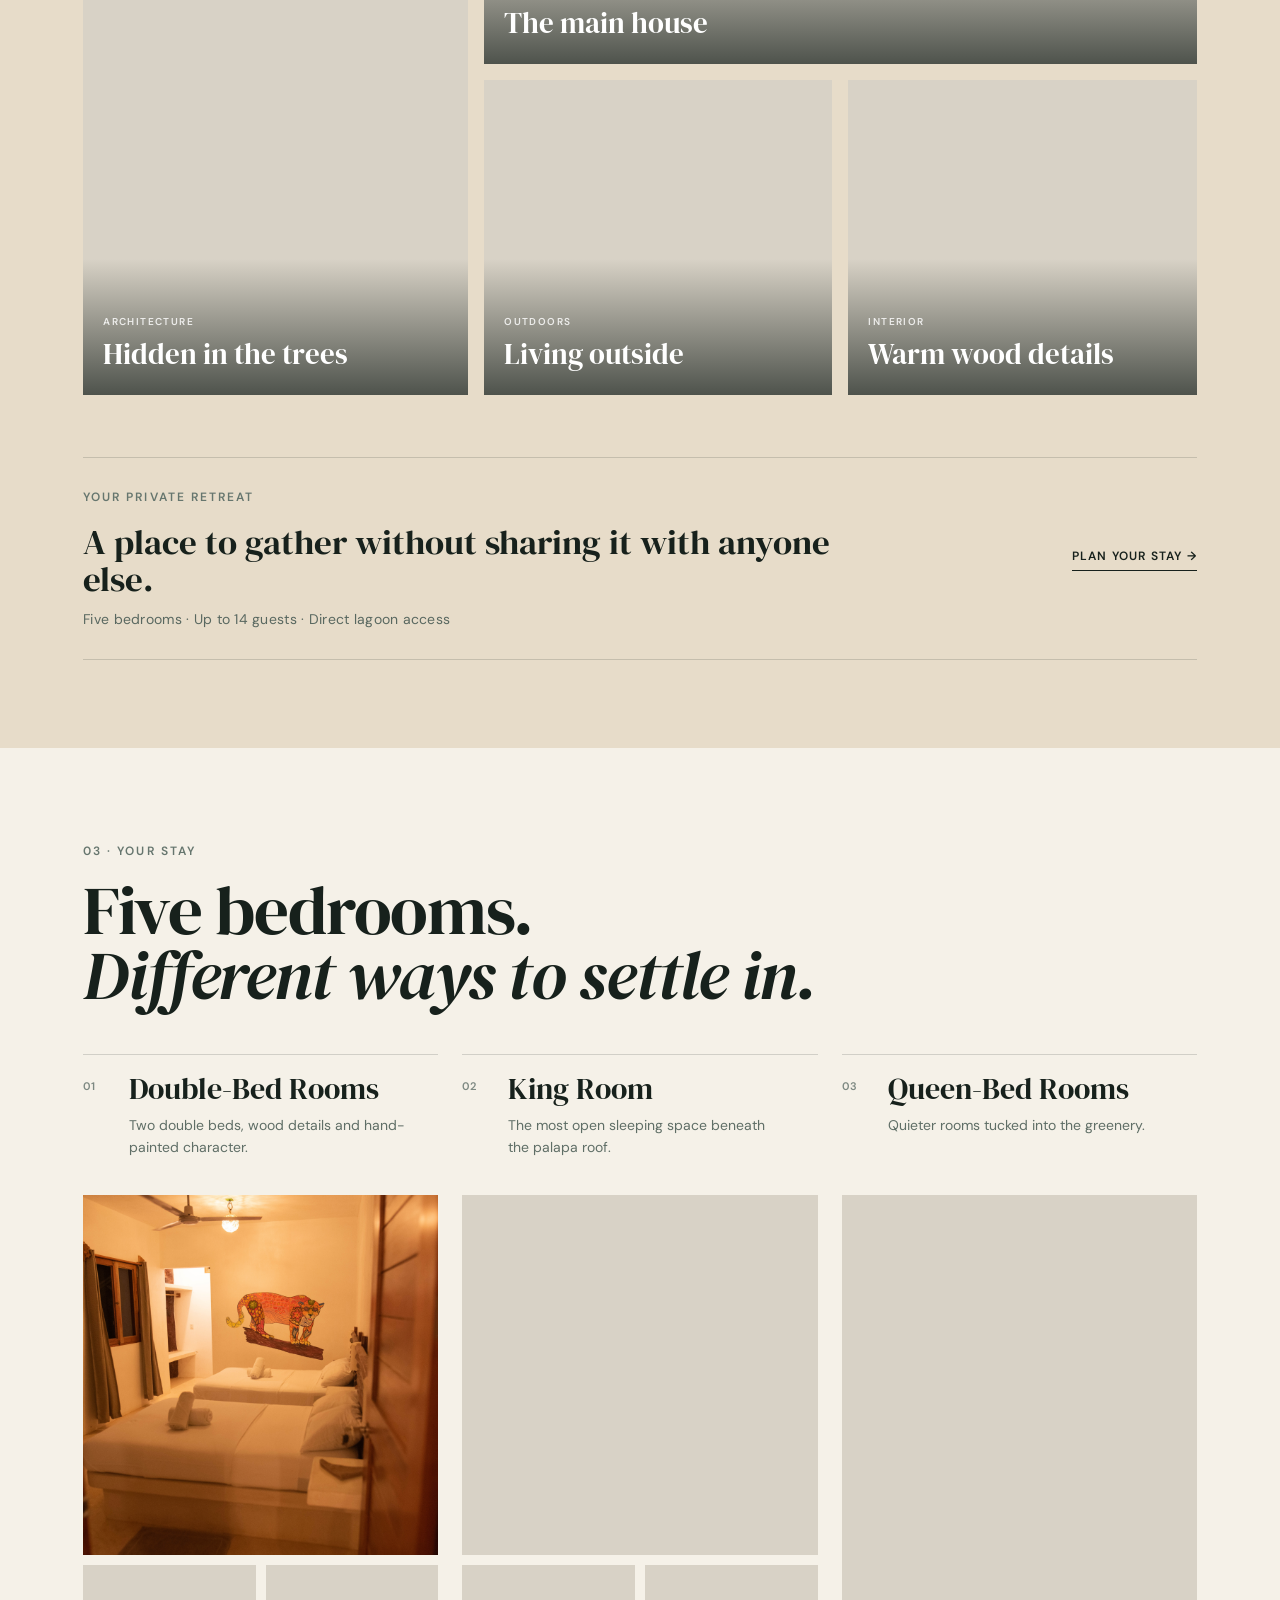
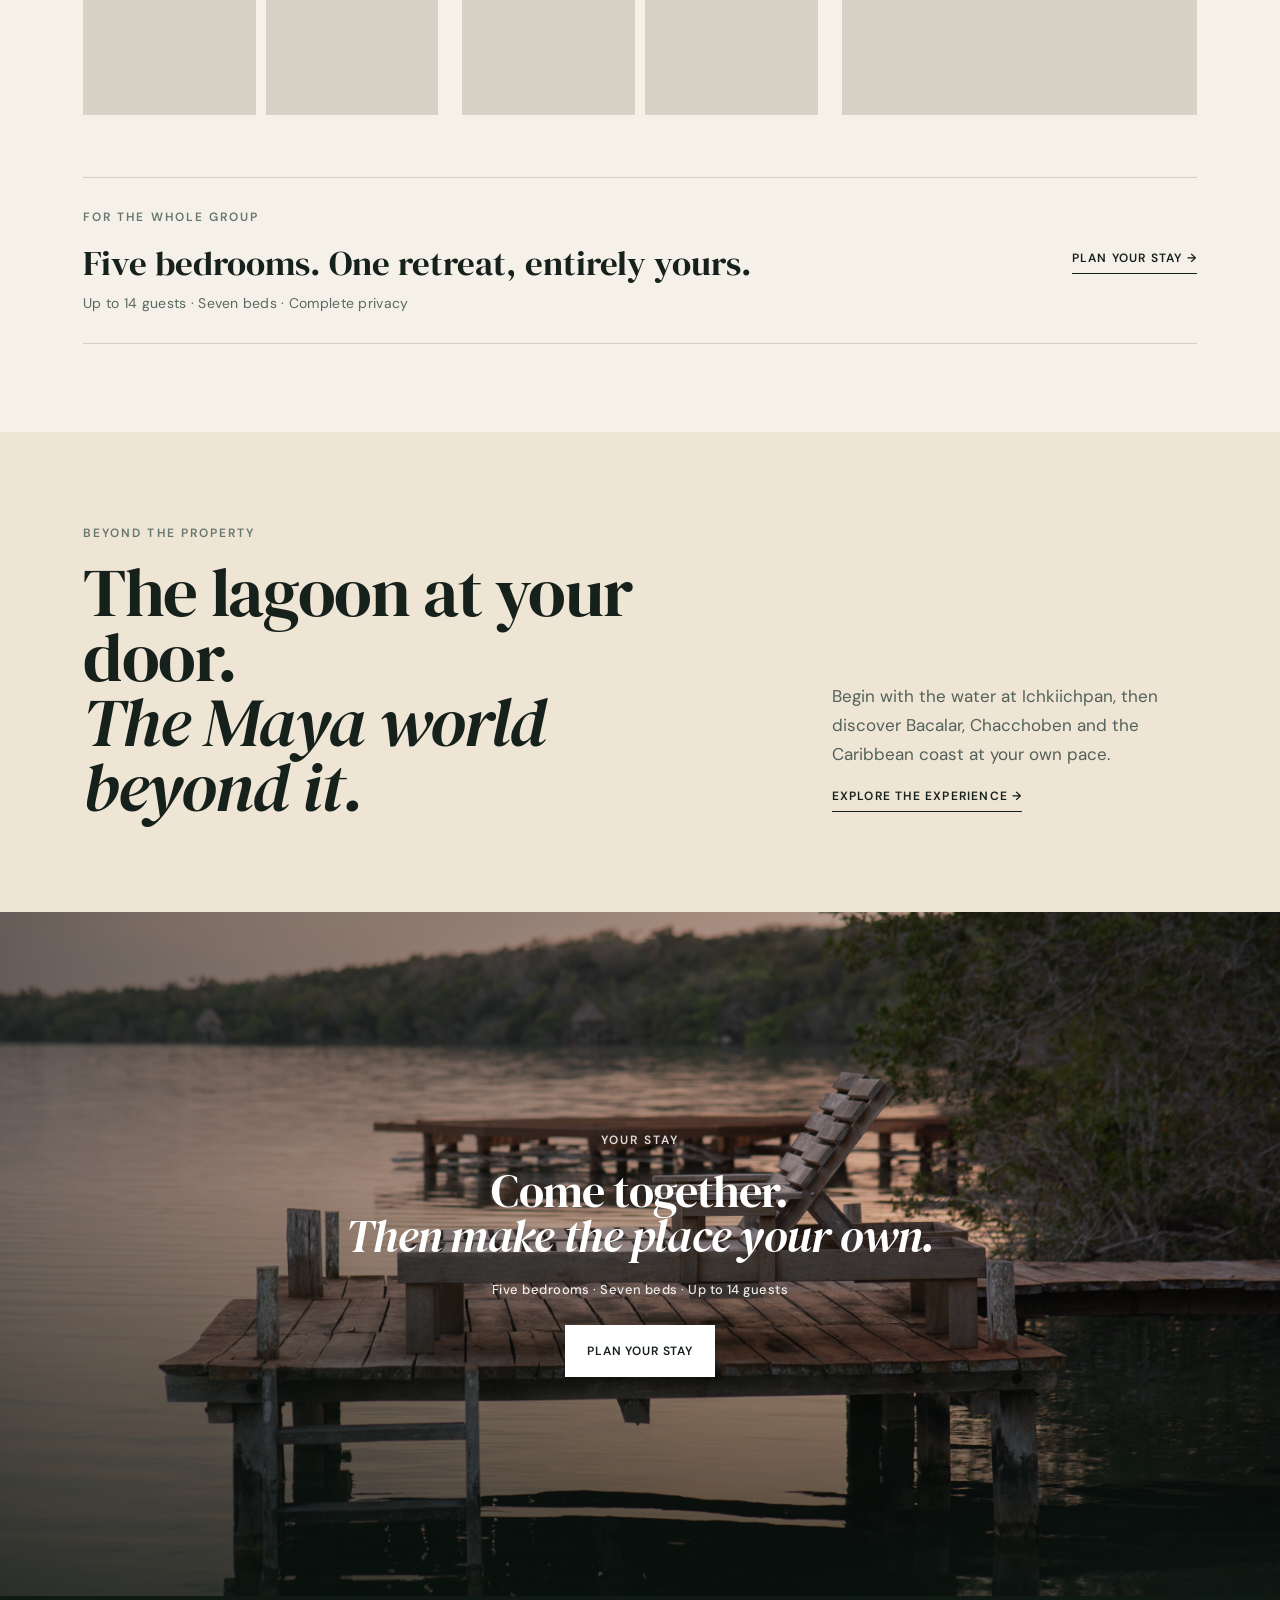
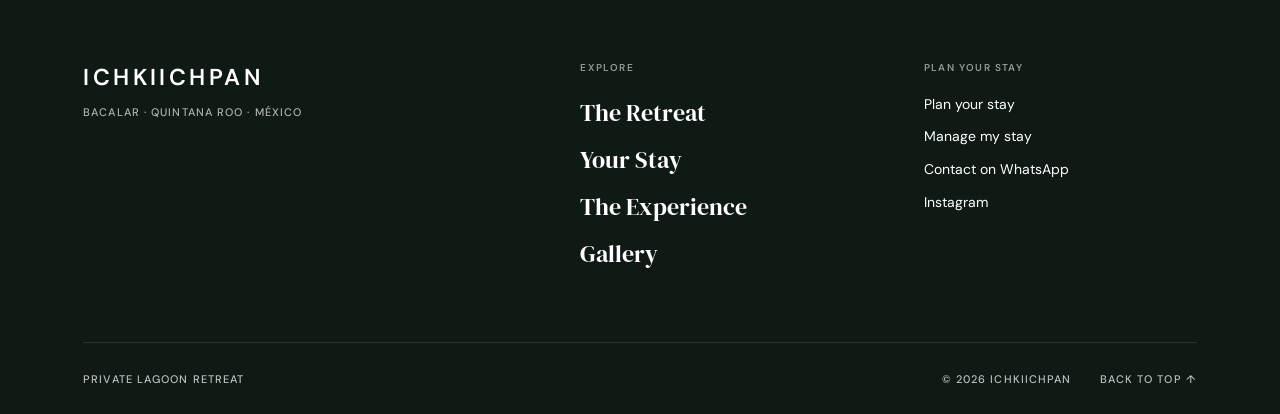
==== commit ac369354: "Rebuild Gallery desktop experience" ====
--- a/gallery.html
+++ b/gallery.html
@@ -1,5 +1,132 @@
 <!doctype html>
-<html lang="en"><head><meta charset="utf-8"/><meta name="viewport" content="width=device-width, initial-scale=1"/><meta name="theme-color" content="#1c3028"/><meta name="description" content="Explore Ichkiichpan through the lagoon, architecture, rooms, outdoor spaces and the wider Bacalar experience."/><title>Gallery — Ichkiichpan</title><link rel="icon" href="assets/logo-cropped.png" type="image/png"/><link rel="preconnect" href="https://fonts.googleapis.com"><link rel="preconnect" href="https://fonts.gstatic.com" crossorigin><link href="https://fonts.googleapis.com/css2?family=DM+Sans:wght@400;500;600&family=DM+Serif+Display&display=swap" rel="stylesheet"><link rel="stylesheet" href="styles.css?v=20260818-0102"/><link rel="stylesheet" href="gallery.css?v=20260823-01"/><link rel="stylesheet" href="closing.css?v=20260824-01"/><link rel="stylesheet" href="social-float.css?v=20260824-01"/><link rel="stylesheet" href="shared-public.css?v=20260827-01"/></head>
-<body class="gallery-page"><header class="site-header" id="siteHeader"><a class="wordmark" href="index.html" aria-label="Ichkiichpan home"></a><nav class="desktop-nav" aria-label="Primary navigation"><a href="the-retreat.html">The Retreat</a><a href="your-stay.html">Your Stay</a><a href="the-experience.html">The Experience</a><a href="gallery.html" aria-current="page">Gallery</a></nav><div class="header-actions"><button class="lang-button" id="langButton" type="button">EN <span>·</span> ES</button><a class="outline-button" href="reservations.html#book">Check availability</a><button class="menu-button" id="menuButton" type="button" aria-label="Open menu"><span></span><span></span></button></div></header>
-<main id="top"><section class="gallery-hero"><img src="assets/sunset-wide.jpg" alt="Sunset over the Bacalar Lagoon at Ichkiichpan"/><div class="gallery-hero-shade"></div><div class="gallery-hero-copy"><p class="kicker light">Gallery</p><h1>See the retreat.<br><em>Feel the setting.</em></h1><p>A visual walk from the lagoon and jungle paths to the rooms, shared spaces and places beyond Ichkiichpan.</p></div><div class="scroll-cue" aria-hidden="true"><span></span></div></section><section class="gallery-intro section-pad"><div><p class="kicker">ICHKIICHPAN · BACALAR</p><span class="mini-rule"></span></div><div><h2>The whole stay,<br><em>in one place.</em></h2><p>The strongest photography from across the site, arranged as one continuous visual story.</p></div></section><section class="gallery-section section-pad-tight"><div class="gallery-section-head"><p class="kicker">01 · Water &amp; Landscape</p><h2>Where the property<br><em>meets the lagoon.</em></h2></div><div class="mosaic mosaic-landscape"><figure class="gallery-item item-wide"><img src="assets/aerial-lagoon.jpg" alt="Aerial view of Ichkiichpan and the Bacalar Lagoon" loading="lazy"><figcaption><span>Lagoon</span><strong>From above</strong></figcaption></figure><figure class="gallery-item item-tall"><img src="assets/dock-path.jpg" alt="Jungle path leading toward the lagoon" loading="lazy"><figcaption><span>Retreat</span><strong>Path to the water</strong></figcaption></figure><figure class="gallery-item"><img src="assets/lagoon-blue.jpg" alt="Blue water of the Bacalar Lagoon" loading="lazy"><figcaption><span>Lagoon</span><strong>The water</strong></figcaption></figure><figure class="gallery-item"><img src="assets/sunset-dock.jpg" alt="Dock at sunset on the Bacalar Lagoon" loading="lazy"><figcaption><span>Evening</span><strong>At the dock</strong></figcaption></figure><figure class="gallery-item item-wide"><img src="assets/hero-sunset.jpg" alt="Sunset across the Bacalar Lagoon" loading="lazy"><figcaption><span>Evening</span><strong>Last light</strong></figcaption></figure></div></section><section class="gallery-section gallery-architecture section-pad"><div class="gallery-section-head"><p class="kicker">02 · The Retreat</p><h2>Wood, shade<br><em>and open air.</em></h2></div><div class="mosaic mosaic-retreat"><figure class="gallery-item item-tall"><img src="assets/cabin-portrait.jpg" alt="Ichkiichpan cabin surrounded by vegetation" loading="lazy"><figcaption><span>Architecture</span><strong>Hidden in the trees</strong></figcaption></figure><figure class="gallery-item item-wide"><img src="assets/cabin-exterior.jpg" alt="Exterior of the main Ichkiichpan cabin" loading="lazy"><figcaption><span>Architecture</span><strong>The main house</strong></figcaption></figure><figure class="gallery-item"><img src="assets/outdoor.jpg" alt="Outdoor living area at Ichkiichpan" loading="lazy"><figcaption><span>Outdoors</span><strong>Living outside</strong></figcaption></figure><figure class="gallery-item"><img src="assets/bedroom.jpg" alt="Bedroom at Ichkiichpan" loading="lazy"><figcaption><span>Interior</span><strong>Warm wood details</strong></figcaption></figure></div></section><section class="gallery-section gallery-rooms section-pad"><div class="gallery-section-head"><p class="kicker">03 · Your Stay</p><h2>Five bedrooms.<br><em>Different ways to settle in.</em></h2></div><div class="room-gallery"><div class="room-gallery-group"><div class="room-gallery-label"><span>01</span><div><strong>Double-Bed Rooms</strong><p>Two double beds, wood details and hand-painted character.</p></div></div><div class="room-photo-row three"><figure><img src="assets/room-double-1.jpg" alt="Double-bed room at Ichkiichpan" loading="lazy"></figure><figure><img src="assets/room-double-2.jpg" alt="Double-bed room detail at Ichkiichpan" loading="lazy"></figure><figure><img src="assets/room-double-3.jpg" alt="Double-bed room interior at Ichkiichpan" loading="lazy"></figure></div></div><div class="room-gallery-group"><div class="room-gallery-label"><span>02</span><div><strong>King Room</strong><p>The most open sleeping space beneath the palapa roof.</p></div></div><div class="room-photo-row three"><figure><img src="assets/room-king-1.jpg" alt="King room at Ichkiichpan" loading="lazy"></figure><figure><img src="assets/room-king-2.jpg" alt="King room sitting area at Ichkiichpan" loading="lazy"></figure><figure><img src="assets/room-king-3.jpg" alt="King room interior at Ichkiichpan" loading="lazy"></figure></div></div><div class="room-gallery-group"><div class="room-gallery-label"><span>03</span><div><strong>Queen-Bed Rooms</strong><p>Quieter rooms tucked into the greenery.</p></div></div><div class="room-photo-row two"><figure><img src="assets/room-queen-1.jpg" alt="Queen room at Ichkiichpan" loading="lazy"></figure><figure><img src="assets/room-queen-2.jpg" alt="Queen room interior at Ichkiichpan" loading="lazy"></figure></div></div></div></section><section class="gallery-section gallery-experience section-pad"><div class="gallery-section-head"><p class="kicker">04 · The Experience</p><h2>Still to be<br><em>visually completed.</em></h2><p>These remain placeholders until we choose imagery with the same quality and tone as the property photography.</p></div><div class="experience-placeholder-grid"><div class="gallery-placeholder placeholder-wide" data-placeholder="Kayaks · on-property / dock / lagoon"></div><div class="gallery-placeholder" data-placeholder="Bacalar · town / Fort San Felipe / waterfront"></div><div class="gallery-placeholder" data-placeholder="Chacchoben · Maya architecture / jungle"></div><div class="gallery-placeholder" data-placeholder="Mahahual · Caribbean coast / malecón / reef"></div><div class="gallery-placeholder placeholder-wide" data-placeholder="Bacalar Lagoon · additional signature water image"></div></div></section><section class="shared-closing"><div class="shared-closing-image"></div><div class="shared-closing-shade"></div><div class="shared-closing-copy"><p class="kicker light">Your stay</p><h2>Come together.<br><em>Then make the place your own.</em></h2><a class="solid-button light-button" href="reservations.html#book">Check availability</a></div></section></main>
-<footer class="site-footer"><div class="footer-brand"><strong>ICHKIICHPAN</strong><span>BACALAR · QUINTANA ROO · MÉXICO</span></div><div class="footer-links"><a href="the-retreat.html">The Retreat</a><a href="your-stay.html">Your Stay</a><a href="the-experience.html">The Experience</a><a href="gallery.html">Gallery</a></div><div class="footer-bottom"><span>Private lagoon retreat</span><a href="#top">Back to top ↑</a></div></footer><div class="social-float" aria-label="Contact Ichkiichpan"></div><div class="mobile-menu" id="mobileMenu" aria-hidden="true"><button class="mobile-close" id="menuClose" type="button">Close ×</button><nav><a href="the-retreat.html">The Retreat</a><a href="your-stay.html">Your Stay</a><a href="the-experience.html">The Experience</a><a href="gallery.html">Gallery</a></nav><a class="solid-button" href="reservations.html#book">Check availability</a></div><script src="social-float.js?v=20260824-01"></script><script src="gallery.js?v=20260823-01"></script><script src="shared-public-ui.js?v=20260827-01"></script></body></html>+<html lang="en">
+<head>
+  <meta charset="utf-8"/>
+  <meta name="viewport" content="width=device-width, initial-scale=1"/>
+  <meta name="theme-color" content="#1c3028"/>
+  <meta name="description" content="Explore Ichkiichpan through the Bacalar Lagoon, architecture, bedrooms and private spaces shared by your group."/>
+  <title>Gallery — Ichkiichpan</title>
+  <link rel="icon" href="assets/logo-cropped.png" type="image/png"/>
+  <link rel="preconnect" href="https://fonts.googleapis.com">
+  <link rel="preconnect" href="https://fonts.gstatic.com" crossorigin>
+  <link href="https://fonts.googleapis.com/css2?family=DM+Sans:wght@400;500;600&family=DM+Serif+Display&display=swap" rel="stylesheet">
+  <link rel="stylesheet" href="styles.css?v=20260818-0102"/>
+  <link rel="stylesheet" href="gallery.css?v=20260829-01"/>
+  <link rel="stylesheet" href="closing.css?v=20260824-01"/>
+  <link rel="stylesheet" href="social-float.css?v=20260824-01"/>
+  <link rel="stylesheet" href="shared-public.css?v=20260827-02"/>
+</head>
+<body class="gallery-page">
+  <header class="site-header" id="siteHeader">
+    <a class="wordmark" href="index.html" aria-label="Ichkiichpan home"></a>
+    <nav class="desktop-nav" aria-label="Primary navigation">
+      <a href="the-retreat.html">The Retreat</a>
+      <a href="your-stay.html">Your Stay</a>
+      <a href="the-experience.html">The Experience</a>
+      <a href="gallery.html" aria-current="page">Gallery</a>
+    </nav>
+    <div class="header-actions">
+      <button class="lang-button" id="langButton" type="button">EN <span>·</span> ES</button>
+      <a class="outline-button" href="reservations.html#book">Plan your stay</a>
+      <button class="menu-button" id="menuButton" type="button" aria-label="Open menu"><span></span><span></span></button>
+    </div>
+  </header>
+
+  <main id="top">
+    <section class="gallery-hero">
+      <img src="assets/sunset-wide.jpg" data-i18n-alt="heroAlt" alt="Sunset over Bacalar Lagoon at Ichkiichpan" fetchpriority="high" decoding="async"/>
+      <div class="gallery-hero-shade"></div>
+      <div class="gallery-hero-copy">
+        <p class="kicker light" data-i18n="heroLabel">Gallery</p>
+        <h1 data-i18n="heroTitle">See the retreat.<br><em>Feel the setting.</em></h1>
+        <p data-i18n="heroBody">A visual walk from the lagoon and jungle paths to the rooms and shared spaces your group can make its own.</p>
+      </div>
+      <div class="scroll-cue" aria-hidden="true"><span></span></div>
+    </section>
+
+    <section class="gallery-intro section-pad">
+      <div class="gallery-intro-label"><p class="kicker">ICHKIICHPAN · BACALAR</p></div>
+      <div class="gallery-intro-copy">
+        <h2 data-i18n="introTitle">The whole stay,<br><em>in one place.</em></h2>
+        <div class="gallery-intro-support">
+          <p data-i18n="introBody">A closer look at the water, architecture and private spaces waiting for your group at Ichkiichpan.</p>
+          <a class="gallery-text-link" href="reservations.html#book" data-i18n="planArrow">Plan your stay →</a>
+        </div>
+      </div>
+    </section>
+
+    <section class="gallery-section gallery-water section-pad-tight">
+      <div class="gallery-section-head">
+        <p class="kicker" data-i18n="waterLabel">01 · Water &amp; Landscape</p>
+        <h2 data-i18n="waterTitle">Where the property<br><em>meets the lagoon.</em></h2>
+      </div>
+      <div class="mosaic mosaic-landscape">
+        <figure class="gallery-item"><img src="assets/aerial-lagoon.jpg" data-i18n-alt="aerialAlt" alt="Aerial view of Ichkiichpan and Bacalar Lagoon" loading="lazy" decoding="async"><figcaption><span data-i18n="lagoonCaption">Lagoon</span><strong data-i18n="aboveCaption">From above</strong></figcaption></figure>
+        <figure class="gallery-item"><img src="assets/dock-path.jpg" data-i18n-alt="pathAlt" alt="Jungle path leading toward the lagoon" loading="lazy" decoding="async"><figcaption><span data-i18n="retreatCaption">Retreat</span><strong data-i18n="pathCaption">Path to the water</strong></figcaption></figure>
+        <figure class="gallery-item"><img src="assets/lagoon-blue.jpg" data-i18n-alt="waterAlt" alt="Blue water of Bacalar Lagoon" loading="lazy" decoding="async"><figcaption><span data-i18n="lagoonCaption">Lagoon</span><strong data-i18n="waterCaption">The water</strong></figcaption></figure>
+        <figure class="gallery-item"><img src="assets/sunset-dock.jpg" data-i18n-alt="dockAlt" alt="Dock at sunset on Bacalar Lagoon" loading="lazy" decoding="async"><figcaption><span data-i18n="eveningCaption">Evening</span><strong data-i18n="dockCaption">At the dock</strong></figcaption></figure>
+        <figure class="gallery-item"><img src="assets/hero-sunset.jpg" data-i18n-alt="lastLightAlt" alt="Sunset across Bacalar Lagoon" loading="lazy" decoding="async"><figcaption><span data-i18n="eveningCaption">Evening</span><strong data-i18n="lastLightCaption">Last light</strong></figcaption></figure>
+      </div>
+    </section>
+
+    <section class="gallery-section gallery-architecture section-pad">
+      <div class="gallery-section-head">
+        <p class="kicker" data-i18n="retreatLabel">02 · The Retreat</p>
+        <h2 data-i18n="retreatTitle">Wood, shade<br><em>and open air.</em></h2>
+      </div>
+      <div class="mosaic mosaic-retreat">
+        <figure class="gallery-item item-tall"><img src="assets/cabin-portrait.jpg" data-i18n-alt="treesAlt" alt="Ichkiichpan cabin surrounded by vegetation" loading="lazy" decoding="async"><figcaption><span data-i18n="architectureCaption">Architecture</span><strong data-i18n="treesCaption">Hidden in the trees</strong></figcaption></figure>
+        <figure class="gallery-item item-wide"><img src="assets/cabin-exterior.jpg" data-i18n-alt="houseAlt" alt="Exterior of the main Ichkiichpan cabin" loading="lazy" decoding="async"><figcaption><span data-i18n="architectureCaption">Architecture</span><strong data-i18n="houseCaption">The main house</strong></figcaption></figure>
+        <figure class="gallery-item"><img src="assets/outdoor.jpg" data-i18n-alt="outdoorAlt" alt="Outdoor living area at Ichkiichpan" loading="lazy" decoding="async"><figcaption><span data-i18n="outdoorsCaption">Outdoors</span><strong data-i18n="livingCaption">Living outside</strong></figcaption></figure>
+        <figure class="gallery-item"><img src="assets/bedroom.jpg" data-i18n-alt="woodAlt" alt="Bedroom with warm wood details at Ichkiichpan" loading="lazy" decoding="async"><figcaption><span data-i18n="interiorCaption">Interior</span><strong data-i18n="woodCaption">Warm wood details</strong></figcaption></figure>
+      </div>
+      <div class="gallery-booking-prompt">
+        <div><p class="kicker" data-i18n="privateLabel">Your private retreat</p><h3 data-i18n="privateTitle">A place to gather without sharing it with anyone else.</h3><p data-i18n="privateAssurance">Five bedrooms · Up to 14 guests · Direct lagoon access</p></div>
+        <a class="gallery-text-link" href="reservations.html#book" data-i18n="planArrow">Plan your stay →</a>
+      </div>
+    </section>
+
+    <section class="gallery-section gallery-rooms section-pad">
+      <div class="gallery-section-head">
+        <p class="kicker" data-i18n="roomsLabel">03 · Your Stay</p>
+        <h2 data-i18n="roomsTitle">Five bedrooms.<br><em>Different ways to settle in.</em></h2>
+      </div>
+      <div class="room-gallery">
+        <article class="room-gallery-group">
+          <div class="room-gallery-label"><span>01</span><div><strong data-i18n="doubleTitle">Double-Bed Rooms</strong><p data-i18n="doubleBody">Two double beds, wood details and hand-painted character.</p></div></div>
+          <div class="room-photo-row three"><figure><img src="assets/room-double-1.jpg" data-i18n-alt="doubleAlt1" alt="Double-bed room at Ichkiichpan" loading="lazy" decoding="async"></figure><figure><img src="assets/room-double-2.jpg" data-i18n-alt="doubleAlt2" alt="Double-bed room detail at Ichkiichpan" loading="lazy" decoding="async"></figure><figure><img src="assets/room-double-3.jpg" data-i18n-alt="doubleAlt3" alt="Double-bed room interior at Ichkiichpan" loading="lazy" decoding="async"></figure></div>
+        </article>
+        <article class="room-gallery-group">
+          <div class="room-gallery-label"><span>02</span><div><strong data-i18n="kingTitle">King Room</strong><p data-i18n="kingBody">The most open sleeping space beneath the palapa roof.</p></div></div>
+          <div class="room-photo-row three"><figure><img src="assets/room-king-1.jpg" data-i18n-alt="kingAlt1" alt="King room at Ichkiichpan" loading="lazy" decoding="async"></figure><figure><img src="assets/room-king-2.jpg" data-i18n-alt="kingAlt2" alt="King room sitting area at Ichkiichpan" loading="lazy" decoding="async"></figure><figure><img src="assets/room-king-3.jpg" data-i18n-alt="kingAlt3" alt="King room interior at Ichkiichpan" loading="lazy" decoding="async"></figure></div>
+        </article>
+        <article class="room-gallery-group">
+          <div class="room-gallery-label"><span>03</span><div><strong data-i18n="queenTitle">Queen-Bed Rooms</strong><p data-i18n="queenBody">Quieter rooms tucked into the greenery.</p></div></div>
+          <div class="room-photo-row one"><figure><img src="assets/room-queen-1.jpg" data-i18n-alt="queenAlt1" alt="Queen room at Ichkiichpan" loading="lazy" decoding="async"></figure></div>
+        </article>
+      </div>
+      <div class="gallery-booking-prompt gallery-room-prompt">
+        <div><p class="kicker" data-i18n="groupLabel">For the whole group</p><h3 data-i18n="groupTitle">Five bedrooms. One retreat, entirely yours.</h3><p data-i18n="groupAssurance">Up to 14 guests · Seven beds · Complete privacy</p></div>
+        <a class="gallery-text-link" href="reservations.html#book" data-i18n="planArrow">Plan your stay →</a>
+      </div>
+    </section>
+
+    <section class="gallery-experience-bridge section-pad">
+      <div><p class="kicker" data-i18n="beyondLabel">Beyond the property</p><h2 data-i18n="beyondTitle">The lagoon at your door.<br><em>The Maya world beyond it.</em></h2></div>
+      <div class="gallery-bridge-copy"><p data-i18n="beyondBody">Begin with the water at Ichkiichpan, then discover Bacalar, Chacchoben and the Caribbean coast at your own pace.</p><a class="gallery-text-link" href="the-experience.html" data-i18n="experienceArrow">Explore the experience →</a></div>
+    </section>
+
+    <section class="shared-closing">
+      <div class="shared-closing-image"></div><div class="shared-closing-shade"></div>
+      <div class="shared-closing-copy"><p class="kicker light" data-i18n="closingLabel">Your stay</p><h2 data-i18n="closingTitle">Come together.<br><em>Then make the place your own.</em></h2><p class="closing-assurance" data-i18n="closingAssurance">Five bedrooms · Seven beds · Up to 14 guests</p><a class="solid-button light-button" href="reservations.html#book">Plan your stay</a></div>
+    </section>
+  </main>
+
+  <footer class="site-footer"></footer>
+  <div class="social-float" aria-label="Contact Ichkiichpan"></div>
+  <div class="mobile-menu" id="mobileMenu" aria-hidden="true"><button class="mobile-close" id="menuClose" type="button">Close ×</button><nav><a href="the-retreat.html">The Retreat</a><a href="your-stay.html">Your Stay</a><a href="the-experience.html">The Experience</a><a href="gallery.html" aria-current="page">Gallery</a></nav><a class="solid-button" href="reservations.html#book">Plan your stay</a></div>
+  <script src="social-float.js?v=20260824-01"></script>
+  <script src="gallery.js?v=20260829-01"></script>
+  <script src="shared-public-ui.js?v=20260829-02"></script>
+</body>
+</html>
--- a/gallery.css
+++ b/gallery.css
@@ -1,11 +1,99 @@
 .gallery-page{background:var(--stone)}
-.gallery-hero,.gallery-closing{position:relative;overflow:hidden;color:#fff}
-.gallery-hero{height:100svh;min-height:700px;display:flex;align-items:flex-end}.gallery-hero>img,.gallery-closing>img{position:absolute;inset:0;width:100%;height:100%;object-fit:cover}.gallery-hero>img{object-position:center 52%}.gallery-hero-shade{position:absolute;inset:0;background:linear-gradient(180deg,rgba(7,17,13,.13),rgba(7,17,13,.02) 38%,rgba(7,17,13,.62)),linear-gradient(90deg,rgba(8,17,13,.38),rgba(8,17,13,.04) 72%)}.gallery-hero-copy,.gallery-closing-copy{position:relative;z-index:2}.gallery-hero-copy{padding:0 6.5vw 10vh;max-width:1180px}.gallery-hero-copy h1,.gallery-closing-copy h2{font-family:var(--serif);font-weight:400;margin:0;font-size:clamp(72px,7.2vw,116px);line-height:.92;letter-spacing:-.02em}.gallery-hero-copy>p:last-child{font-size:18px;line-height:1.7;max-width:610px;margin:28px 0 0;color:rgba(255,255,255,.9)}
-.gallery-intro{display:grid;grid-template-columns:.4fr 1.25fr;gap:8vw;align-items:start}.gallery-intro>div:last-child{max-width:940px}.gallery-intro h2,.gallery-section-head h2{font-family:var(--serif);font-weight:400;margin:0;font-size:clamp(62px,6vw,98px);line-height:.95;letter-spacing:-.02em}.gallery-intro>div:last-child>p,.gallery-section-head>p:last-child{font-size:17px;line-height:1.8;color:#526159;max-width:590px}.gallery-intro>div:last-child>p{margin:34px 0 0 auto}.gallery-section-head{max-width:980px;margin-bottom:58px}.gallery-section-head>p:last-child{margin:30px 0 0}
-.mosaic{display:grid;grid-template-columns:repeat(3,1fr);grid-auto-rows:340px;gap:16px}.gallery-item{position:relative;margin:0;overflow:hidden;background:#d8d2c6}.gallery-item.item-wide{grid-column:span 2}.gallery-item.item-tall{grid-row:span 2}.gallery-item img{width:100%;height:100%;object-fit:cover;display:block;transition:transform .7s ease}.gallery-item:hover img{transform:scale(1.025)}.gallery-item figcaption{position:absolute;left:0;right:0;bottom:0;padding:55px 20px 18px;color:#fff;background:linear-gradient(transparent,rgba(7,17,13,.66));display:grid;gap:2px}.gallery-item figcaption span{font-size:10px;font-weight:600;letter-spacing:.14em;text-transform:uppercase;opacity:.82}.gallery-item figcaption strong{font-family:var(--serif);font-size:29px;font-weight:400}.mosaic-landscape .gallery-item:first-child{grid-row:span 2}.mosaic-retreat{grid-template-columns:1.05fr .95fr .95fr}.gallery-architecture{background:#e7dcc9}
-.room-gallery{display:grid;gap:78px}.room-gallery-group{display:grid;grid-template-columns:.34fr 1fr;gap:4vw;align-items:start}.room-gallery-label{display:grid;grid-template-columns:38px 1fr;gap:14px;padding-top:8px}.room-gallery-label>span{font-size:11px;font-weight:600;color:#7d8982}.room-gallery-label strong{font-family:var(--serif);font-size:31px;font-weight:400}.room-gallery-label p{font-size:14px;line-height:1.6;color:#5f6e66;margin:9px 0 0}.room-photo-row{display:grid;gap:14px}.room-photo-row.three{grid-template-columns:repeat(3,1fr)}.room-photo-row.two{grid-template-columns:repeat(2,1fr)}.room-photo-row figure{margin:0;height:500px;overflow:hidden;background:#d8d2c6}.room-photo-row.two figure{height:580px}.room-photo-row img{width:100%;height:100%;object-fit:cover;display:block}
-.gallery-experience{background:var(--sand)}.experience-placeholder-grid{display:grid;grid-template-columns:repeat(3,1fr);grid-auto-rows:360px;gap:16px}.gallery-placeholder{position:relative;background:linear-gradient(135deg,#d9d2c6,#cfc5b6);border:1px solid rgba(23,33,28,.12);display:flex;align-items:center;justify-content:center;text-align:center;padding:35px;color:#59655f}.gallery-placeholder:before{content:"IMAGE PLACEHOLDER";position:absolute;top:20px;left:20px;font-size:10px;font-weight:700;letter-spacing:.16em;color:#7c857f}.gallery-placeholder:after{content:attr(data-placeholder);font-family:var(--serif);font-size:30px;line-height:1.15;max-width:330px}.gallery-placeholder.placeholder-wide{grid-column:span 2}
-.gallery-closing{min-height:76vh;display:flex;align-items:center;justify-content:center;text-align:center}.gallery-closing>img{object-position:center}.gallery-closing-copy{padding:80px 24px}.gallery-closing-copy .solid-button{margin-top:34px}
-@media(max-width:1050px){.gallery-intro{grid-template-columns:1fr 1fr}.mosaic{grid-template-columns:1fr 1fr}.mosaic-retreat{grid-template-columns:1fr 1fr}.room-gallery-group{grid-template-columns:1fr}.experience-placeholder-grid{grid-template-columns:1fr 1fr}}
-@media(max-width:760px){.gallery-hero{min-height:690px}.gallery-hero-copy{padding:0 24px 90px}.gallery-hero-copy h1,.gallery-closing-copy h2{font-size:58px}.gallery-hero-copy>p:last-child{font-size:16px}.gallery-intro{grid-template-columns:1fr;gap:35px}.gallery-intro h2,.gallery-section-head h2{font-size:54px}.gallery-intro>div:last-child>p,.gallery-section-head>p:last-child{font-size:16px}.mosaic,.mosaic-retreat{display:block}.gallery-item,.gallery-item.item-wide,.gallery-item.item-tall{height:470px;margin-bottom:14px}.room-gallery{gap:58px}.room-photo-row.three,.room-photo-row.two{grid-template-columns:1fr}.room-photo-row figure,.room-photo-row.two figure{height:520px}.experience-placeholder-grid{display:block}.gallery-placeholder,.gallery-placeholder.placeholder-wide{height:390px;margin-bottom:14px}.gallery-closing{min-height:650px}}
-@media(prefers-reduced-motion:reduce){.gallery-item img{transition:none}}
+.gallery-hero{position:relative;height:100svh;min-height:700px;display:flex;align-items:flex-end;overflow:hidden;color:#fff}
+.gallery-hero>img{position:absolute;inset:0;width:100%;height:100%;object-fit:cover;object-position:center 52%}
+.gallery-hero-shade{position:absolute;inset:0;background:linear-gradient(180deg,rgba(7,17,13,.13),rgba(7,17,13,.02) 38%,rgba(7,17,13,.62)),linear-gradient(90deg,rgba(8,17,13,.38),rgba(8,17,13,.04) 72%)}
+.gallery-hero-copy{position:relative;z-index:2;padding:0 6.5vw 10vh;max-width:1180px}
+.gallery-hero-copy h1,.gallery-intro h2,.gallery-section-head h2,.gallery-experience-bridge h2{font-family:var(--serif);font-weight:400;margin:0;line-height:.94;letter-spacing:-.02em}
+.gallery-hero-copy h1{font-size:clamp(72px,7.2vw,116px)}
+.gallery-hero-copy>p:last-child{font-size:18px;line-height:1.7;max-width:610px;margin:28px 0 0;color:rgba(255,255,255,.9)}
+
+.gallery-intro{display:block;padding:92px 6.5vw 62px}
+.gallery-intro-label{margin-bottom:26px}
+.gallery-intro-copy{max-width:980px}
+.gallery-intro h2{font-size:clamp(60px,5.4vw,88px)}
+.gallery-intro-support{max-width:700px;margin:28px 0 0 auto}
+.gallery-intro-support p,.gallery-bridge-copy p{font-size:17px;line-height:1.72;color:#526159;margin:0}
+.gallery-text-link{display:inline-block;margin-top:18px;padding-bottom:5px;border-bottom:1px solid currentColor;font-size:12px;font-weight:600;text-transform:uppercase;letter-spacing:.1em}
+
+.gallery-section-head{max-width:1040px;margin-bottom:46px}
+.gallery-section-head h2,.gallery-experience-bridge h2{font-size:clamp(58px,5.4vw,88px)}
+.mosaic{display:grid;gap:16px}
+.gallery-item{position:relative;margin:0;overflow:hidden;background:#d8d2c6}
+.gallery-item img{width:100%;height:100%;object-fit:cover;display:block;transition:transform .7s ease}
+.gallery-item:hover img{transform:scale(1.025)}
+.gallery-item figcaption{position:absolute;left:0;right:0;bottom:0;padding:55px 20px 18px;color:#fff;background:linear-gradient(transparent,rgba(7,17,13,.66));display:grid;gap:2px}
+.gallery-item figcaption span{font-size:10px;font-weight:600;letter-spacing:.14em;text-transform:uppercase;opacity:.82}
+.gallery-item figcaption strong{font-family:var(--serif);font-size:29px;font-weight:400}
+
+.gallery-water{padding-top:46px;padding-bottom:94px}
+.mosaic-landscape{grid-template-columns:repeat(6,1fr);grid-template-rows:repeat(3,300px)}
+.mosaic-landscape .gallery-item:nth-child(1){grid-column:1/5;grid-row:1/3}
+.mosaic-landscape .gallery-item:nth-child(2){grid-column:5/7;grid-row:1/3}
+.mosaic-landscape .gallery-item:nth-child(3){grid-column:1/3;grid-row:3}
+.mosaic-landscape .gallery-item:nth-child(4){grid-column:3/5;grid-row:3}
+.mosaic-landscape .gallery-item:nth-child(5){grid-column:5/7;grid-row:3}
+
+.gallery-architecture{background:#e7dcc9;padding-top:94px;padding-bottom:88px}
+.mosaic-retreat{grid-template-columns:1.05fr .95fr .95fr;grid-auto-rows:315px}
+.mosaic-retreat .item-wide{grid-column:span 2}
+.mosaic-retreat .item-tall{grid-row:span 2}
+
+.gallery-booking-prompt{margin-top:62px;padding:30px 0 28px;border-top:1px solid var(--line);border-bottom:1px solid var(--line);display:flex;align-items:center;justify-content:space-between;gap:48px}
+.gallery-booking-prompt h3{font-family:var(--serif);font-size:clamp(30px,2.7vw,42px);font-weight:400;line-height:1.05;margin:0;max-width:760px}
+.gallery-booking-prompt>div>p:last-child{margin:12px 0 0;color:#596860;font-size:14px;letter-spacing:.02em}
+.gallery-booking-prompt>.gallery-text-link{flex:0 0 auto;margin-top:0}
+
+.gallery-rooms{padding-top:94px;padding-bottom:88px}
+.room-gallery{display:grid;grid-template-columns:repeat(3,1fr);gap:24px}
+.room-gallery-group{min-width:0;border-top:1px solid var(--line);padding-top:18px}
+.room-gallery-label{display:grid;grid-template-columns:34px 1fr;gap:12px;min-height:122px}
+.room-gallery-label>span{font-size:11px;font-weight:600;color:#7d8982;padding-top:5px}
+.room-gallery-label strong{font-family:var(--serif);font-size:30px;font-weight:400;line-height:1.05}
+.room-gallery-label p{font-size:14px;line-height:1.55;color:#5f6e66;margin:9px 0 0;max-width:280px}
+.room-photo-row{display:grid;grid-template-columns:repeat(2,1fr);grid-template-rows:360px 150px;gap:10px}
+.room-photo-row figure{margin:0;overflow:hidden;background:#d8d2c6;min-width:0}
+.room-photo-row figure:first-child{grid-column:1/-1}
+.room-photo-row.one figure:first-child{grid-row:1/3}
+.room-photo-row.two figure:nth-child(2){grid-column:1/-1}
+.room-photo-row img{width:100%;height:100%;object-fit:cover;display:block;transition:transform .7s ease}
+.room-photo-row figure:hover img{transform:scale(1.025)}
+.gallery-room-prompt{margin-top:62px}
+
+.gallery-experience-bridge{display:grid;grid-template-columns:1.15fr .65fr;gap:8vw;align-items:end;background:var(--sand);padding-top:92px;padding-bottom:92px}
+.gallery-experience-bridge h2{max-width:820px}
+.gallery-bridge-copy{padding-bottom:8px}
+.gallery-bridge-copy p{max-width:520px}
+.closing-assurance{margin:22px 0 0;color:rgba(255,255,255,.9);font-size:13px;font-weight:500;letter-spacing:.035em}
+.shared-closing-copy .closing-assurance+.solid-button{margin-top:25px}
+
+@media(max-width:1050px){
+  .mosaic-landscape{grid-template-rows:repeat(3,270px)}
+  .mosaic-retreat{grid-template-columns:1fr 1fr}
+  .room-gallery{grid-template-columns:1fr 1fr}
+  .room-gallery-group:last-child{grid-column:1/-1;max-width:760px}
+  .gallery-experience-bridge{grid-template-columns:1fr 1fr}
+}
+
+@media(max-width:760px){
+  .gallery-hero{min-height:690px}
+  .gallery-hero-copy{padding:0 24px 90px}
+  .gallery-hero-copy h1{font-size:58px}
+  .gallery-hero-copy>p:last-child{font-size:16px}
+  .gallery-intro{padding:84px 24px 58px}
+  .gallery-intro h2,.gallery-section-head h2,.gallery-experience-bridge h2{font-size:54px}
+  .gallery-intro-support{margin-top:26px}
+  .gallery-intro-support p,.gallery-bridge-copy p{font-size:16px}
+  .gallery-water,.gallery-architecture,.gallery-rooms{padding-top:76px;padding-bottom:76px}
+  .mosaic-landscape,.mosaic-retreat{display:block}
+  .gallery-item{height:470px;margin-bottom:14px}
+  .gallery-booking-prompt{display:grid;gap:24px;margin-top:46px}
+  .gallery-booking-prompt>.gallery-text-link{justify-self:start}
+  .room-gallery{grid-template-columns:1fr;gap:54px}
+  .room-gallery-group:last-child{grid-column:auto;max-width:none}
+  .room-gallery-label{min-height:0;margin-bottom:22px}
+  .room-photo-row{grid-template-rows:420px 180px}
+  .gallery-experience-bridge{grid-template-columns:1fr;gap:34px;padding-top:76px;padding-bottom:76px}
+  .closing-assurance{font-size:12px;line-height:1.6}
+}
+
+@media(prefers-reduced-motion:reduce){.gallery-item img,.room-photo-row img{transition:none}}
--- a/shared-public.css
+++ b/shared-public.css
@@ -9,6 +9,10 @@
   padding: 8px 10px;
   border: 1px solid currentColor;
   border-radius: 999px;
+}
+
+.desktop-nav a[aria-current="page"]::after {
+  right: 0;
 }
 
 .site-footer {
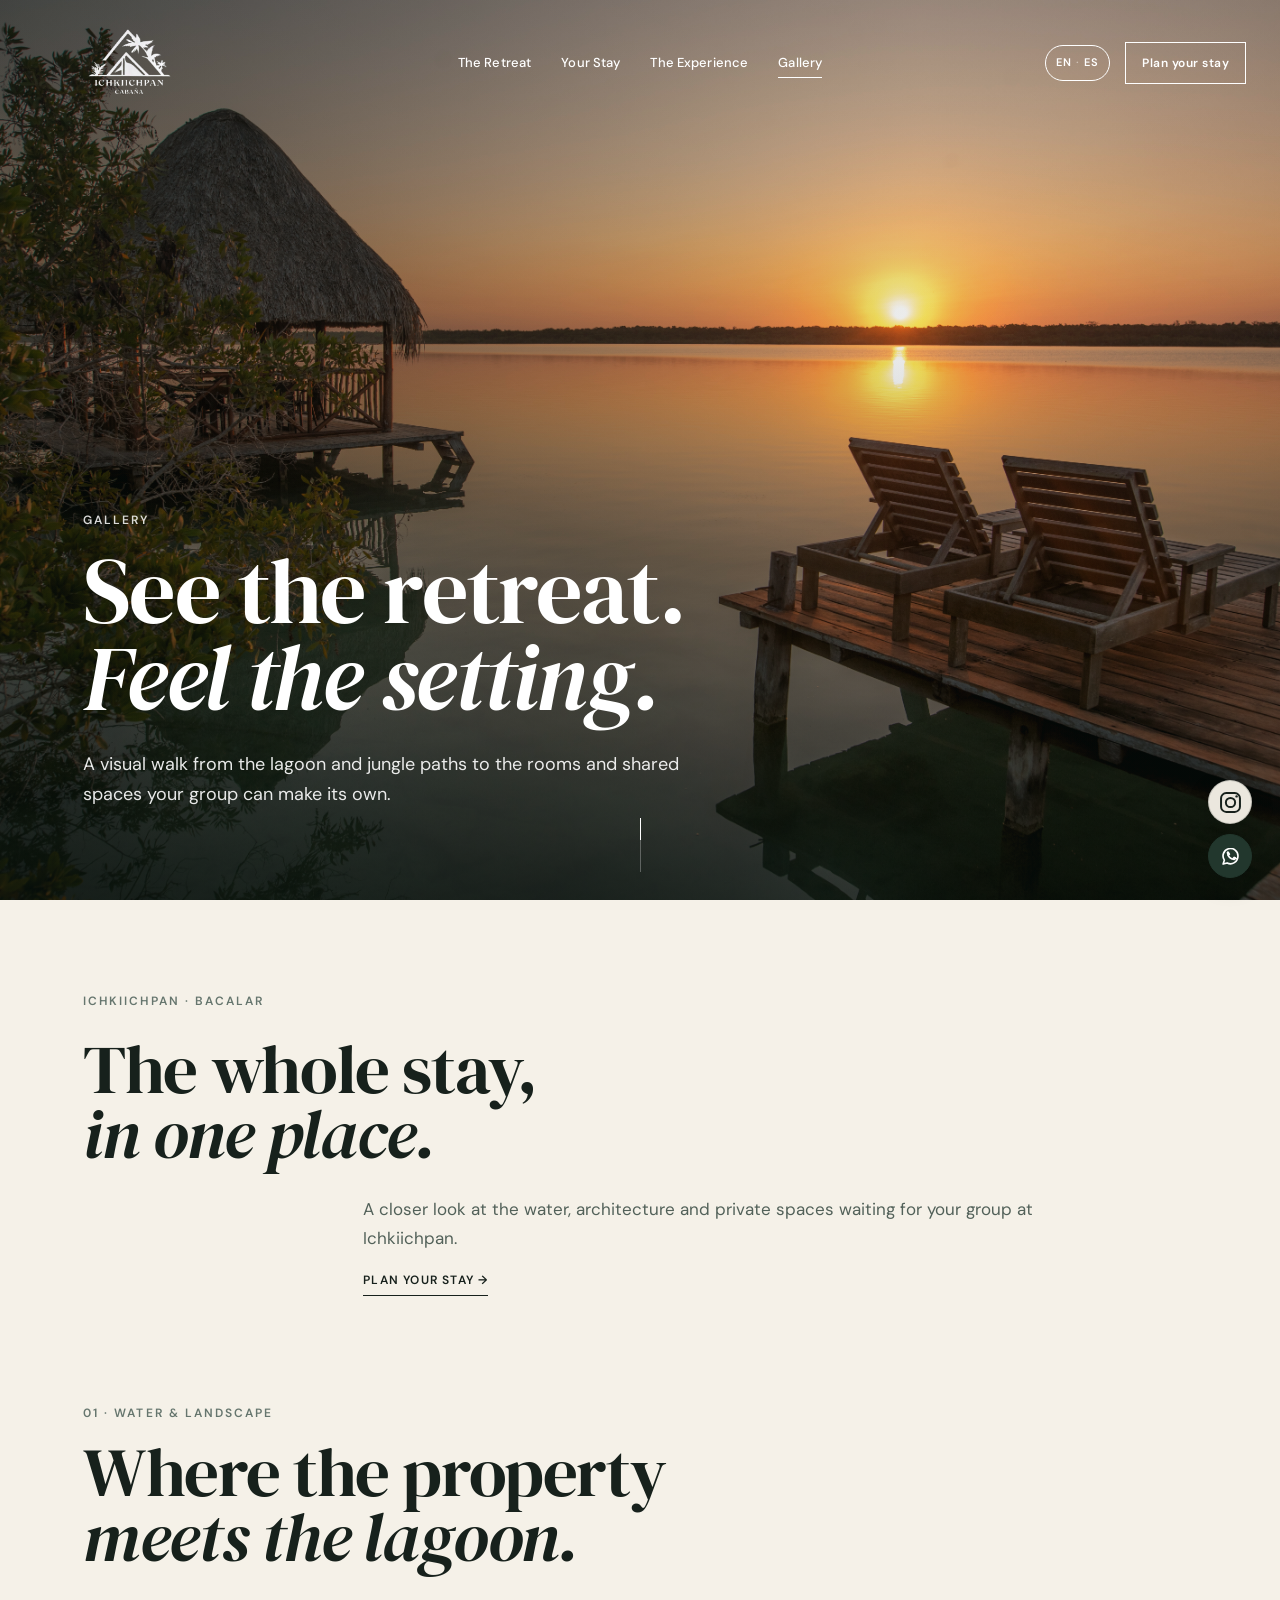
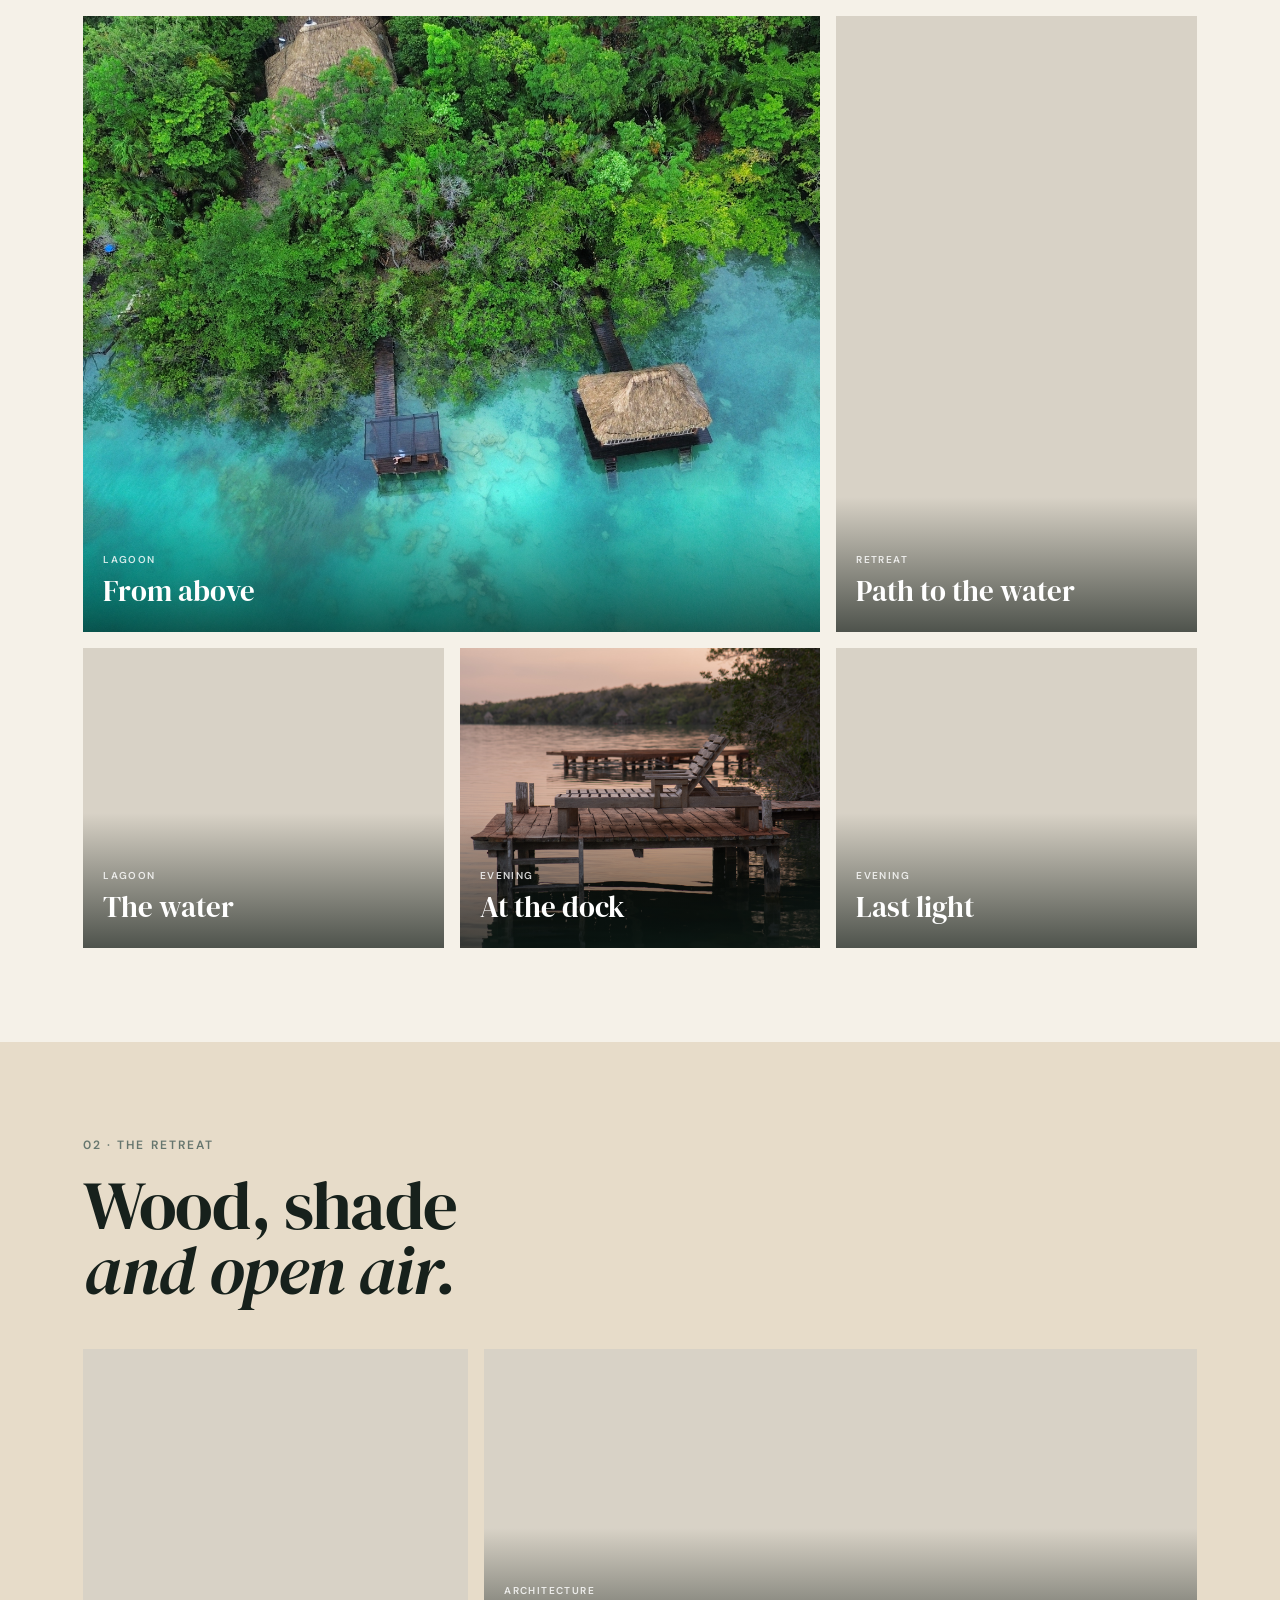
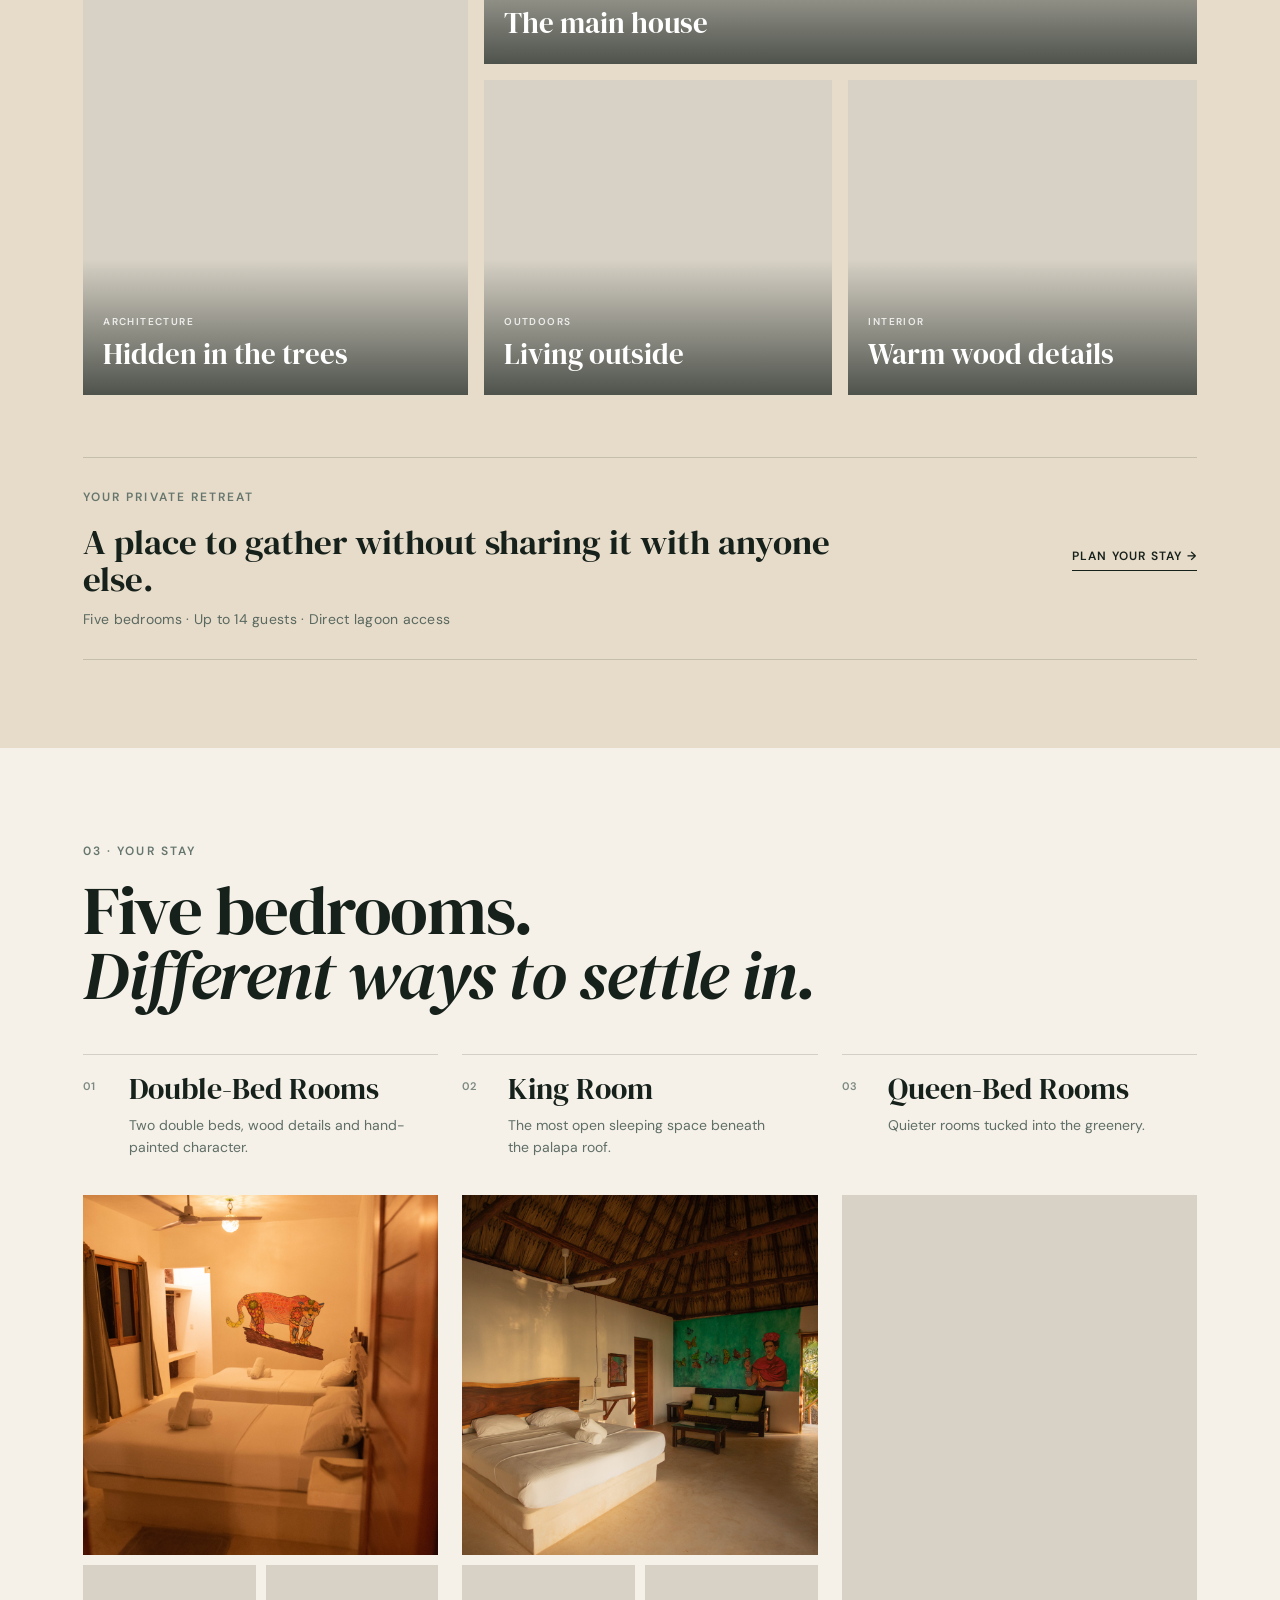
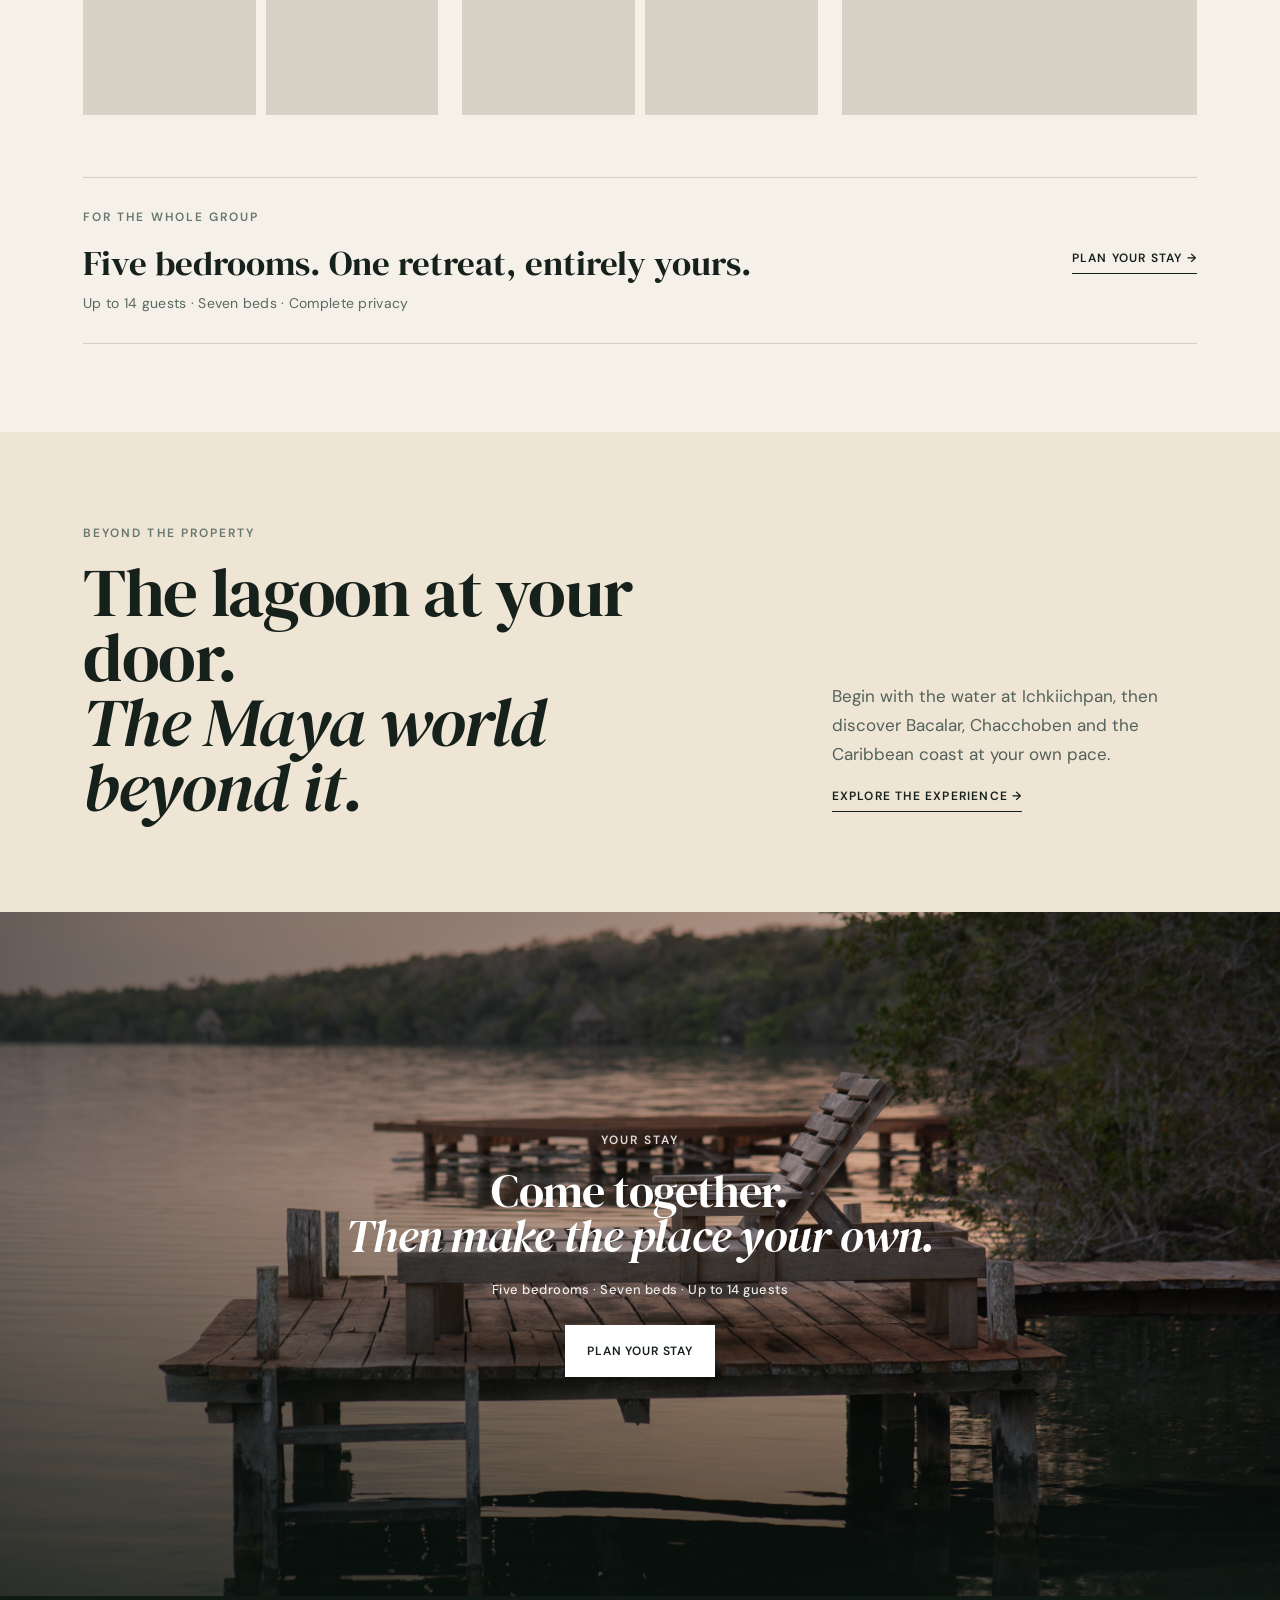
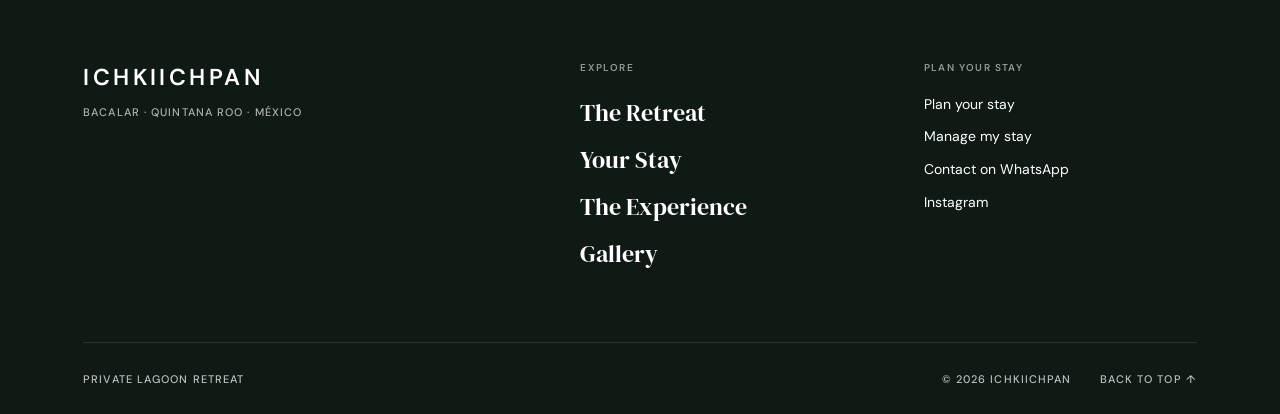
==== commit f8b9b2e5: "Expand mobile public navigation" ====
--- a/gallery.html
+++ b/gallery.html
@@ -14,7 +14,7 @@
   <link rel="stylesheet" href="gallery.css?v=20260829-01"/>
   <link rel="stylesheet" href="closing.css?v=20260824-01"/>
   <link rel="stylesheet" href="social-float.css?v=20260824-01"/>
-  <link rel="stylesheet" href="shared-public.css?v=20260827-02"/>
+  <link rel="stylesheet" href="shared-public.css?v=20260830-01"/>
 </head>
 <body class="gallery-page">
   <header class="site-header" id="siteHeader">
@@ -127,6 +127,6 @@
   <div class="mobile-menu" id="mobileMenu" aria-hidden="true"><button class="mobile-close" id="menuClose" type="button">Close ×</button><nav><a href="the-retreat.html">The Retreat</a><a href="your-stay.html">Your Stay</a><a href="the-experience.html">The Experience</a><a href="gallery.html" aria-current="page">Gallery</a></nav><a class="solid-button" href="reservations.html#book">Plan your stay</a></div>
   <script src="social-float.js?v=20260824-01"></script>
   <script src="gallery.js?v=20260829-01"></script>
-  <script src="shared-public-ui.js?v=20260829-02"></script>
+  <script src="shared-public-ui.js?v=20260830-02"></script>
 </body>
 </html>
--- a/shared-public.css
+++ b/shared-public.css
@@ -90,6 +90,24 @@
 }
 
 @media (max-width: 760px) {
+  .mobile-menu nav {
+    gap: 3px;
+    margin: 26px 0 24px;
+    overflow-y: auto;
+  }
+
+  .mobile-menu nav a {
+    width: max-content;
+    max-width: 100%;
+    padding: 3px 0;
+    font-size: clamp(31px, 9.5vw, 41px);
+    line-height: 1.02;
+  }
+
+  .mobile-menu nav a[aria-current="page"] {
+    color: #66766e;
+  }
+
   .site-footer {
     grid-template-columns: 1fr;
     gap: 38px;
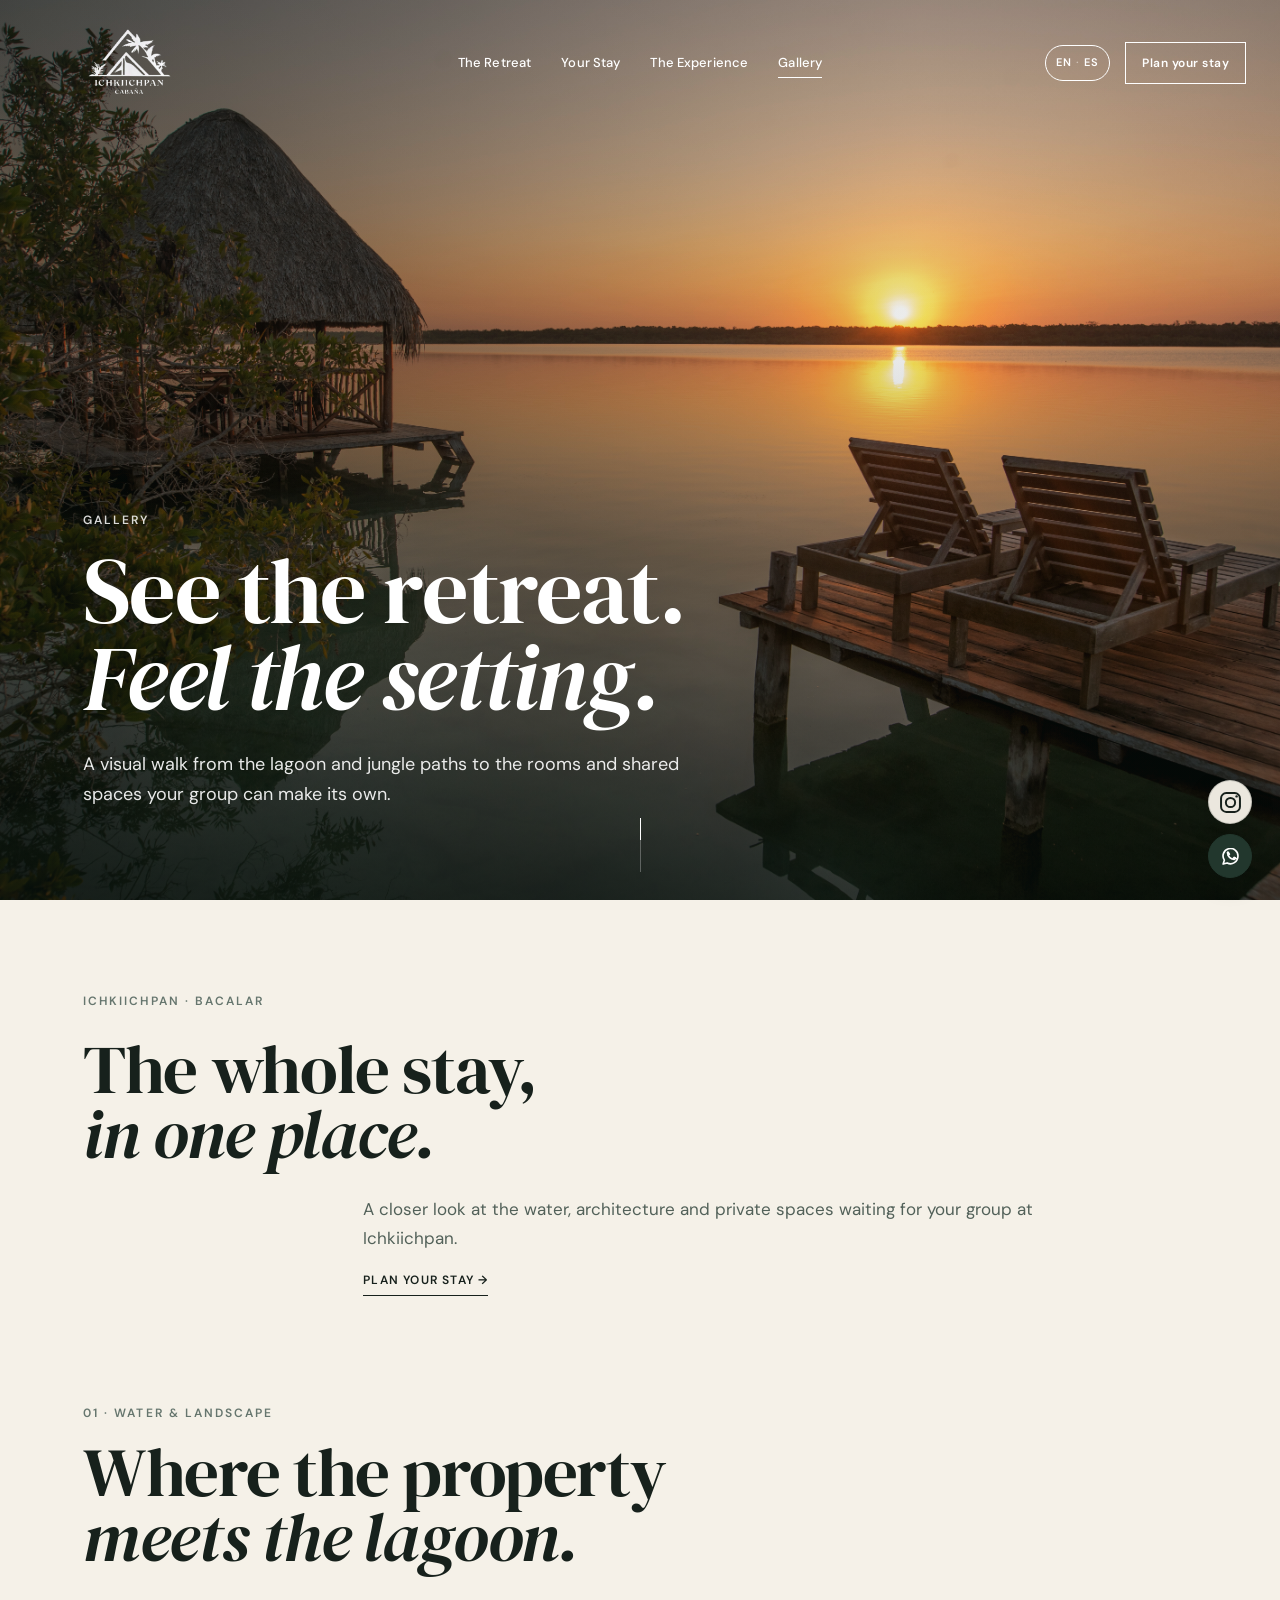
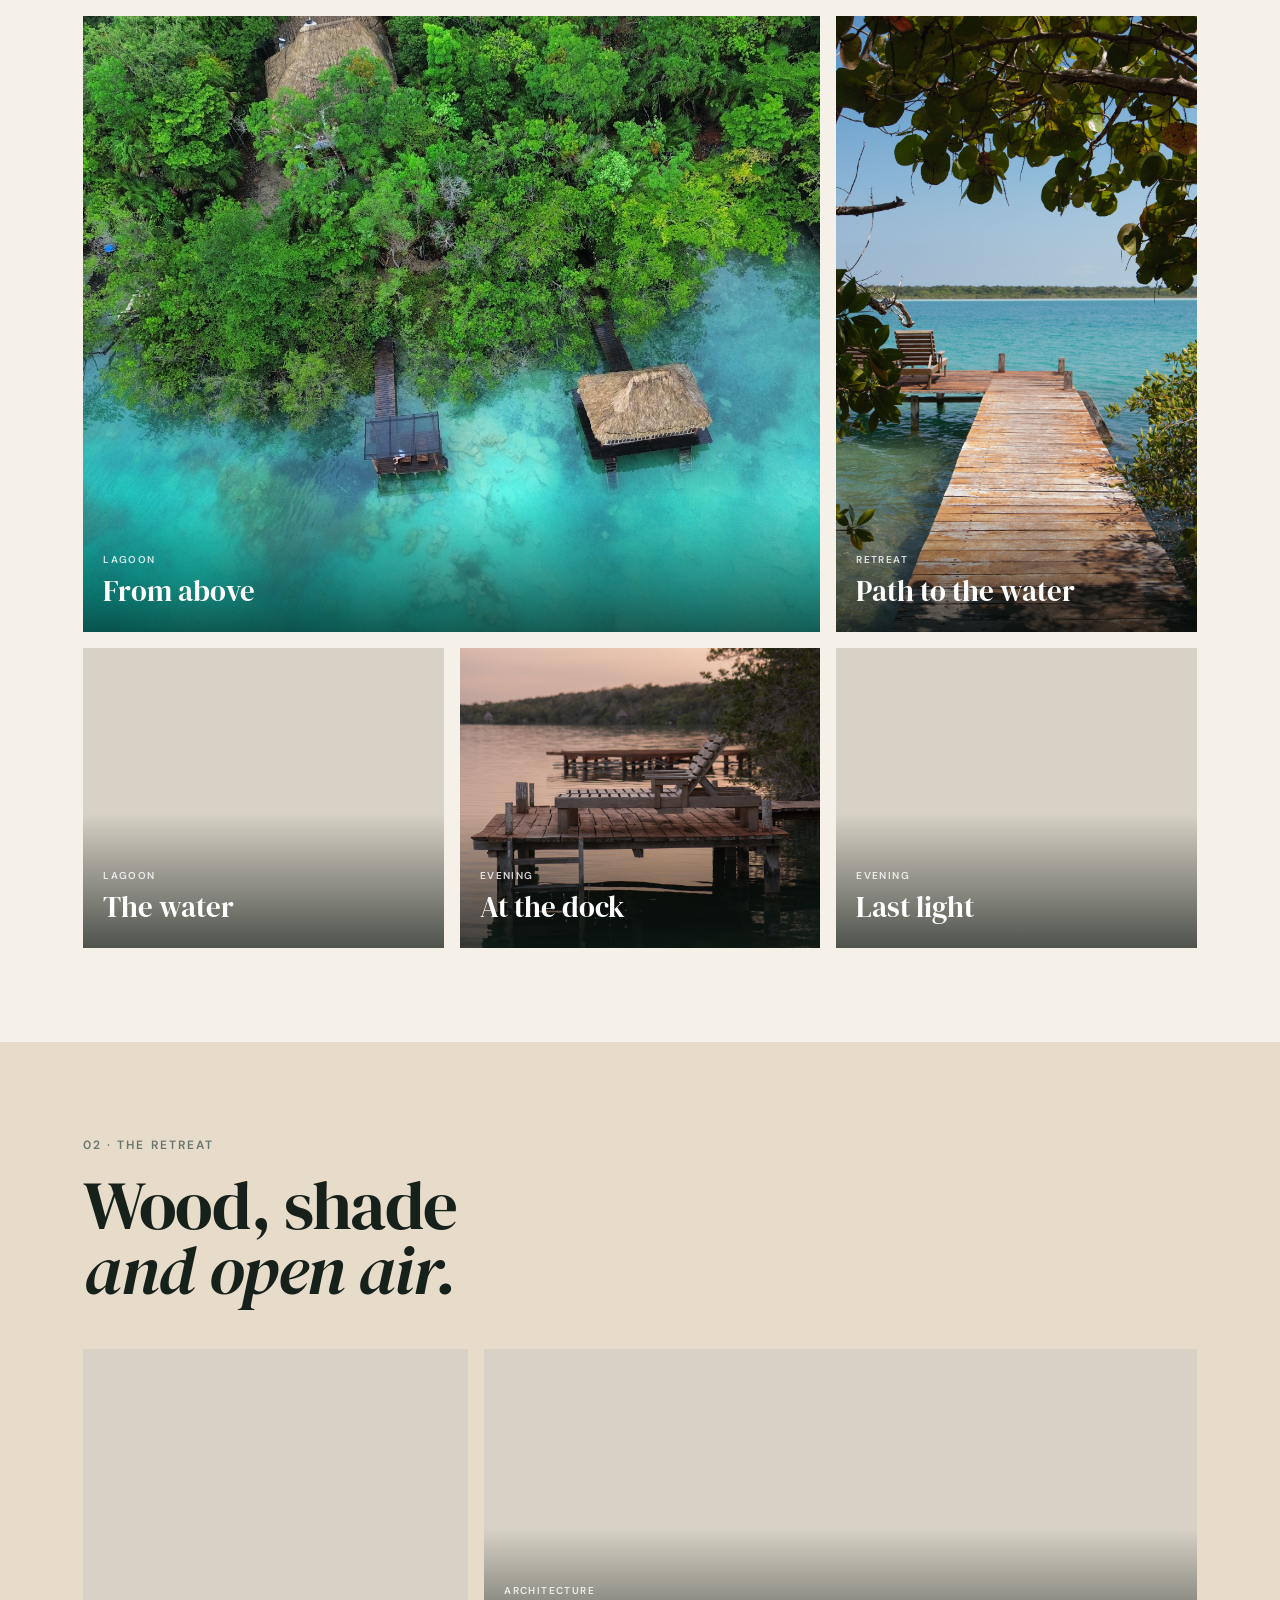
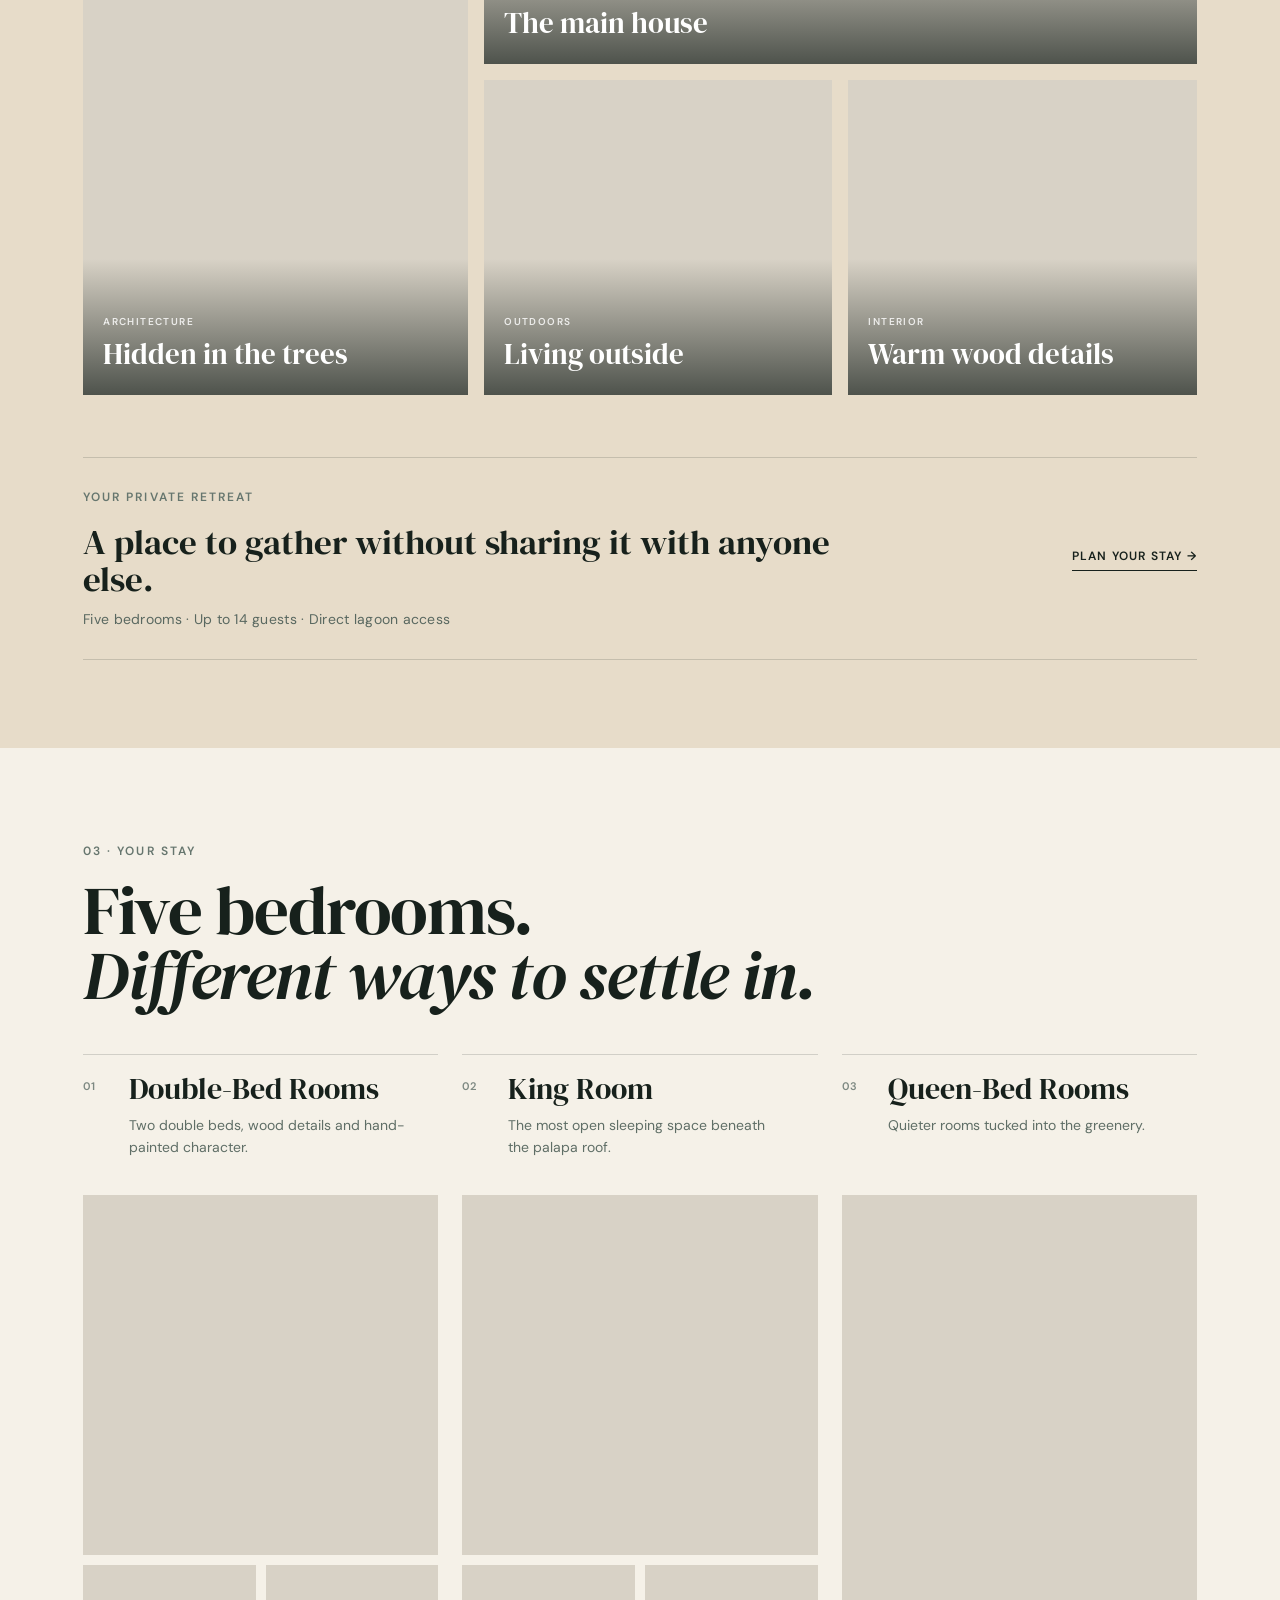
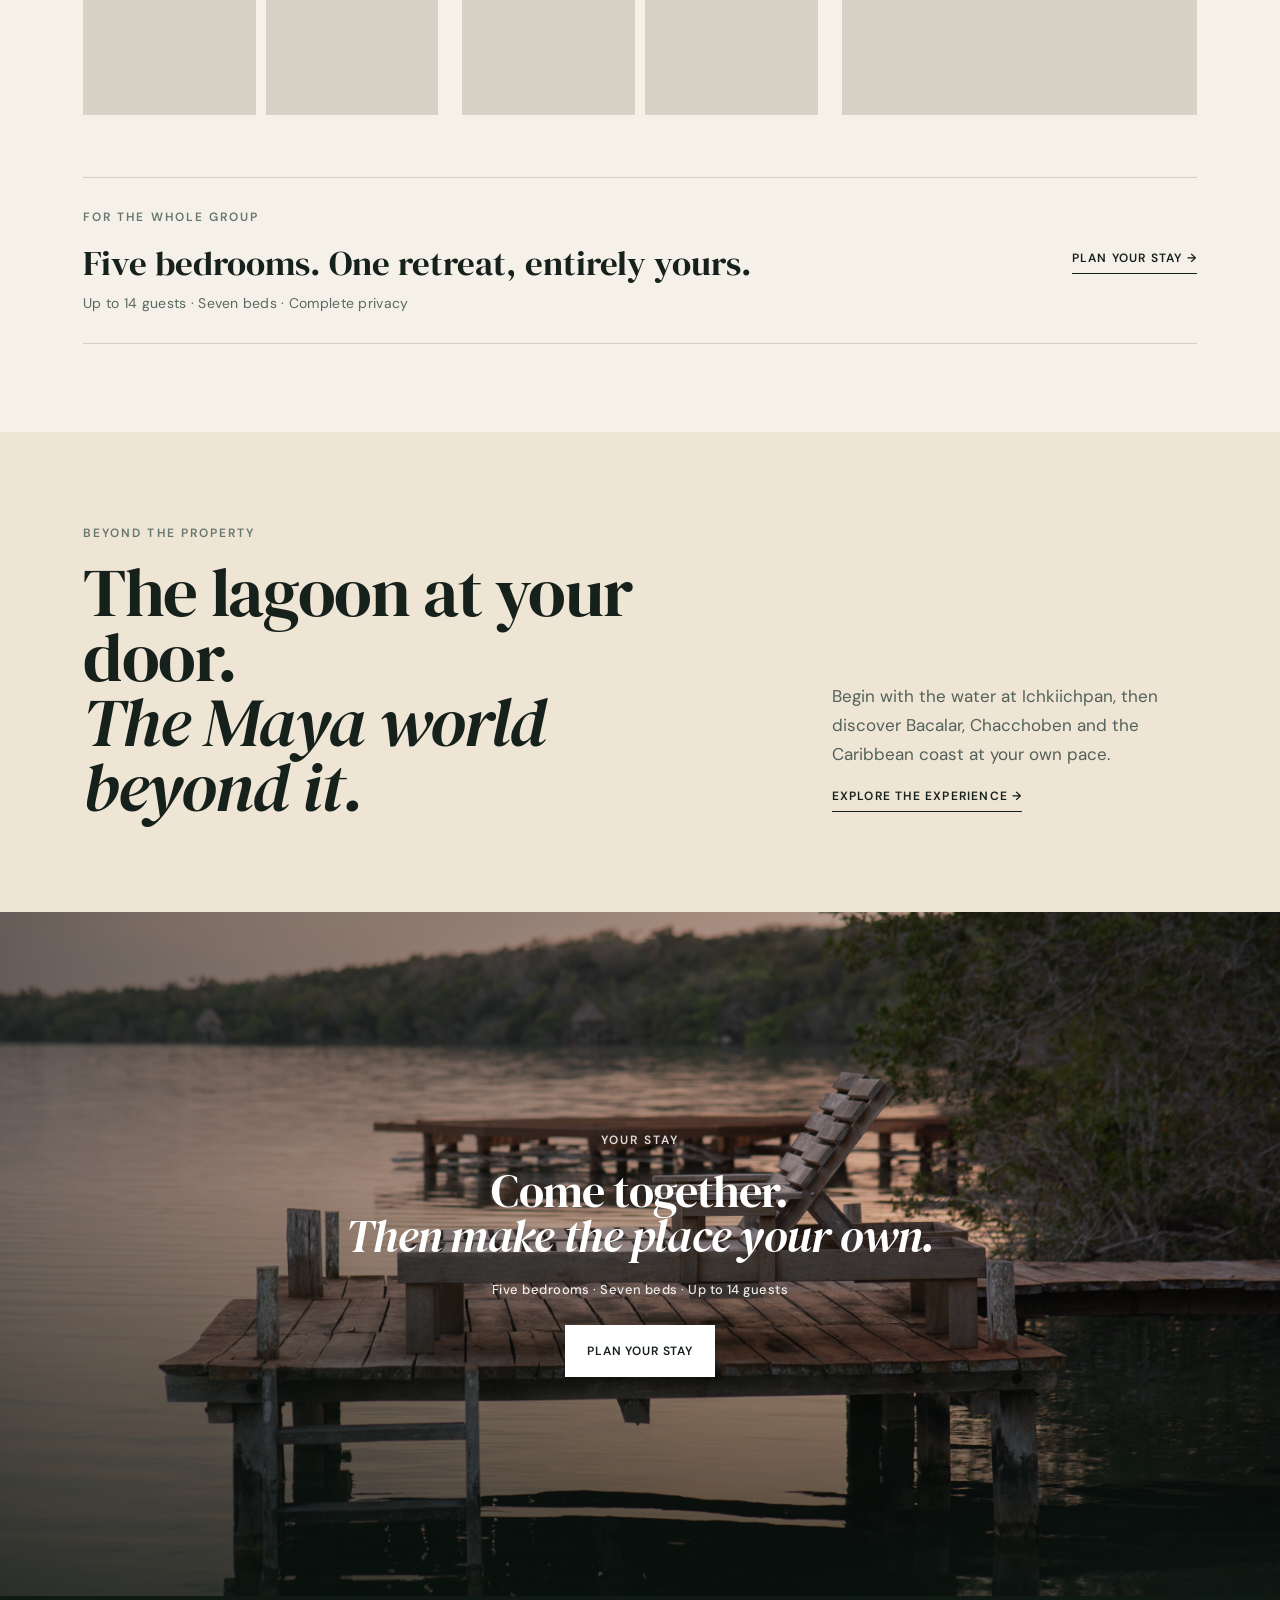
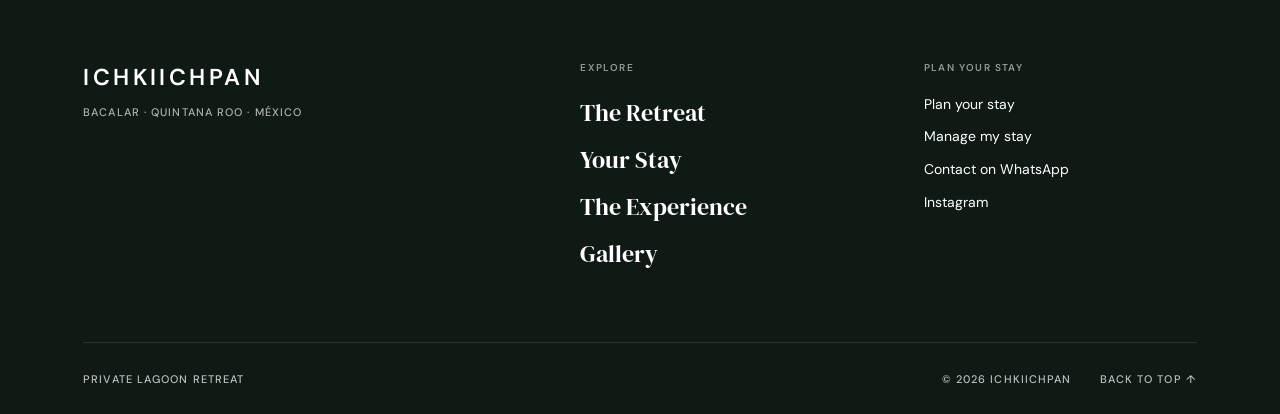
==== commit ff3832b9: "Rebuild mobile Retreat experience" ====
--- a/gallery.html
+++ b/gallery.html
@@ -14,7 +14,7 @@
   <link rel="stylesheet" href="gallery.css?v=20260829-01"/>
   <link rel="stylesheet" href="closing.css?v=20260824-01"/>
   <link rel="stylesheet" href="social-float.css?v=20260824-01"/>
-  <link rel="stylesheet" href="shared-public.css?v=20260830-01"/>
+  <link rel="stylesheet" href="shared-public.css?v=20260901-01"/>
 </head>
 <body class="gallery-page">
   <header class="site-header" id="siteHeader">
@@ -126,7 +126,7 @@
   <div class="social-float" aria-label="Contact Ichkiichpan"></div>
   <div class="mobile-menu" id="mobileMenu" aria-hidden="true"><button class="mobile-close" id="menuClose" type="button">Close ×</button><nav><a href="the-retreat.html">The Retreat</a><a href="your-stay.html">Your Stay</a><a href="the-experience.html">The Experience</a><a href="gallery.html" aria-current="page">Gallery</a></nav><a class="solid-button" href="reservations.html#book">Plan your stay</a></div>
   <script src="social-float.js?v=20260824-01"></script>
-  <script src="gallery.js?v=20260829-01"></script>
-  <script src="shared-public-ui.js?v=20260830-02"></script>
+  <script src="gallery.js?v=20260901-01"></script>
+  <script src="shared-public-ui.js?v=20260901-01"></script>
 </body>
 </html>
--- a/shared-public.css
+++ b/shared-public.css
@@ -79,6 +79,11 @@
   transform: translateY(8px);
 }
 
+.mobile-hero-cta,
+.mobile-booking-bar {
+  display: none;
+}
+
 @media (max-width: 900px) {
   .site-footer {
     grid-template-columns: 1fr 1fr;
@@ -90,9 +95,56 @@
 }
 
 @media (max-width: 760px) {
+  body.has-mobile-booking-bar {
+    padding-bottom: calc(68px + env(safe-area-inset-bottom));
+  }
+
+  .site-header {
+    min-height: 76px;
+    padding: 10px 16px;
+  }
+
+  .site-header.scrolled {
+    min-height: 68px;
+    padding: 7px 16px;
+  }
+
+  .site-header .wordmark {
+    width: 118px;
+    height: 54px;
+  }
+
+  .site-header .menu-button {
+    width: 44px;
+    height: 44px;
+    padding: 10px;
+  }
+
+  .mobile-menu {
+    padding: max(20px, env(safe-area-inset-top)) 20px calc(24px + env(safe-area-inset-bottom));
+  }
+
+  .mobile-menu-top {
+    display: flex;
+    align-items: center;
+    justify-content: space-between;
+  }
+
+  .mobile-menu-wordmark {
+    width: 126px;
+    height: 58px;
+    background: url("assets/logo-cropped.png") center/contain no-repeat;
+  }
+
+  .mobile-close {
+    min-width: 44px;
+    min-height: 44px;
+    padding: 8px 0 8px 12px;
+  }
+
   .mobile-menu nav {
     gap: 3px;
-    margin: 26px 0 24px;
+    margin: 24px 0;
     overflow-y: auto;
   }
 
@@ -108,6 +160,82 @@
     color: #66766e;
   }
 
+  .mobile-menu-actions {
+    display: grid;
+    grid-template-columns: auto 1fr;
+    gap: 12px;
+    align-items: stretch;
+  }
+
+  .mobile-lang-button {
+    min-width: 76px;
+    min-height: 52px;
+    border: 1px solid var(--ink);
+    border-radius: 999px;
+    background: transparent;
+    color: var(--ink);
+    font-size: 11px;
+    font-weight: 600;
+    letter-spacing: .1em;
+  }
+
+  .mobile-lang-button span {
+    opacity: .45;
+  }
+
+  .mobile-menu-actions .solid-button {
+    min-height: 52px;
+    padding-right: 14px;
+    padding-left: 14px;
+    text-align: center;
+  }
+
+  .mobile-hero-cta {
+    display: inline-flex;
+    min-height: 48px;
+    align-items: center;
+    justify-content: center;
+    margin-top: 24px;
+    padding: 13px 20px;
+    border: 1px solid rgba(255, 255, 255, .82);
+    color: #fff;
+    font-size: 10px;
+    font-weight: 600;
+    letter-spacing: .1em;
+    text-transform: uppercase;
+  }
+
+  .mobile-booking-bar {
+    position: fixed;
+    z-index: 80;
+    right: 0;
+    bottom: 0;
+    left: 0;
+    display: block;
+    padding: 8px 12px calc(8px + env(safe-area-inset-bottom));
+    border-top: 1px solid rgba(23, 33, 28, .14);
+    background: rgba(245, 241, 232, .96);
+    backdrop-filter: blur(16px);
+  }
+
+  .mobile-booking-bar a {
+    display: flex;
+    min-height: 48px;
+    align-items: center;
+    justify-content: center;
+    background: var(--green);
+    color: #fff;
+    font-size: 11px;
+    font-weight: 600;
+    letter-spacing: .09em;
+    text-transform: uppercase;
+  }
+
+  .mobile-lazy-bg:not(.is-loaded) {
+    background-image: none !important;
+    background-color: #516a5d;
+  }
+
   .site-footer {
     grid-template-columns: 1fr;
     gap: 38px;
@@ -124,4 +252,20 @@
   .social-float {
     right: 16px;
   }
-}
+
+  .has-mobile-booking-bar .social-float {
+    right: 12px;
+    bottom: calc(82px + env(safe-area-inset-bottom));
+  }
+
+  .has-mobile-booking-bar .social-float-link {
+    width: 42px;
+    height: 42px;
+  }
+}
+
+@media (max-width: 380px) {
+  .mobile-menu nav a {
+    font-size: 30px;
+  }
+}
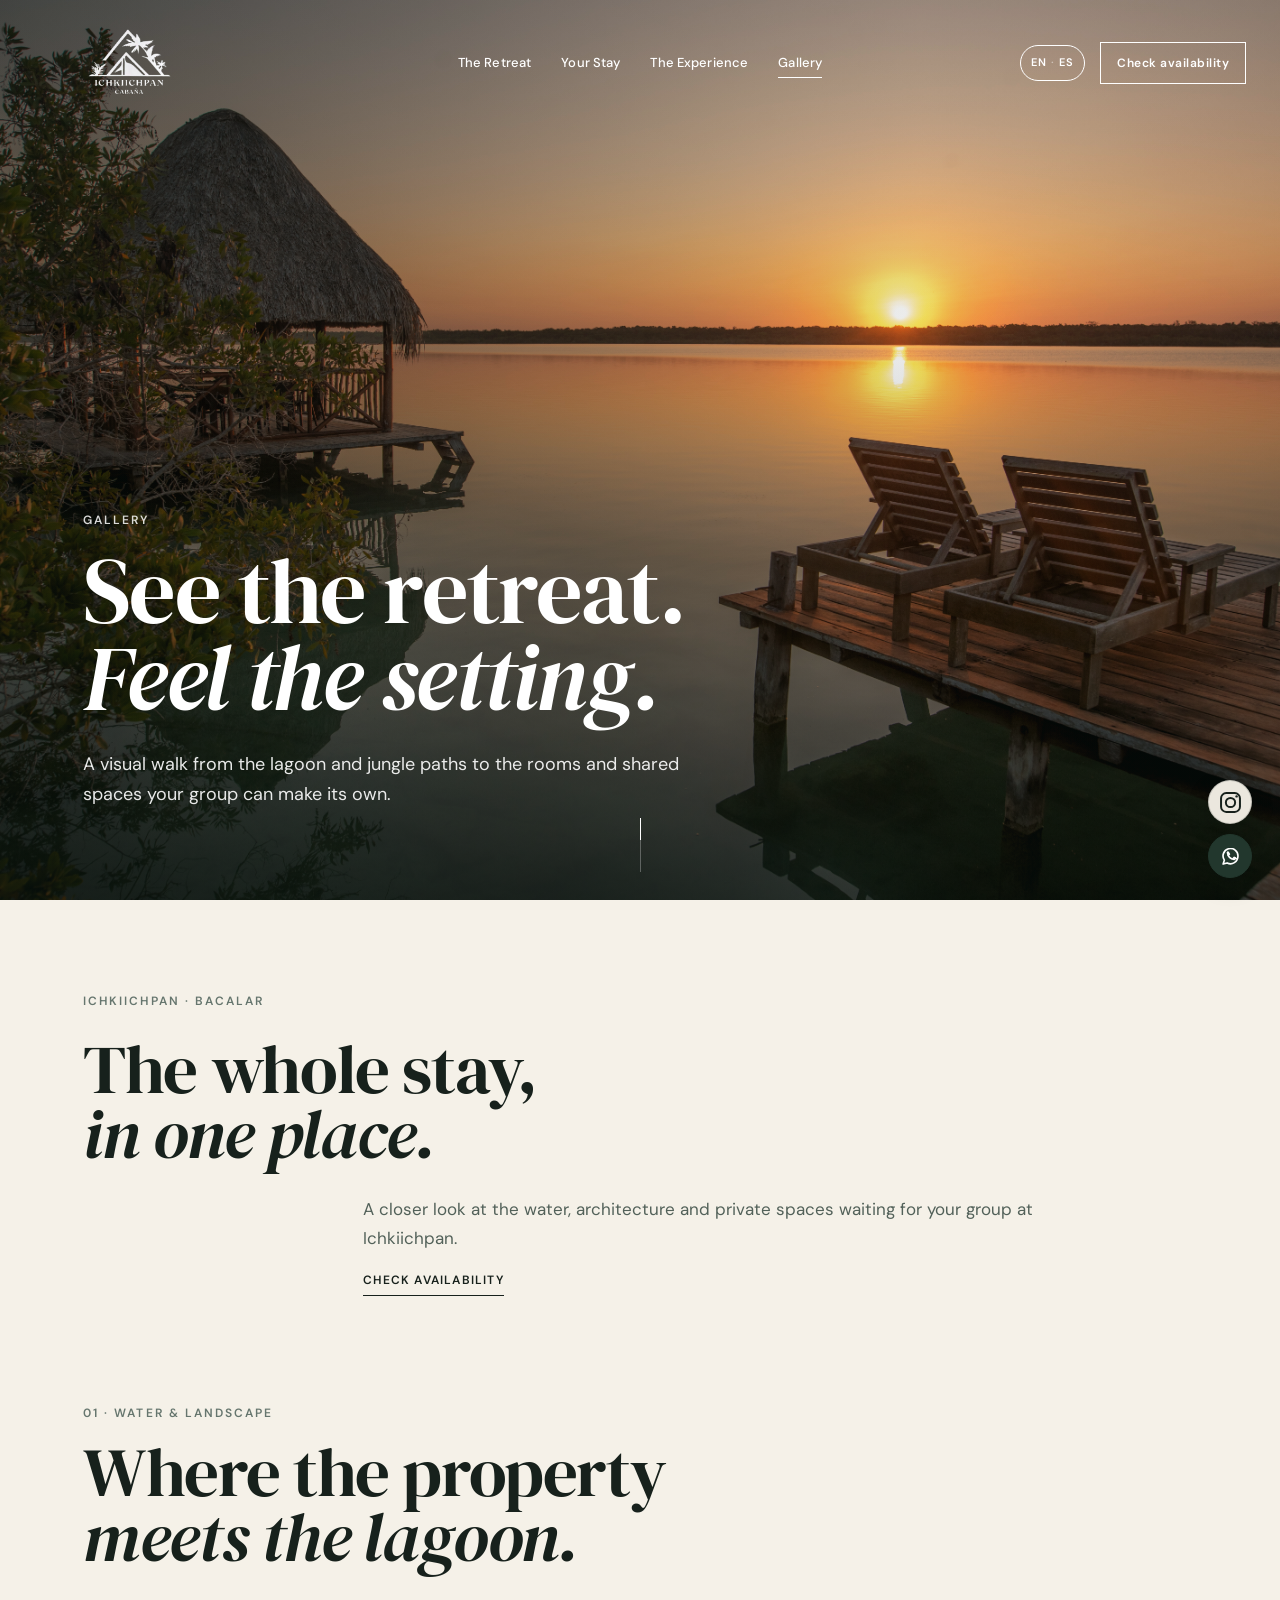
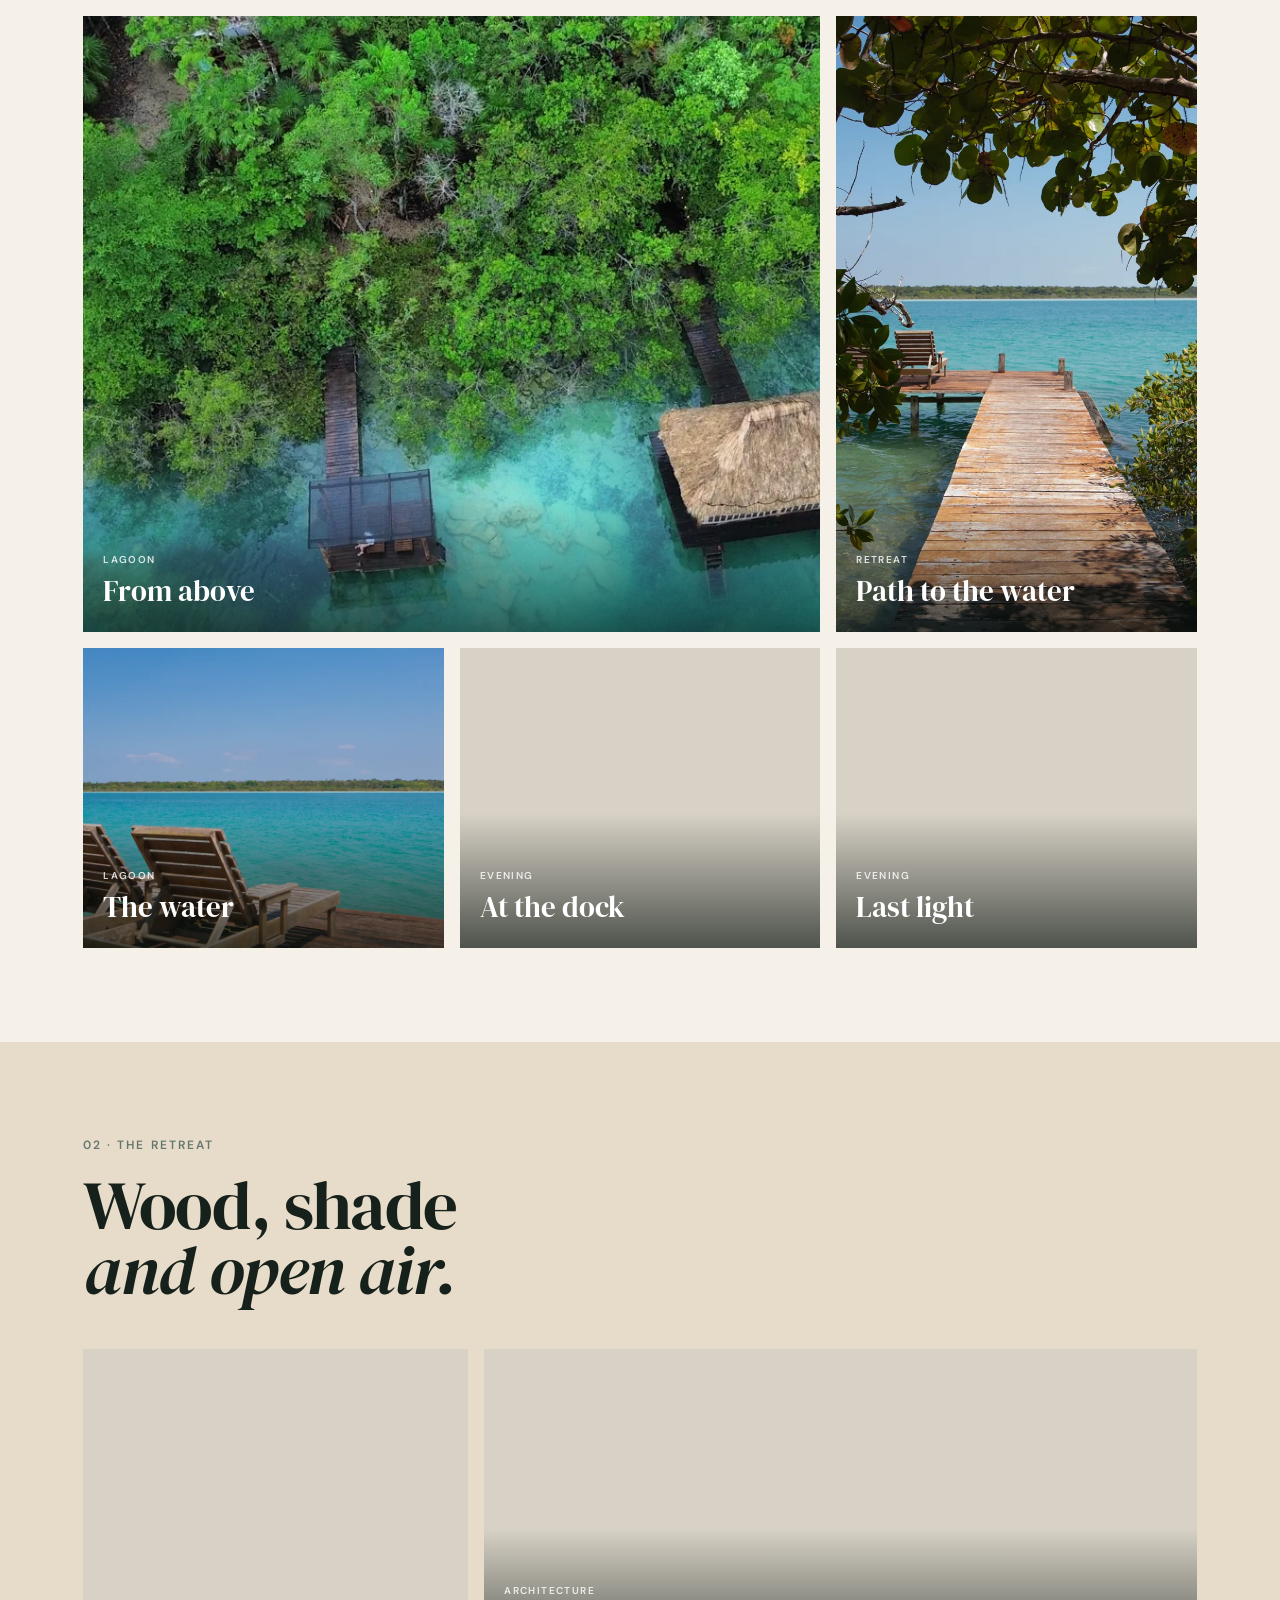
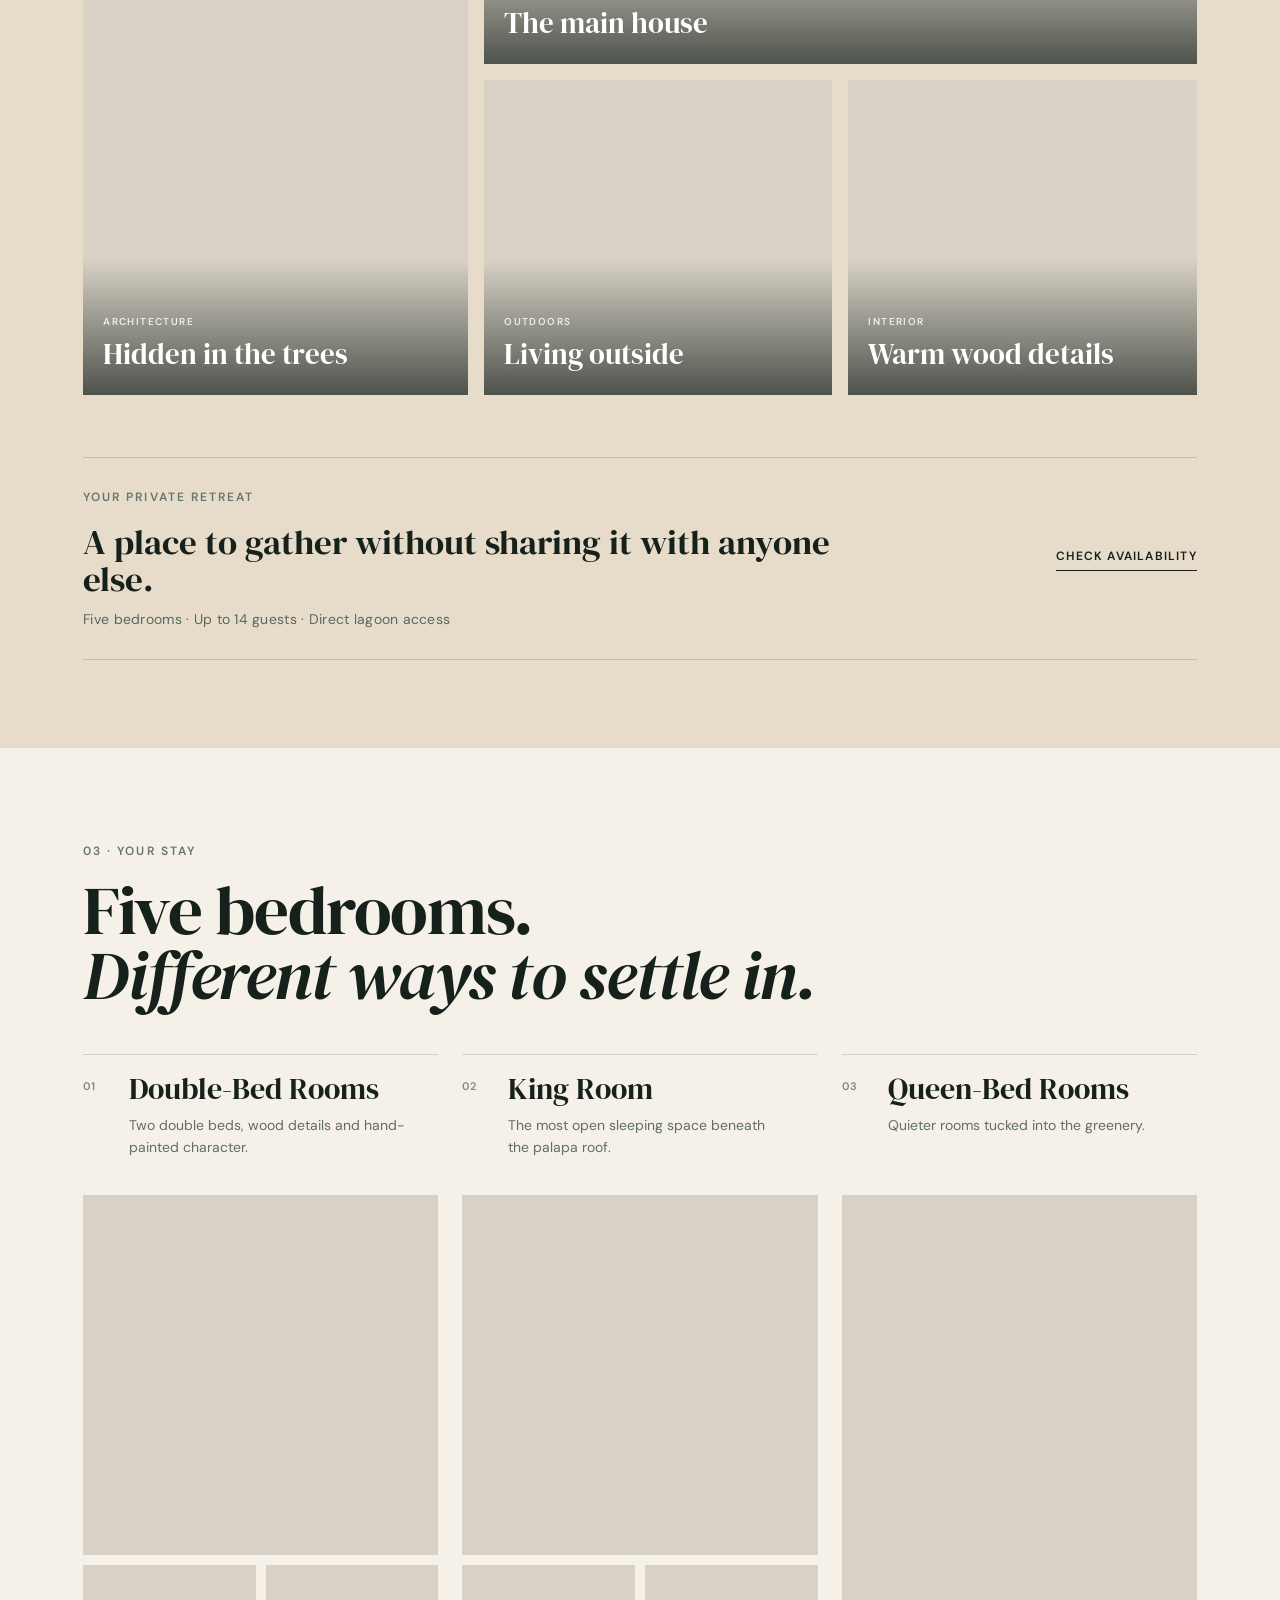
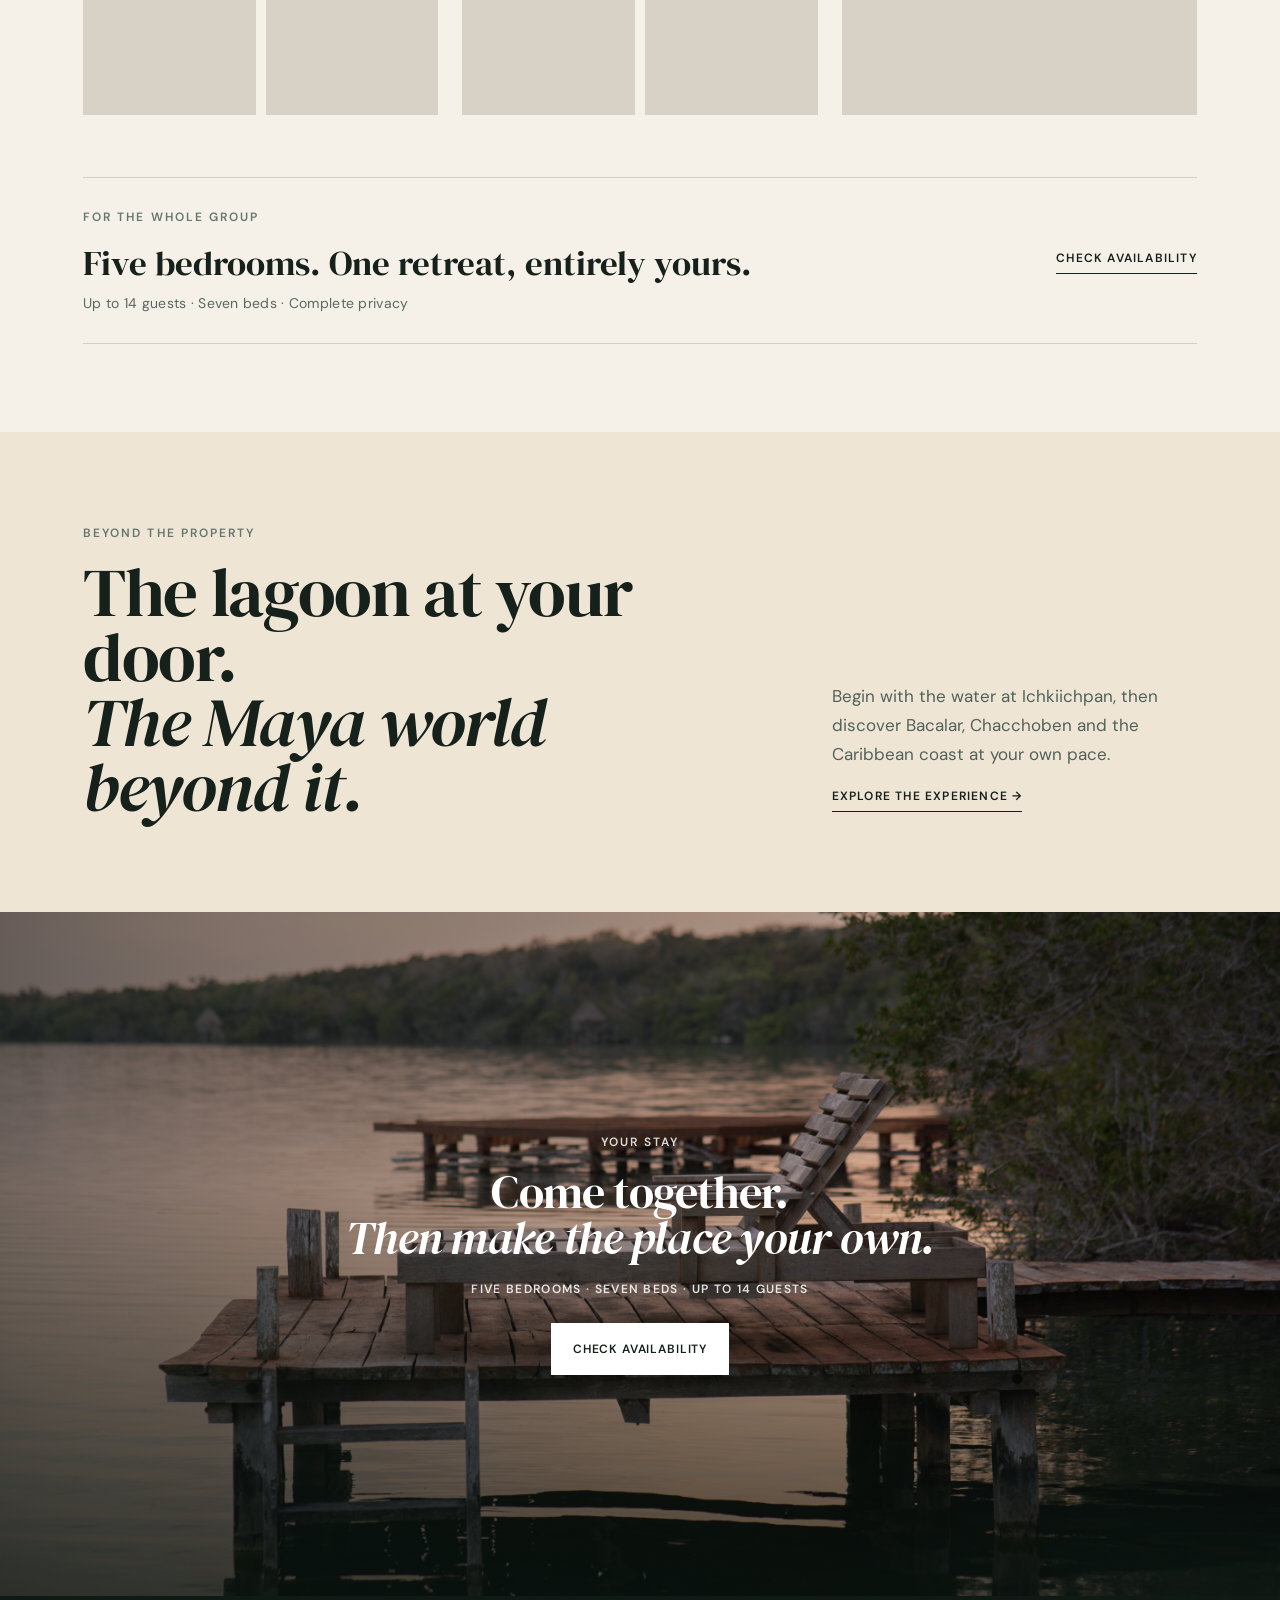
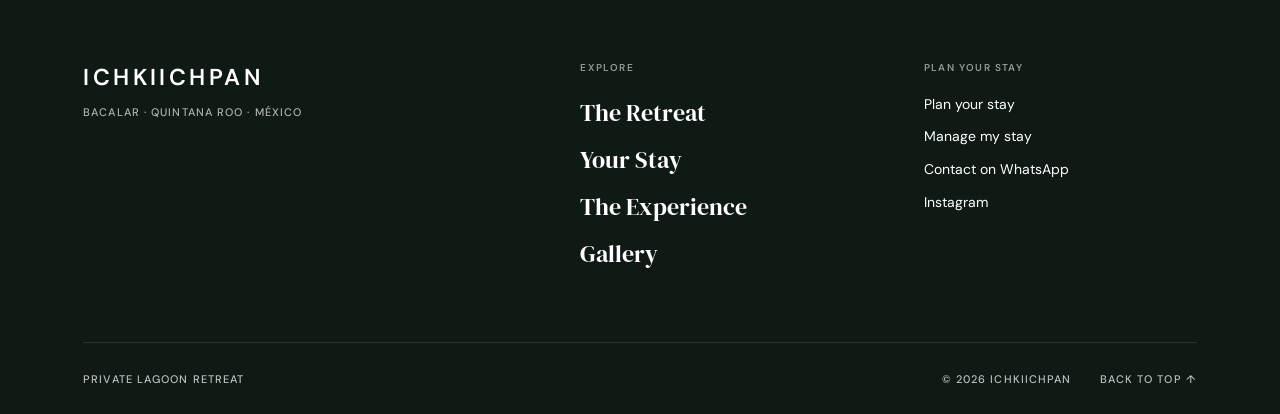
==== commit 1d879c02: "Rebuild Gallery mobile browsing" ====
--- a/gallery.html
+++ b/gallery.html
@@ -6,15 +6,22 @@
   <meta name="theme-color" content="#1c3028"/>
   <meta name="description" content="Explore Ichkiichpan through the Bacalar Lagoon, architecture, bedrooms and private spaces shared by your group."/>
   <title>Gallery — Ichkiichpan</title>
+  <link rel="canonical" href="https://anverabusinesssystems.github.io/ichkicchpan/gallery.html"/>
+  <meta property="og:type" content="website"/>
+  <meta property="og:title" content="Gallery — Ichkiichpan"/>
+  <meta property="og:description" content="See the lagoon, architecture, bedrooms and private spaces at Ichkiichpan."/>
+  <meta property="og:url" content="https://anverabusinesssystems.github.io/ichkicchpan/gallery.html"/>
+  <meta property="og:image" content="https://anverabusinesssystems.github.io/ichkicchpan/assets/sunset-wide.jpg"/>
+  <meta name="twitter:card" content="summary_large_image"/>
   <link rel="icon" href="assets/logo-cropped.png" type="image/png"/>
   <link rel="preconnect" href="https://fonts.googleapis.com">
   <link rel="preconnect" href="https://fonts.gstatic.com" crossorigin>
   <link href="https://fonts.googleapis.com/css2?family=DM+Sans:wght@400;500;600&family=DM+Serif+Display&display=swap" rel="stylesheet">
   <link rel="stylesheet" href="styles.css?v=20260818-0102"/>
-  <link rel="stylesheet" href="gallery.css?v=20260829-01"/>
+  <link rel="stylesheet" href="gallery.css?v=20260904-01"/>
   <link rel="stylesheet" href="closing.css?v=20260824-01"/>
   <link rel="stylesheet" href="social-float.css?v=20260824-01"/>
-  <link rel="stylesheet" href="shared-public.css?v=20260901-01"/>
+  <link rel="stylesheet" href="shared-public.css?v=20260904-01"/>
 </head>
 <body class="gallery-page">
   <header class="site-header" id="siteHeader">
@@ -27,19 +34,23 @@
     </nav>
     <div class="header-actions">
       <button class="lang-button" id="langButton" type="button">EN <span>·</span> ES</button>
-      <a class="outline-button" href="reservations.html#book">Plan your stay</a>
-      <button class="menu-button" id="menuButton" type="button" aria-label="Open menu"><span></span><span></span></button>
+      <a class="outline-button" href="reservations.html#book" data-shared="availability">Check availability</a>
+      <button class="menu-button" id="menuButton" type="button" aria-label="Open menu" aria-controls="mobileMenu" aria-expanded="false"><span></span><span></span></button>
     </div>
   </header>
 
   <main id="top">
     <section class="gallery-hero">
-      <img src="assets/sunset-wide.jpg" data-i18n-alt="heroAlt" alt="Sunset over Bacalar Lagoon at Ichkiichpan" fetchpriority="high" decoding="async"/>
+      <picture>
+        <source media="(max-width: 760px)" srcset="assets/gallery-hero-mobile.webp"/>
+        <img src="assets/sunset-wide.jpg" data-i18n-alt="heroAlt" alt="Sunset over Bacalar Lagoon at Ichkiichpan" fetchpriority="high" decoding="async"/>
+      </picture>
       <div class="gallery-hero-shade"></div>
       <div class="gallery-hero-copy">
         <p class="kicker light" data-i18n="heroLabel">Gallery</p>
         <h1 data-i18n="heroTitle">See the retreat.<br><em>Feel the setting.</em></h1>
         <p data-i18n="heroBody">A visual walk from the lagoon and jungle paths to the rooms and shared spaces your group can make its own.</p>
+        <a class="mobile-hero-cta" href="reservations.html#book" data-shared="availability">Check availability</a>
       </div>
       <div class="scroll-cue" aria-hidden="true"><span></span></div>
     </section>
@@ -50,7 +61,7 @@
         <h2 data-i18n="introTitle">The whole stay,<br><em>in one place.</em></h2>
         <div class="gallery-intro-support">
           <p data-i18n="introBody">A closer look at the water, architecture and private spaces waiting for your group at Ichkiichpan.</p>
-          <a class="gallery-text-link" href="reservations.html#book" data-i18n="planArrow">Plan your stay →</a>
+          <a class="gallery-text-link" href="reservations.html#book" data-shared="availability">Check availability</a>
         </div>
       </div>
     </section>
@@ -60,12 +71,12 @@
         <p class="kicker" data-i18n="waterLabel">01 · Water &amp; Landscape</p>
         <h2 data-i18n="waterTitle">Where the property<br><em>meets the lagoon.</em></h2>
       </div>
-      <div class="mosaic mosaic-landscape">
-        <figure class="gallery-item"><img src="assets/aerial-lagoon.jpg" data-i18n-alt="aerialAlt" alt="Aerial view of Ichkiichpan and Bacalar Lagoon" loading="lazy" decoding="async"><figcaption><span data-i18n="lagoonCaption">Lagoon</span><strong data-i18n="aboveCaption">From above</strong></figcaption></figure>
-        <figure class="gallery-item"><img src="assets/dock-path.jpg" data-i18n-alt="pathAlt" alt="Jungle path leading toward the lagoon" loading="lazy" decoding="async"><figcaption><span data-i18n="retreatCaption">Retreat</span><strong data-i18n="pathCaption">Path to the water</strong></figcaption></figure>
-        <figure class="gallery-item"><img src="assets/lagoon-blue.jpg" data-i18n-alt="waterAlt" alt="Blue water of Bacalar Lagoon" loading="lazy" decoding="async"><figcaption><span data-i18n="lagoonCaption">Lagoon</span><strong data-i18n="waterCaption">The water</strong></figcaption></figure>
-        <figure class="gallery-item"><img src="assets/sunset-dock.jpg" data-i18n-alt="dockAlt" alt="Dock at sunset on Bacalar Lagoon" loading="lazy" decoding="async"><figcaption><span data-i18n="eveningCaption">Evening</span><strong data-i18n="dockCaption">At the dock</strong></figcaption></figure>
-        <figure class="gallery-item"><img src="assets/hero-sunset.jpg" data-i18n-alt="lastLightAlt" alt="Sunset across Bacalar Lagoon" loading="lazy" decoding="async"><figcaption><span data-i18n="eveningCaption">Evening</span><strong data-i18n="lastLightCaption">Last light</strong></figcaption></figure>
+      <div class="mosaic mosaic-landscape" data-gallery-track data-gallery-key="water">
+        <figure class="gallery-item"><picture><source media="(max-width: 760px)" srcset="assets/gallery-aerial-mobile.webp"/><img src="assets/aerial-lagoon.jpg" data-i18n-alt="aerialAlt" alt="Aerial view of Ichkiichpan and Bacalar Lagoon" loading="lazy" decoding="async"/></picture><figcaption><span data-i18n="lagoonCaption">Lagoon</span><strong data-i18n="aboveCaption">From above</strong></figcaption></figure>
+        <figure class="gallery-item"><picture><source media="(max-width: 760px)" srcset="assets/gallery-path-mobile.webp"/><img src="assets/dock-path.jpg" data-i18n-alt="pathAlt" alt="Jungle path leading toward the lagoon" loading="lazy" decoding="async"/></picture><figcaption><span data-i18n="retreatCaption">Retreat</span><strong data-i18n="pathCaption">Path to the water</strong></figcaption></figure>
+        <figure class="gallery-item"><picture><source media="(max-width: 760px)" srcset="assets/gallery-water-mobile.webp"/><img src="assets/lagoon-blue.jpg" data-i18n-alt="waterAlt" alt="Blue water of Bacalar Lagoon" loading="lazy" decoding="async"/></picture><figcaption><span data-i18n="lagoonCaption">Lagoon</span><strong data-i18n="waterCaption">The water</strong></figcaption></figure>
+        <figure class="gallery-item"><picture><source media="(max-width: 760px)" srcset="assets/gallery-dock-mobile.webp"/><img src="assets/sunset-dock.jpg" data-i18n-alt="dockAlt" alt="Dock at sunset on Bacalar Lagoon" loading="lazy" decoding="async"/></picture><figcaption><span data-i18n="eveningCaption">Evening</span><strong data-i18n="dockCaption">At the dock</strong></figcaption></figure>
+        <figure class="gallery-item"><picture><source media="(max-width: 760px)" srcset="assets/gallery-last-light-mobile.webp"/><img src="assets/hero-sunset.jpg" data-i18n-alt="lastLightAlt" alt="Sunset across Bacalar Lagoon" loading="lazy" decoding="async"/></picture><figcaption><span data-i18n="eveningCaption">Evening</span><strong data-i18n="lastLightCaption">Last light</strong></figcaption></figure>
       </div>
     </section>
 
@@ -74,15 +85,15 @@
         <p class="kicker" data-i18n="retreatLabel">02 · The Retreat</p>
         <h2 data-i18n="retreatTitle">Wood, shade<br><em>and open air.</em></h2>
       </div>
-      <div class="mosaic mosaic-retreat">
-        <figure class="gallery-item item-tall"><img src="assets/cabin-portrait.jpg" data-i18n-alt="treesAlt" alt="Ichkiichpan cabin surrounded by vegetation" loading="lazy" decoding="async"><figcaption><span data-i18n="architectureCaption">Architecture</span><strong data-i18n="treesCaption">Hidden in the trees</strong></figcaption></figure>
-        <figure class="gallery-item item-wide"><img src="assets/cabin-exterior.jpg" data-i18n-alt="houseAlt" alt="Exterior of the main Ichkiichpan cabin" loading="lazy" decoding="async"><figcaption><span data-i18n="architectureCaption">Architecture</span><strong data-i18n="houseCaption">The main house</strong></figcaption></figure>
-        <figure class="gallery-item"><img src="assets/outdoor.jpg" data-i18n-alt="outdoorAlt" alt="Outdoor living area at Ichkiichpan" loading="lazy" decoding="async"><figcaption><span data-i18n="outdoorsCaption">Outdoors</span><strong data-i18n="livingCaption">Living outside</strong></figcaption></figure>
-        <figure class="gallery-item"><img src="assets/bedroom.jpg" data-i18n-alt="woodAlt" alt="Bedroom with warm wood details at Ichkiichpan" loading="lazy" decoding="async"><figcaption><span data-i18n="interiorCaption">Interior</span><strong data-i18n="woodCaption">Warm wood details</strong></figcaption></figure>
+      <div class="mosaic mosaic-retreat" data-gallery-track data-gallery-key="retreat">
+        <figure class="gallery-item item-tall"><picture><source media="(max-width: 760px)" srcset="assets/gallery-trees-mobile.webp"/><img src="assets/cabin-portrait.jpg" data-i18n-alt="treesAlt" alt="Ichkiichpan cabin surrounded by vegetation" loading="lazy" decoding="async"/></picture><figcaption><span data-i18n="architectureCaption">Architecture</span><strong data-i18n="treesCaption">Hidden in the trees</strong></figcaption></figure>
+        <figure class="gallery-item item-wide"><picture><source media="(max-width: 760px)" srcset="assets/gallery-house-mobile.webp"/><img src="assets/cabin-exterior.jpg" data-i18n-alt="houseAlt" alt="Exterior of the main Ichkiichpan cabin" loading="lazy" decoding="async"/></picture><figcaption><span data-i18n="architectureCaption">Architecture</span><strong data-i18n="houseCaption">The main house</strong></figcaption></figure>
+        <figure class="gallery-item"><picture><source media="(max-width: 760px)" srcset="assets/gallery-outdoor-mobile.webp"/><img src="assets/outdoor.jpg" data-i18n-alt="outdoorAlt" alt="Outdoor living area at Ichkiichpan" loading="lazy" decoding="async"/></picture><figcaption><span data-i18n="outdoorsCaption">Outdoors</span><strong data-i18n="livingCaption">Living outside</strong></figcaption></figure>
+        <figure class="gallery-item"><picture><source media="(max-width: 760px)" srcset="assets/gallery-wood-mobile.webp"/><img src="assets/bedroom.jpg" data-i18n-alt="woodAlt" alt="Bedroom with warm wood details at Ichkiichpan" loading="lazy" decoding="async"/></picture><figcaption><span data-i18n="interiorCaption">Interior</span><strong data-i18n="woodCaption">Warm wood details</strong></figcaption></figure>
       </div>
       <div class="gallery-booking-prompt">
         <div><p class="kicker" data-i18n="privateLabel">Your private retreat</p><h3 data-i18n="privateTitle">A place to gather without sharing it with anyone else.</h3><p data-i18n="privateAssurance">Five bedrooms · Up to 14 guests · Direct lagoon access</p></div>
-        <a class="gallery-text-link" href="reservations.html#book" data-i18n="planArrow">Plan your stay →</a>
+        <a class="gallery-text-link" href="reservations.html#book" data-shared="availability">Check availability</a>
       </div>
     </section>
 
@@ -94,20 +105,20 @@
       <div class="room-gallery">
         <article class="room-gallery-group">
           <div class="room-gallery-label"><span>01</span><div><strong data-i18n="doubleTitle">Double-Bed Rooms</strong><p data-i18n="doubleBody">Two double beds, wood details and hand-painted character.</p></div></div>
-          <div class="room-photo-row three"><figure><img src="assets/room-double-1.jpg" data-i18n-alt="doubleAlt1" alt="Double-bed room at Ichkiichpan" loading="lazy" decoding="async"></figure><figure><img src="assets/room-double-2.jpg" data-i18n-alt="doubleAlt2" alt="Double-bed room detail at Ichkiichpan" loading="lazy" decoding="async"></figure><figure><img src="assets/room-double-3.jpg" data-i18n-alt="doubleAlt3" alt="Double-bed room interior at Ichkiichpan" loading="lazy" decoding="async"></figure></div>
+          <div class="room-photo-row three" data-gallery-track data-gallery-key="double"><figure><picture><source media="(max-width: 760px)" srcset="assets/room-double-1-mobile.jpg"/><img src="assets/room-double-1.jpg" data-i18n-alt="doubleAlt1" alt="Double-bed room at Ichkiichpan" loading="lazy" decoding="async"/></picture></figure><figure><picture><source media="(max-width: 760px)" srcset="assets/room-double-2-mobile.jpg"/><img src="assets/room-double-2.jpg" data-i18n-alt="doubleAlt2" alt="Double-bed room detail at Ichkiichpan" loading="lazy" decoding="async"/></picture></figure><figure><picture><source media="(max-width: 760px)" srcset="assets/room-double-3-mobile.jpg"/><img src="assets/room-double-3.jpg" data-i18n-alt="doubleAlt3" alt="Double-bed room interior at Ichkiichpan" loading="lazy" decoding="async"/></picture></figure></div>
         </article>
         <article class="room-gallery-group">
           <div class="room-gallery-label"><span>02</span><div><strong data-i18n="kingTitle">King Room</strong><p data-i18n="kingBody">The most open sleeping space beneath the palapa roof.</p></div></div>
-          <div class="room-photo-row three"><figure><img src="assets/room-king-1.jpg" data-i18n-alt="kingAlt1" alt="King room at Ichkiichpan" loading="lazy" decoding="async"></figure><figure><img src="assets/room-king-2.jpg" data-i18n-alt="kingAlt2" alt="King room sitting area at Ichkiichpan" loading="lazy" decoding="async"></figure><figure><img src="assets/room-king-3.jpg" data-i18n-alt="kingAlt3" alt="King room interior at Ichkiichpan" loading="lazy" decoding="async"></figure></div>
+          <div class="room-photo-row three" data-gallery-track data-gallery-key="king"><figure><picture><source media="(max-width: 760px)" srcset="assets/room-king-1-mobile.jpg"/><img src="assets/room-king-1.jpg" data-i18n-alt="kingAlt1" alt="King room at Ichkiichpan" loading="lazy" decoding="async"/></picture></figure><figure><picture><source media="(max-width: 760px)" srcset="assets/room-king-2-mobile.jpg"/><img src="assets/room-king-2.jpg" data-i18n-alt="kingAlt2" alt="King room sitting area at Ichkiichpan" loading="lazy" decoding="async"/></picture></figure><figure><picture><source media="(max-width: 760px)" srcset="assets/room-king-3-mobile.jpg"/><img src="assets/room-king-3.jpg" data-i18n-alt="kingAlt3" alt="King room interior at Ichkiichpan" loading="lazy" decoding="async"/></picture></figure></div>
         </article>
         <article class="room-gallery-group">
           <div class="room-gallery-label"><span>03</span><div><strong data-i18n="queenTitle">Queen-Bed Rooms</strong><p data-i18n="queenBody">Quieter rooms tucked into the greenery.</p></div></div>
-          <div class="room-photo-row one"><figure><img src="assets/room-queen-1.jpg" data-i18n-alt="queenAlt1" alt="Queen room at Ichkiichpan" loading="lazy" decoding="async"></figure></div>
+          <div class="room-photo-row one" data-gallery-track data-gallery-key="queen"><figure><picture><source media="(max-width: 760px)" srcset="assets/room-queen-1-mobile.jpg"/><img src="assets/room-queen-1.jpg" data-i18n-alt="queenAlt1" alt="Queen room at Ichkiichpan" loading="lazy" decoding="async"/></picture></figure></div>
         </article>
       </div>
       <div class="gallery-booking-prompt gallery-room-prompt">
         <div><p class="kicker" data-i18n="groupLabel">For the whole group</p><h3 data-i18n="groupTitle">Five bedrooms. One retreat, entirely yours.</h3><p data-i18n="groupAssurance">Up to 14 guests · Seven beds · Complete privacy</p></div>
-        <a class="gallery-text-link" href="reservations.html#book" data-i18n="planArrow">Plan your stay →</a>
+        <a class="gallery-text-link" href="reservations.html#book" data-shared="availability">Check availability</a>
       </div>
     </section>
 
@@ -116,17 +127,28 @@
       <div class="gallery-bridge-copy"><p data-i18n="beyondBody">Begin with the water at Ichkiichpan, then discover Bacalar, Chacchoben and the Caribbean coast at your own pace.</p><a class="gallery-text-link" href="the-experience.html" data-i18n="experienceArrow">Explore the experience →</a></div>
     </section>
 
-    <section class="shared-closing">
-      <div class="shared-closing-image"></div><div class="shared-closing-shade"></div>
-      <div class="shared-closing-copy"><p class="kicker light" data-i18n="closingLabel">Your stay</p><h2 data-i18n="closingTitle">Come together.<br><em>Then make the place your own.</em></h2><p class="closing-assurance" data-i18n="closingAssurance">Five bedrooms · Seven beds · Up to 14 guests</p><a class="solid-button light-button" href="reservations.html#book">Plan your stay</a></div>
+    <section class="shared-closing mobile-standard-closing">
+      <div class="shared-closing-image mobile-lazy-bg"></div><div class="shared-closing-shade"></div>
+      <div class="shared-closing-copy"><p class="kicker light" data-i18n="closingLabel">Your stay</p><h2 data-i18n="closingTitle">Come together.<br><em>Then make the place your own.</em></h2><p class="closing-assurance" data-i18n="closingAssurance">Five bedrooms · Seven beds · Up to 14 guests</p><a class="solid-button light-button" href="reservations.html#book" data-shared="availability">Check availability</a></div>
     </section>
   </main>
 
   <footer class="site-footer"></footer>
   <div class="social-float" aria-label="Contact Ichkiichpan"></div>
-  <div class="mobile-menu" id="mobileMenu" aria-hidden="true"><button class="mobile-close" id="menuClose" type="button">Close ×</button><nav><a href="the-retreat.html">The Retreat</a><a href="your-stay.html">Your Stay</a><a href="the-experience.html">The Experience</a><a href="gallery.html" aria-current="page">Gallery</a></nav><a class="solid-button" href="reservations.html#book">Plan your stay</a></div>
+  <div class="mobile-booking-bar"><a href="reservations.html#book" data-shared="availability">Check availability</a></div>
+  <div class="mobile-menu" id="mobileMenu" aria-hidden="true"></div>
+
+  <div class="gallery-lightbox" id="galleryLightbox" role="dialog" aria-modal="true" aria-hidden="true" aria-labelledby="galleryLightboxTitle" hidden>
+    <div class="gallery-lightbox-backdrop" data-gallery-close></div>
+    <div class="gallery-lightbox-panel">
+      <button class="gallery-lightbox-close" type="button" data-gallery-close aria-label="Close image viewer">Close ×</button>
+      <button class="gallery-lightbox-arrow gallery-lightbox-prev" type="button" data-gallery-prev aria-label="Previous image">←</button>
+      <figure><img alt=""/><figcaption><strong id="galleryLightboxTitle"></strong><span data-gallery-count></span></figcaption></figure>
+      <button class="gallery-lightbox-arrow gallery-lightbox-next" type="button" data-gallery-next aria-label="Next image">→</button>
+    </div>
+  </div>
   <script src="social-float.js?v=20260824-01"></script>
-  <script src="gallery.js?v=20260901-01"></script>
+  <script src="gallery.js?v=20260904-01"></script>
   <script src="shared-public-ui.js?v=20260901-01"></script>
 </body>
 </html>
--- a/gallery.css
+++ b/gallery.css
@@ -1,11 +1,11 @@
 .gallery-page{background:var(--stone)}
 .gallery-hero{position:relative;height:100svh;min-height:700px;display:flex;align-items:flex-end;overflow:hidden;color:#fff}
-.gallery-hero>img{position:absolute;inset:0;width:100%;height:100%;object-fit:cover;object-position:center 52%}
+.gallery-hero>picture{position:absolute;inset:0}.gallery-hero>picture>img{width:100%;height:100%;object-fit:cover;object-position:center 52%}
 .gallery-hero-shade{position:absolute;inset:0;background:linear-gradient(180deg,rgba(7,17,13,.13),rgba(7,17,13,.02) 38%,rgba(7,17,13,.62)),linear-gradient(90deg,rgba(8,17,13,.38),rgba(8,17,13,.04) 72%)}
 .gallery-hero-copy{position:relative;z-index:2;padding:0 6.5vw 10vh;max-width:1180px}
 .gallery-hero-copy h1,.gallery-intro h2,.gallery-section-head h2,.gallery-experience-bridge h2{font-family:var(--serif);font-weight:400;margin:0;line-height:.94;letter-spacing:-.02em}
 .gallery-hero-copy h1{font-size:clamp(72px,7.2vw,116px)}
-.gallery-hero-copy>p:last-child{font-size:18px;line-height:1.7;max-width:610px;margin:28px 0 0;color:rgba(255,255,255,.9)}
+.gallery-hero-copy>p:last-of-type{font-size:18px;line-height:1.7;max-width:610px;margin:28px 0 0;color:rgba(255,255,255,.9)}
 
 .gallery-intro{display:block;padding:92px 6.5vw 62px}
 .gallery-intro-label{margin-bottom:26px}
@@ -19,7 +19,7 @@
 .gallery-section-head h2,.gallery-experience-bridge h2{font-size:clamp(58px,5.4vw,88px)}
 .mosaic{display:grid;gap:16px}
 .gallery-item{position:relative;margin:0;overflow:hidden;background:#d8d2c6}
-.gallery-item img{width:100%;height:100%;object-fit:cover;display:block;transition:transform .7s ease}
+.gallery-item picture{display:block;width:100%;height:100%}.gallery-item img{width:100%;height:100%;object-fit:cover;display:block;transition:transform .7s ease}
 .gallery-item:hover img{transform:scale(1.025)}
 .gallery-item figcaption{position:absolute;left:0;right:0;bottom:0;padding:55px 20px 18px;color:#fff;background:linear-gradient(transparent,rgba(7,17,13,.66));display:grid;gap:2px}
 .gallery-item figcaption span{font-size:10px;font-weight:600;letter-spacing:.14em;text-transform:uppercase;opacity:.82}
@@ -55,7 +55,7 @@
 .room-photo-row figure:first-child{grid-column:1/-1}
 .room-photo-row.one figure:first-child{grid-row:1/3}
 .room-photo-row.two figure:nth-child(2){grid-column:1/-1}
-.room-photo-row img{width:100%;height:100%;object-fit:cover;display:block;transition:transform .7s ease}
+.room-photo-row picture{display:block;width:100%;height:100%}.room-photo-row img{width:100%;height:100%;object-fit:cover;display:block;transition:transform .7s ease}
 .room-photo-row figure:hover img{transform:scale(1.025)}
 .gallery-room-prompt{margin-top:62px}
 
@@ -65,6 +65,23 @@
 .gallery-bridge-copy p{max-width:520px}
 .closing-assurance{margin:22px 0 0;color:rgba(255,255,255,.9);font-size:13px;font-weight:500;letter-spacing:.035em}
 .shared-closing-copy .closing-assurance+.solid-button{margin-top:25px}
+
+.gallery-item[data-gallery-open],.room-photo-row figure[data-gallery-open]{cursor:zoom-in}
+.gallery-item[data-gallery-open]:focus-visible,.room-photo-row figure[data-gallery-open]:focus-visible{outline:3px solid var(--lagoon);outline-offset:4px}
+.gallery-track-controls{display:none}
+.gallery-lightbox[hidden]{display:none}
+.gallery-lightbox{position:fixed;z-index:140;inset:0;display:grid;place-items:center;color:#fff}
+.gallery-lightbox-backdrop{position:absolute;inset:0;background:rgba(5,12,9,.94);backdrop-filter:blur(10px)}
+.gallery-lightbox-panel{position:relative;z-index:1;width:min(92vw,1280px);height:min(90vh,900px);display:grid;place-items:center}
+.gallery-lightbox-panel figure{width:100%;height:100%;margin:0;display:grid;grid-template-rows:minmax(0,1fr) auto;gap:16px;place-items:center}
+.gallery-lightbox-panel figure img{max-width:100%;max-height:100%;object-fit:contain}
+.gallery-lightbox-panel figcaption{width:100%;display:flex;justify-content:space-between;gap:20px;font-size:12px;letter-spacing:.08em;text-transform:uppercase}
+.gallery-lightbox-panel figcaption strong{font-weight:600}.gallery-lightbox-panel figcaption span{opacity:.7}
+.gallery-lightbox-close,.gallery-lightbox-arrow{position:absolute;z-index:2;width:48px;height:48px;border:1px solid rgba(255,255,255,.65);border-radius:50%;background:rgba(12,29,23,.58);color:#fff;display:grid;place-items:center;cursor:pointer}
+.gallery-lightbox-close{top:0;right:0;width:auto;min-width:48px;padding:0 15px;border-radius:999px;font-size:10px;font-weight:600;letter-spacing:.1em;text-transform:uppercase}
+.gallery-lightbox-prev{left:-62px;top:50%;transform:translateY(-50%)}.gallery-lightbox-next{right:-62px;top:50%;transform:translateY(-50%)}
+.gallery-lightbox-close:focus-visible,.gallery-lightbox-arrow:focus-visible{outline:3px solid #fff;outline-offset:3px}
+.gallery-lightbox-open{overflow:hidden}
 
 @media(max-width:1050px){
   .mosaic-landscape{grid-template-rows:repeat(3,270px)}
@@ -76,24 +93,52 @@
 
 @media(max-width:760px){
   .gallery-hero{min-height:690px}
-  .gallery-hero-copy{padding:0 24px 90px}
-  .gallery-hero-copy h1{font-size:58px}
-  .gallery-hero-copy>p:last-child{font-size:16px}
-  .gallery-intro{padding:84px 24px 58px}
-  .gallery-intro h2,.gallery-section-head h2,.gallery-experience-bridge h2{font-size:54px}
-  .gallery-intro-support{margin-top:26px}
-  .gallery-intro-support p,.gallery-bridge-copy p{font-size:16px}
-  .gallery-water,.gallery-architecture,.gallery-rooms{padding-top:76px;padding-bottom:76px}
-  .mosaic-landscape,.mosaic-retreat{display:block}
-  .gallery-item{height:470px;margin-bottom:14px}
-  .gallery-booking-prompt{display:grid;gap:24px;margin-top:46px}
-  .gallery-booking-prompt>.gallery-text-link{justify-self:start}
-  .room-gallery{grid-template-columns:1fr;gap:54px}
+  .gallery-hero>picture>img{object-position:center}
+  .gallery-hero-copy{max-width:390px;padding:0 20px 112px}
+  .gallery-hero-copy h1{font-size:50px;line-height:.94}
+  .gallery-hero-copy>p:last-of-type{max-width:340px;margin-top:20px;font-size:15px;line-height:1.55}
+  .gallery-hero .scroll-cue{bottom:86px;height:36px}
+
+  .gallery-intro{padding:72px 20px 62px}
+  .gallery-intro h2,.gallery-section-head h2,.gallery-experience-bridge h2{font-size:48px;line-height:.97}
+  .gallery-intro-support{margin-top:24px}
+  .gallery-intro-support p,.gallery-bridge-copy p{font-size:15px;line-height:1.7}
+  .gallery-text-link{min-height:44px;padding:12px 0 6px}
+
+  .gallery-water,.gallery-architecture,.gallery-rooms{padding:72px 20px}
+  .gallery-section-head{margin-bottom:34px}
+  .mosaic-landscape,.mosaic-retreat,.room-photo-row{display:flex;gap:12px;margin-right:-20px;padding-right:20px;overflow-x:auto;scroll-padding-left:0;scroll-snap-type:x mandatory;scrollbar-width:none}
+  .mosaic-landscape::-webkit-scrollbar,.mosaic-retreat::-webkit-scrollbar,.room-photo-row::-webkit-scrollbar{display:none}
+  .gallery-item{width:min(84vw,390px);height:470px;flex:0 0 auto;margin:0;scroll-snap-align:start}
+
+  .gallery-track-controls{display:flex;min-height:52px;align-items:center;justify-content:space-between;margin-top:12px;border-top:1px solid var(--line)}
+  .gallery-track-status{font-size:10px;font-weight:600;letter-spacing:.12em;text-transform:uppercase;color:#69766f}
+  .gallery-track-actions{display:flex;gap:4px}
+  .gallery-track-actions button{width:44px;height:44px;padding:0;border:0;background:transparent;color:var(--ink);font-size:20px;cursor:pointer}
+  .gallery-track-actions button:focus-visible{outline:2px solid var(--ink);outline-offset:0}
+
+  .gallery-booking-prompt{display:grid;gap:24px;margin-top:52px;padding:30px 24px;background:var(--green);color:#fff;border:0}
+  .gallery-booking-prompt .kicker,.gallery-booking-prompt>div>p:last-child{color:rgba(255,255,255,.78)}
+  .gallery-booking-prompt h3{font-size:34px}
+  .gallery-booking-prompt>.gallery-text-link{display:flex;width:100%;min-height:52px;align-items:center;justify-content:center;margin:0;padding:12px 16px;background:#fff;color:var(--ink);border:0}
+
+  .room-gallery{grid-template-columns:1fr;gap:50px}
   .room-gallery-group:last-child{grid-column:auto;max-width:none}
-  .room-gallery-label{min-height:0;margin-bottom:22px}
-  .room-photo-row{grid-template-rows:420px 180px}
-  .gallery-experience-bridge{grid-template-columns:1fr;gap:34px;padding-top:76px;padding-bottom:76px}
-  .closing-assurance{font-size:12px;line-height:1.6}
+  .room-gallery-label{min-height:0;margin-bottom:20px}
+  .room-photo-row{grid-template-rows:none}
+  .room-photo-row figure,.room-photo-row figure:first-child,.room-photo-row.one figure:first-child,.room-photo-row.two figure:nth-child(2){grid-column:auto;grid-row:auto;width:min(84vw,350px);height:460px;flex:0 0 auto;scroll-snap-align:start}
+  .room-photo-row.one{margin-right:0;padding-right:0;overflow:visible}
+  .room-photo-row.one figure{width:100%}
+
+  .gallery-experience-bridge{grid-template-columns:1fr;gap:26px;padding:72px 20px}
+  .gallery-bridge-copy{padding-bottom:0}
+
+  .gallery-lightbox-panel{width:100%;height:100%;padding:76px 16px calc(24px + env(safe-area-inset-bottom))}
+  .gallery-lightbox-panel figure{gap:12px}
+  .gallery-lightbox-panel figure img{width:100%;max-height:calc(100svh - 170px)}
+  .gallery-lightbox-panel figcaption{display:grid;gap:4px;padding:0 4px;font-size:10px}
+  .gallery-lightbox-close{top:calc(14px + env(safe-area-inset-top));right:16px}
+  .gallery-lightbox-prev{left:16px}.gallery-lightbox-next{right:16px}
 }
 
 @media(prefers-reduced-motion:reduce){.gallery-item img,.room-photo-row img{transition:none}}
--- a/shared-public.css
+++ b/shared-public.css
@@ -82,6 +82,15 @@
 .mobile-hero-cta,
 .mobile-booking-bar {
   display: none;
+}
+
+.mobile-standard-closing .closing-assurance {
+  margin: 20px 0 0;
+  color: rgba(255, 255, 255, .86);
+  font-size: 12px;
+  font-weight: 600;
+  letter-spacing: .11em;
+  text-transform: uppercase;
 }
 
 @media (max-width: 900px) {
@@ -236,6 +245,35 @@
     background-color: #516a5d;
   }
 
+  .mobile-standard-closing {
+    min-height: 570px;
+  }
+
+  .mobile-standard-closing .shared-closing-image {
+    background-image: url("assets/retreat-closing-mobile.jpg");
+  }
+
+  .mobile-standard-closing .shared-closing-copy {
+    padding: 72px 20px 102px;
+  }
+
+  .mobile-standard-closing .shared-closing-copy h2 {
+    font-size: 34px;
+    line-height: 1.02;
+  }
+
+  .mobile-standard-closing .closing-assurance {
+    max-width: 300px;
+    margin: 18px auto 0;
+    font-size: 10px;
+    line-height: 1.6;
+  }
+
+  .mobile-standard-closing .shared-closing-copy .solid-button {
+    width: min(100%, 320px);
+    margin-top: 26px;
+  }
+
   .site-footer {
     grid-template-columns: 1fr;
     gap: 38px;
